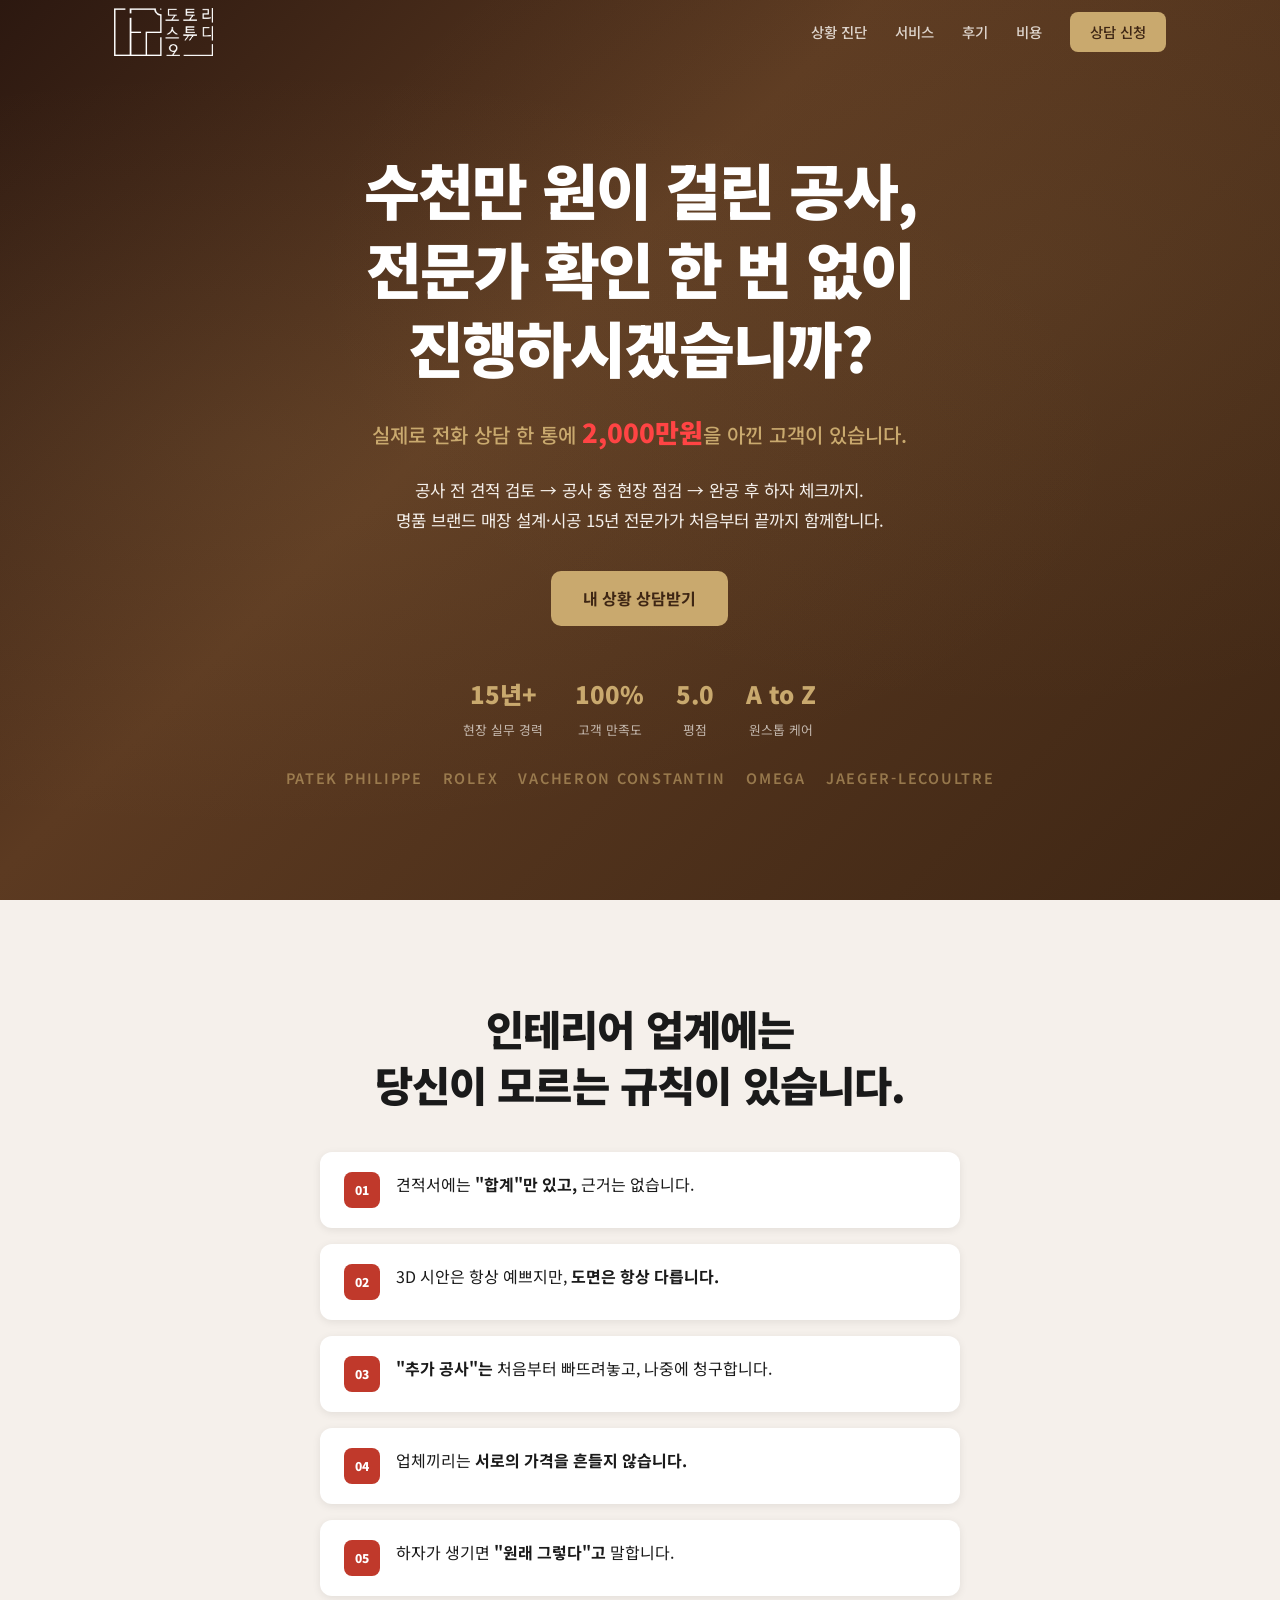
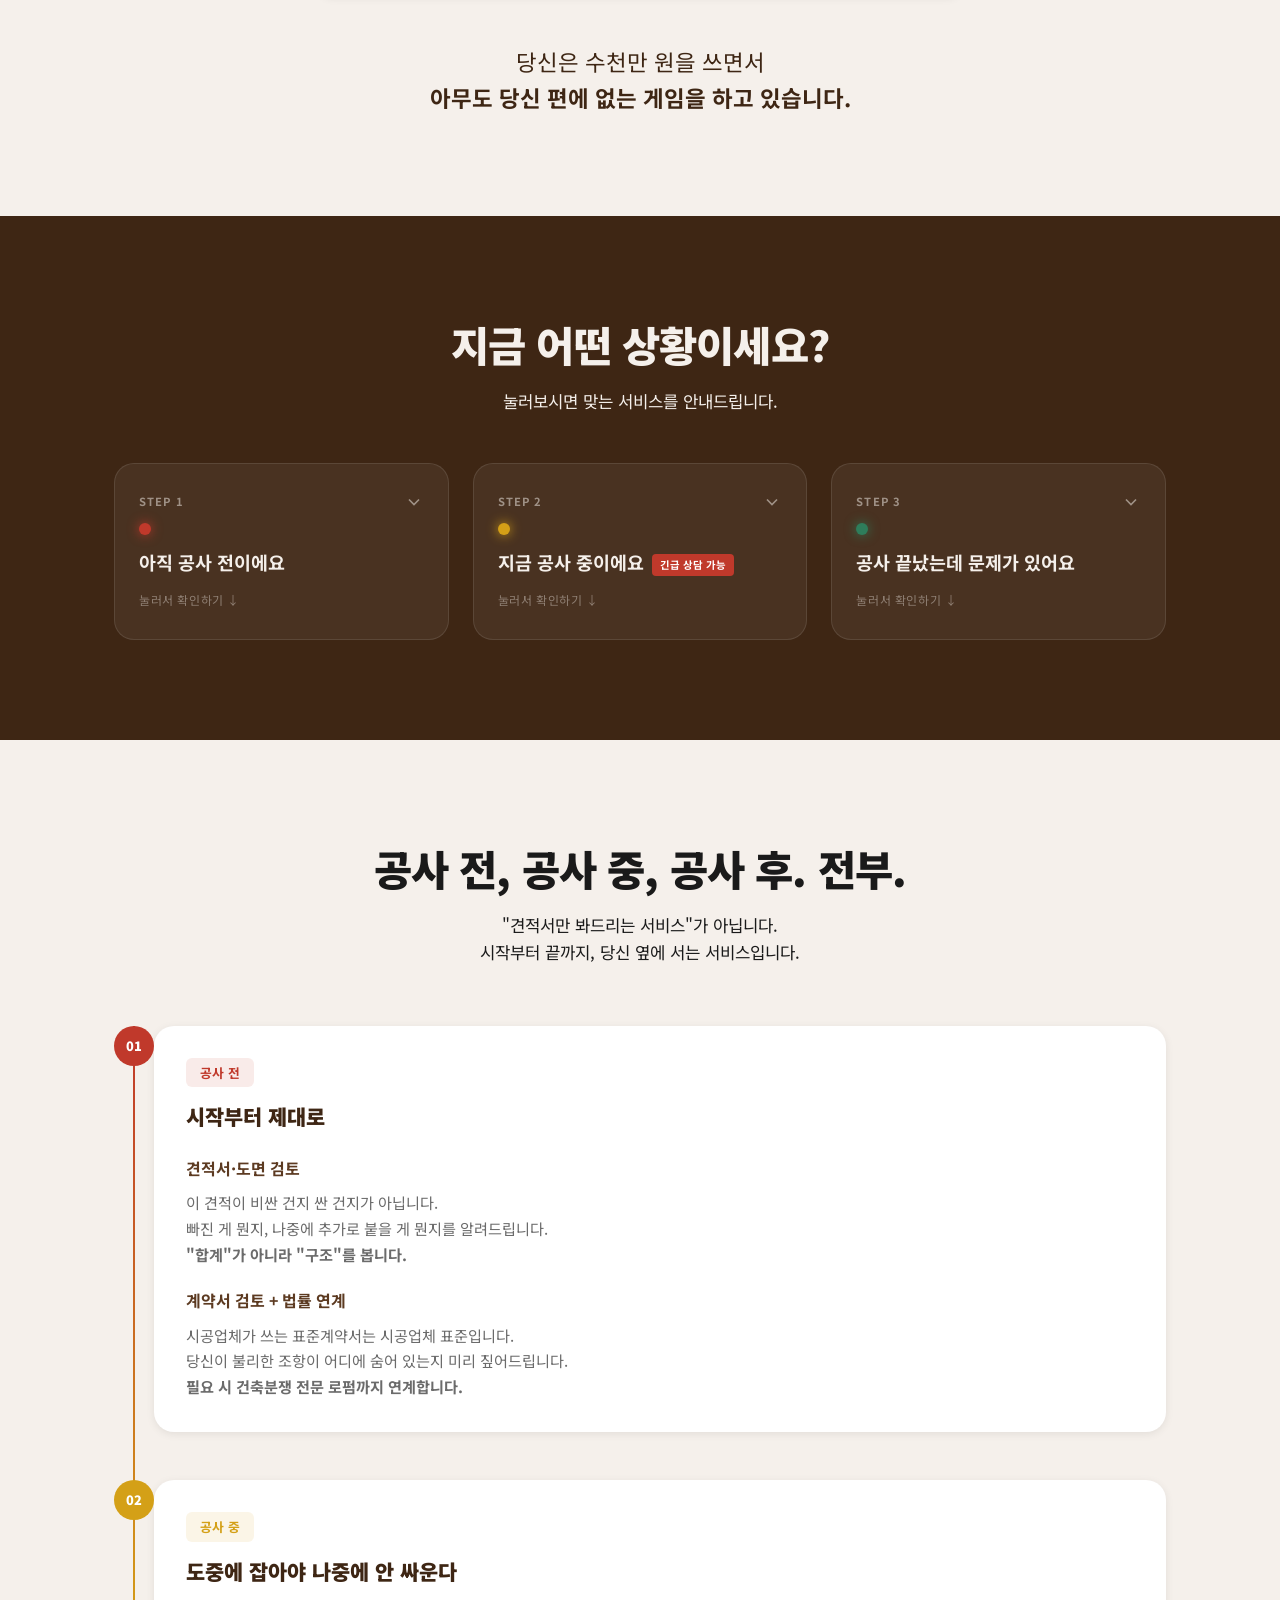
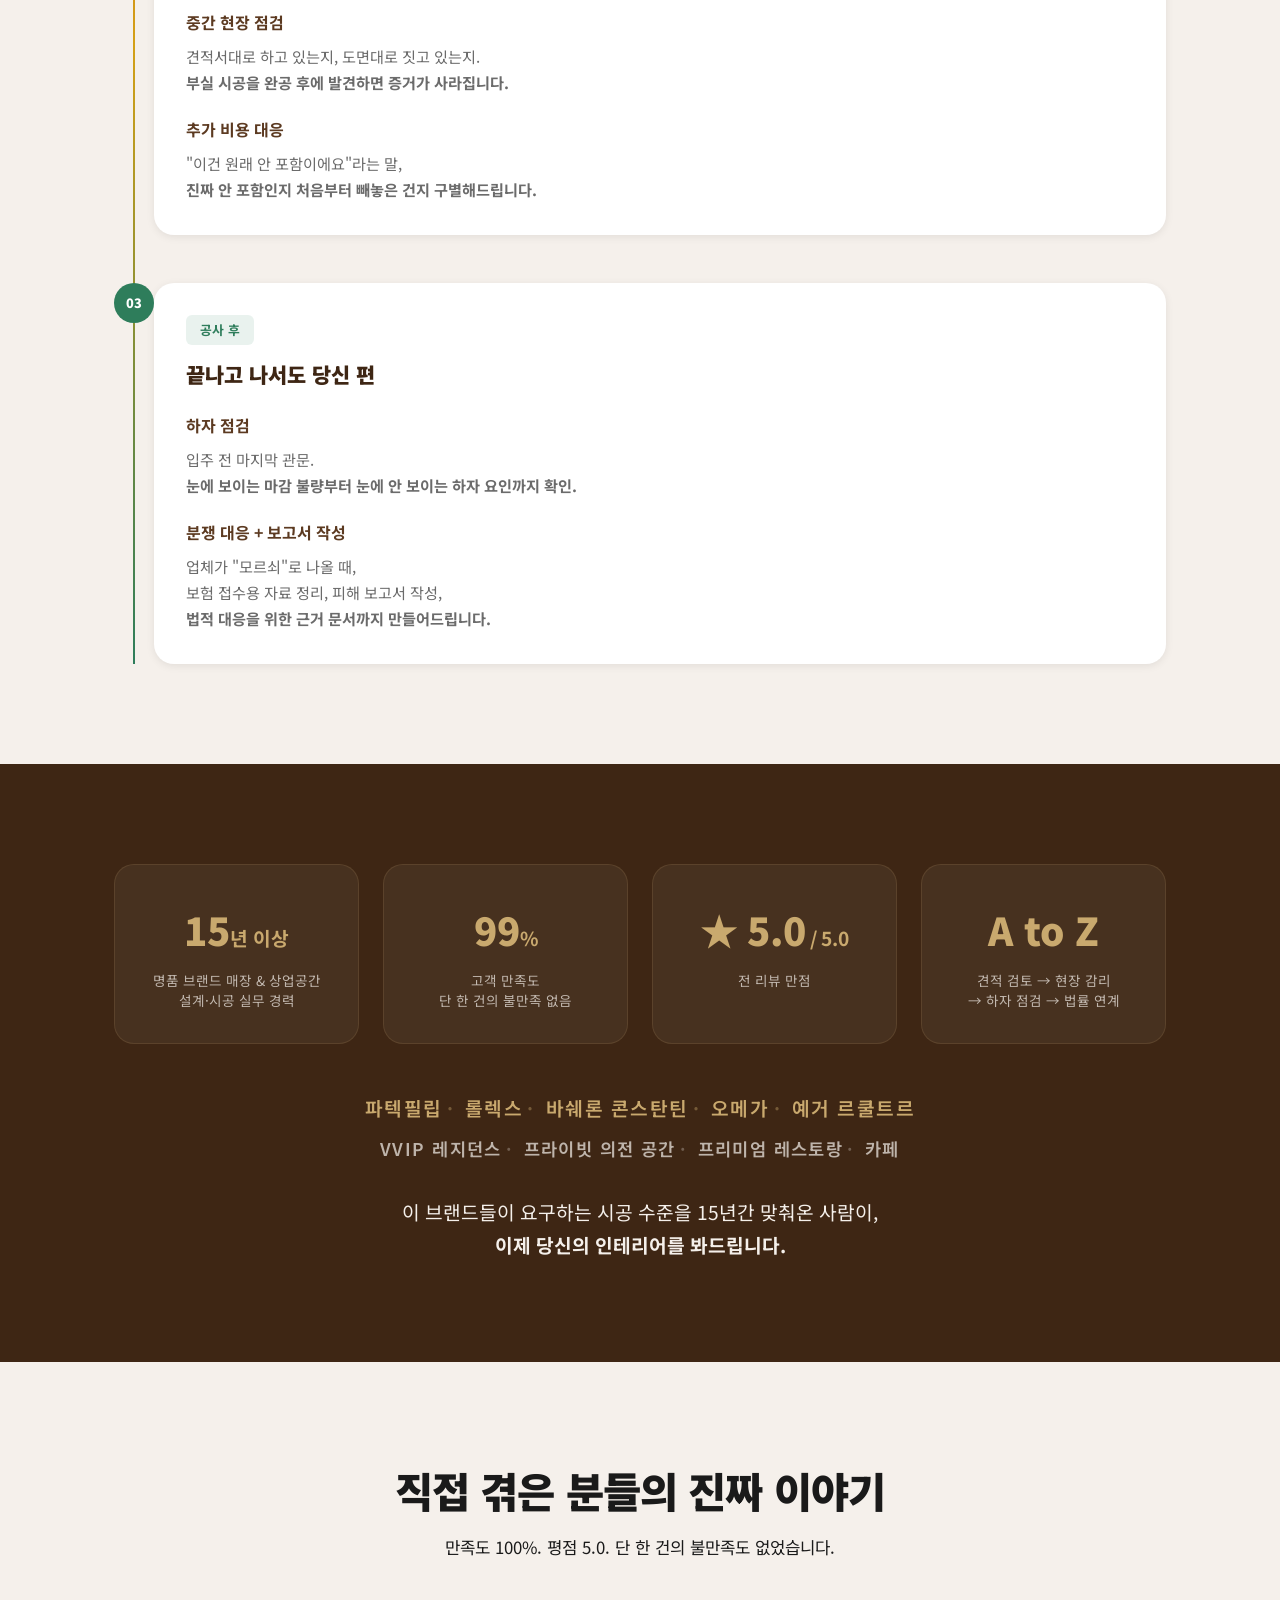
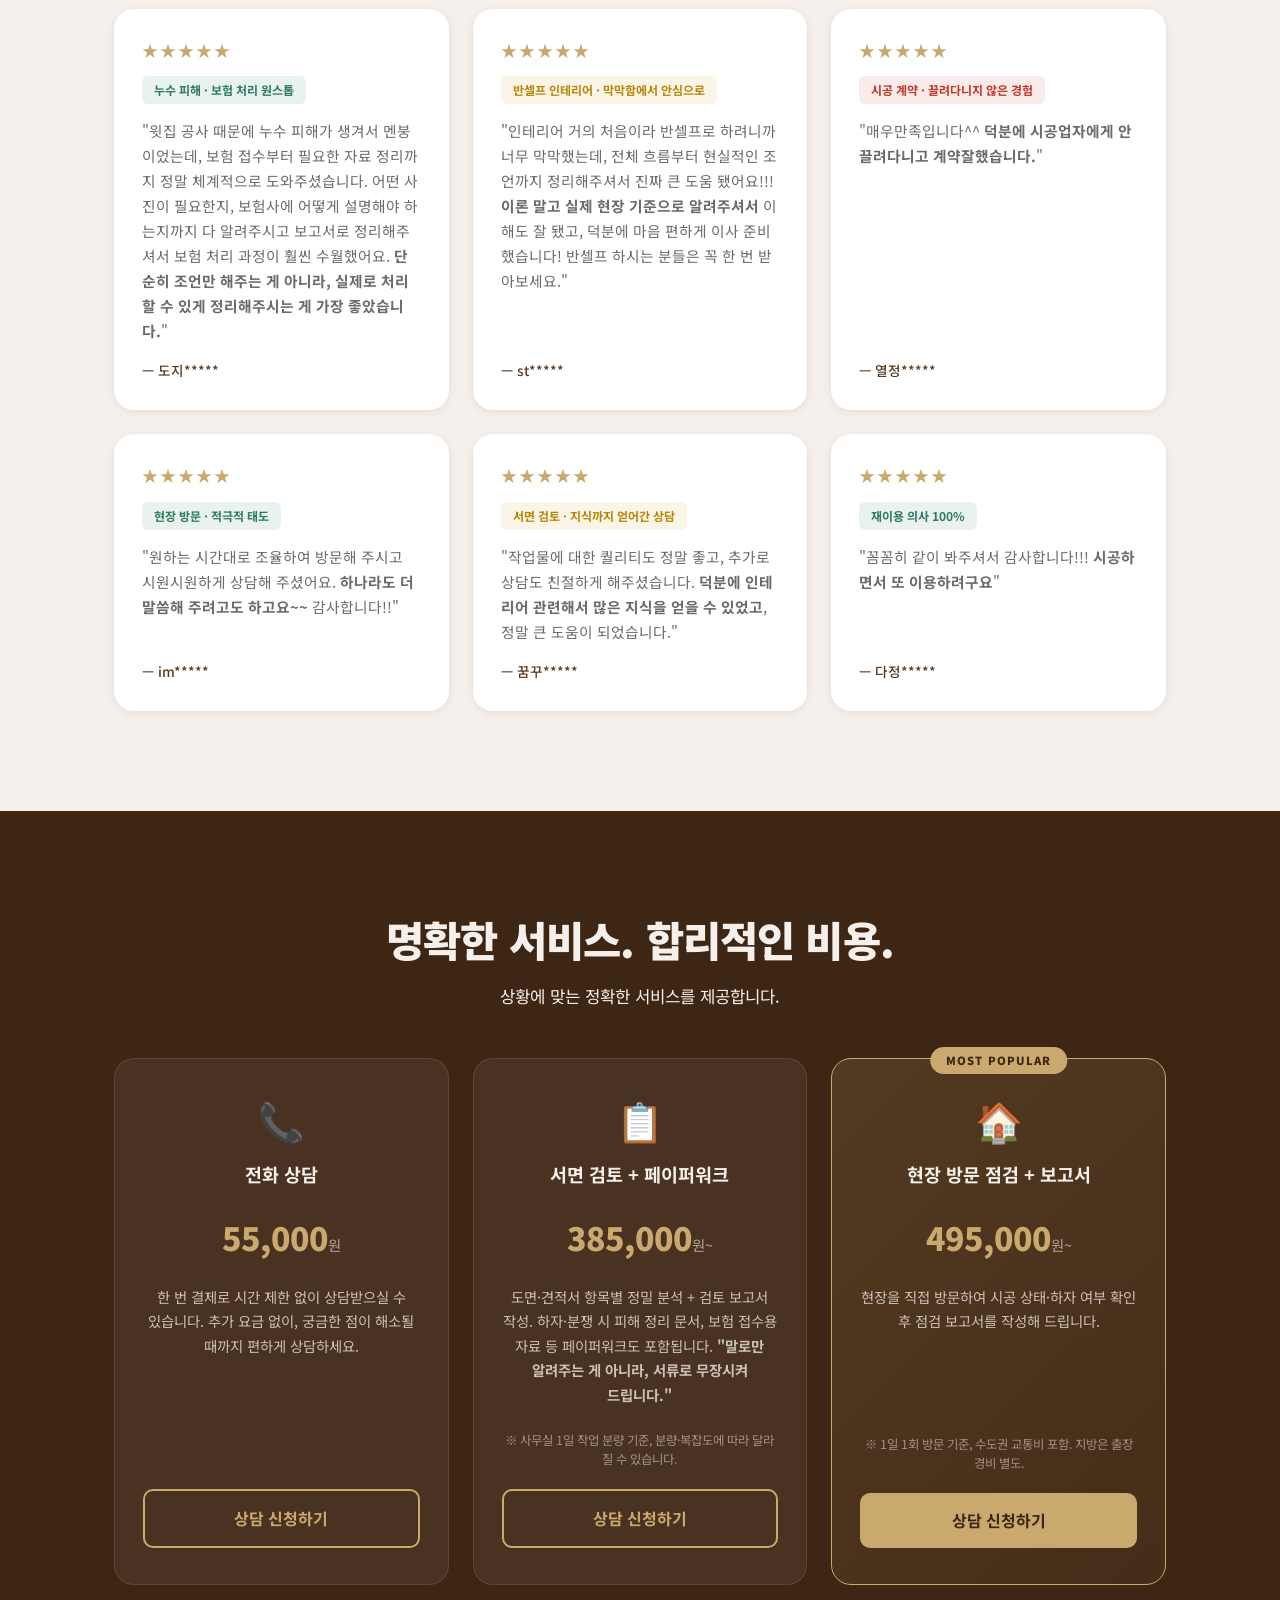
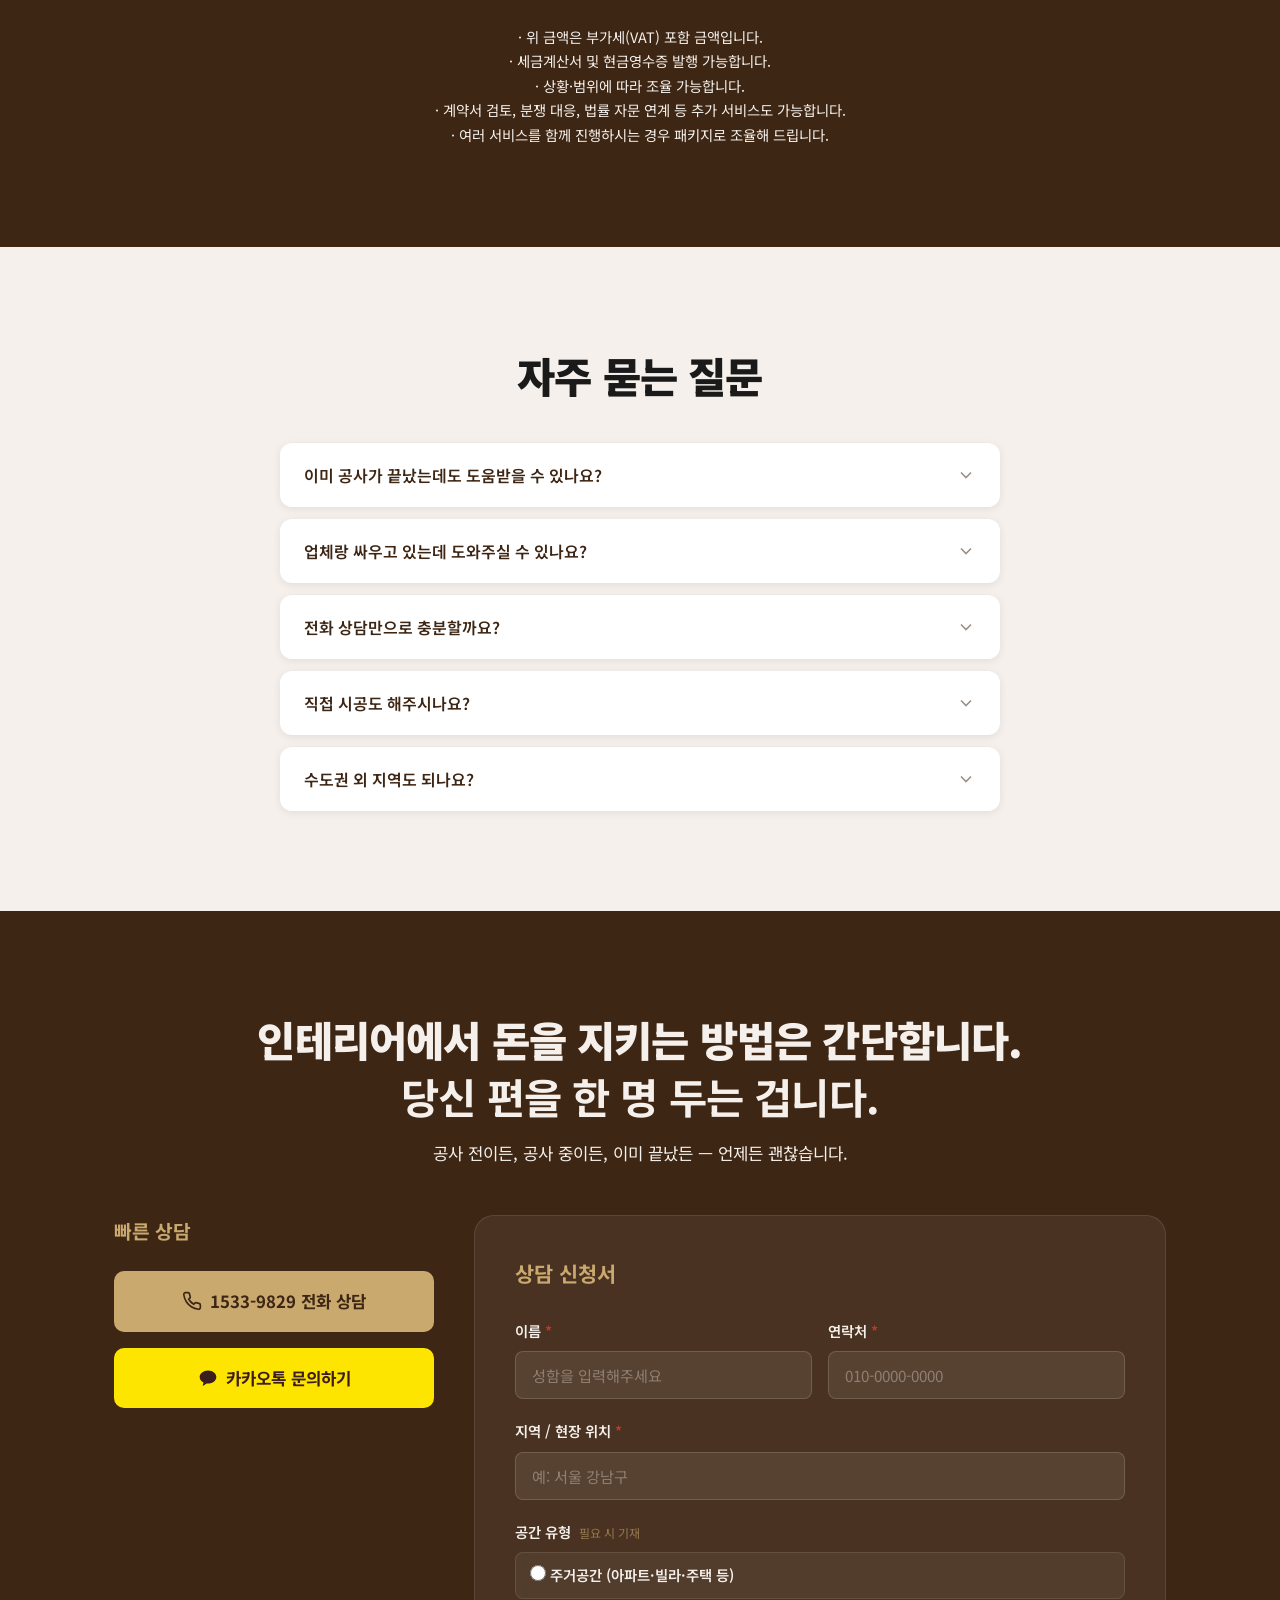
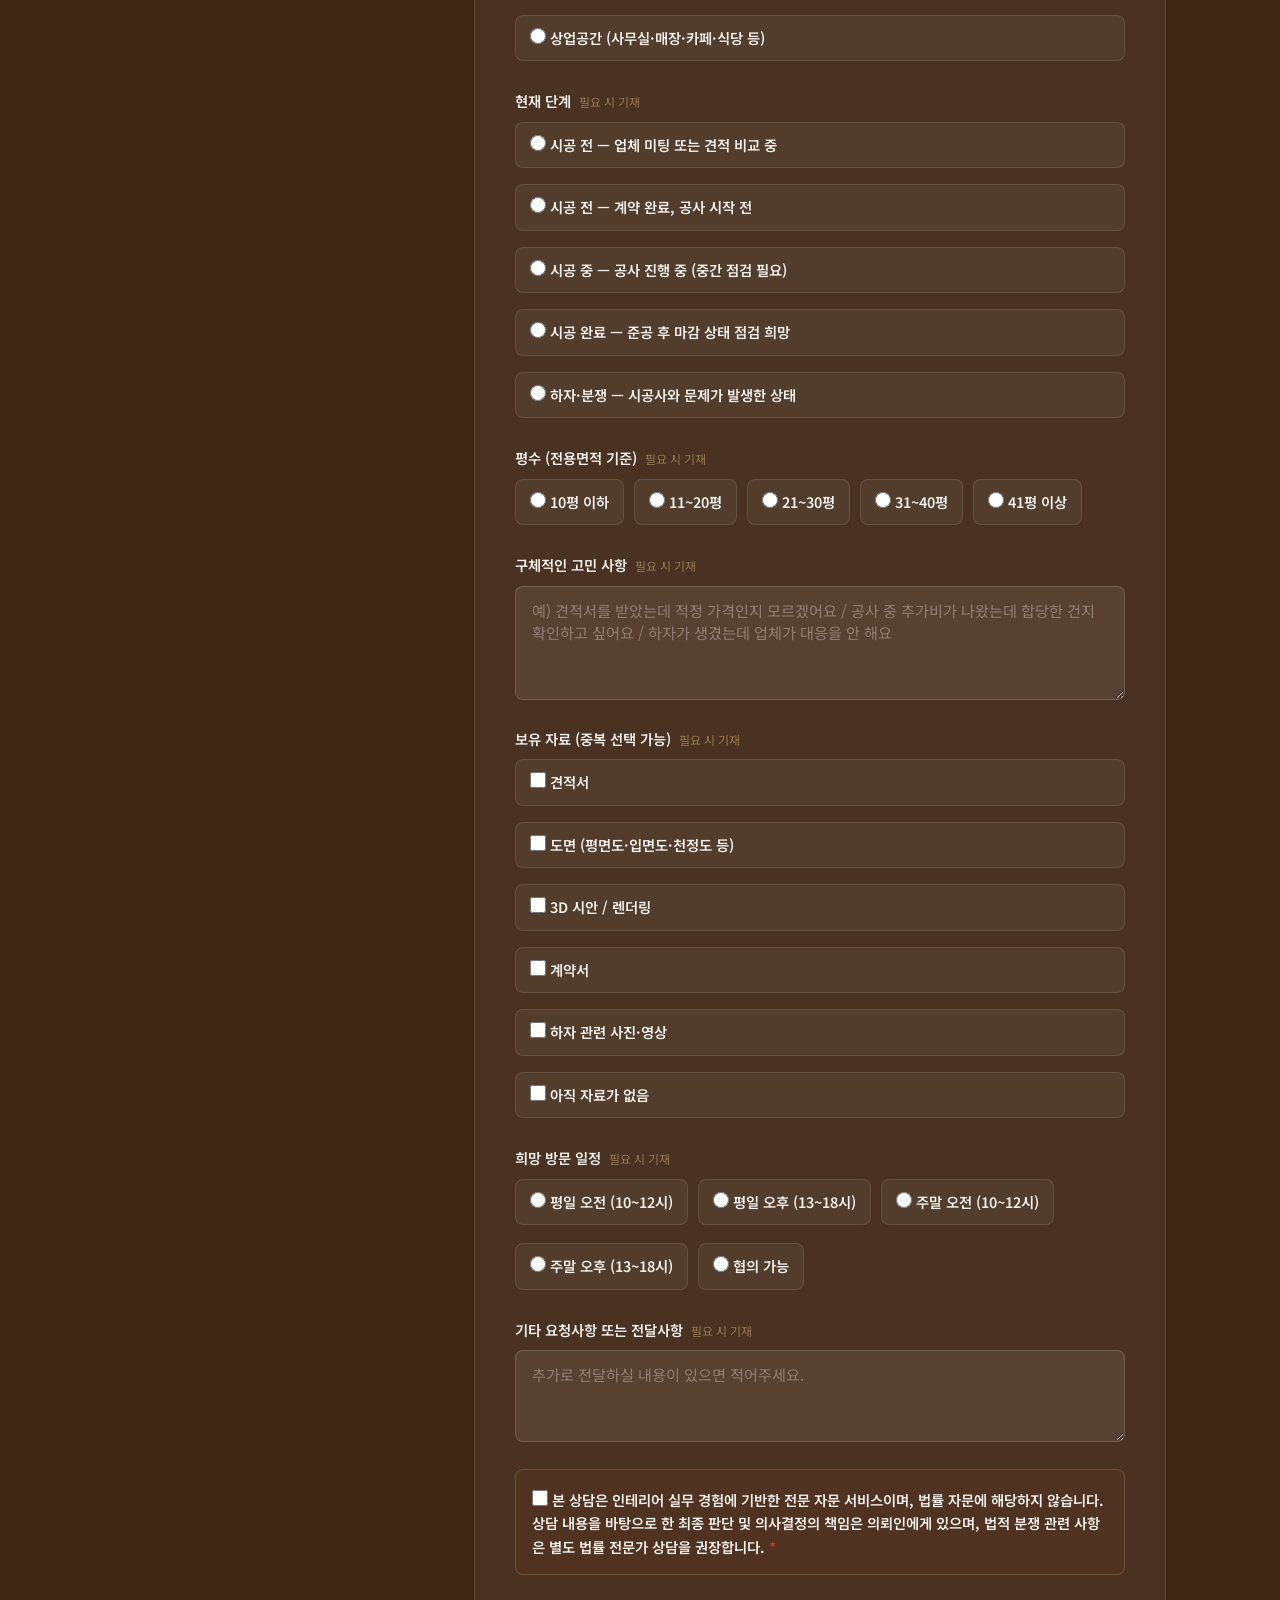
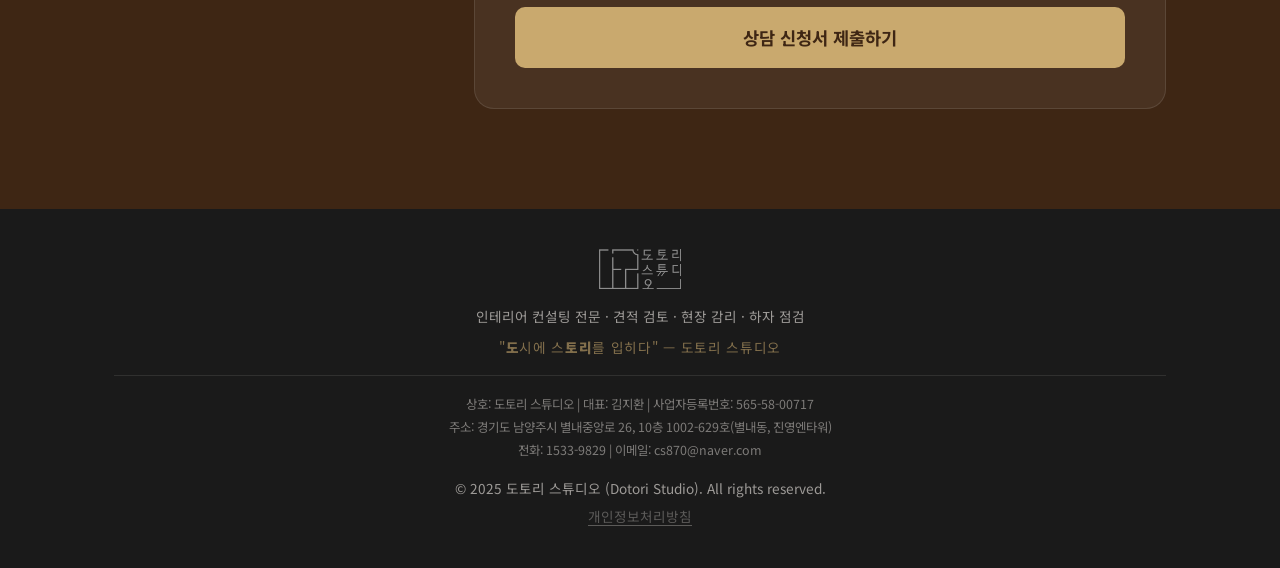
==== index.html @ 028bac24 "도토리 스튜디오 랜딩페이지 초기 커밋 - 9개 섹션 원페이지 랜딩 - 구글 폼 + 슬랙 알림 연동 - GA4, 보안 헤더, 개인정보처리방침 - Vercel 배포 (dtrs-inco" ====
<!DOCTYPE html>
<html lang="ko">
<head>
  <meta charset="UTF-8">
  <meta name="viewport" content="width=device-width, initial-scale=1.0">
  <title>도토리 스튜디오 | 인테리어 컨설팅 - 견적 검토, 현장 감리, 하자 점검</title>
  <meta name="description" content="명품 브랜드 매장 설계·시공 15년 전문가의 인테리어 컨설팅. 견적 검토, 현장 감리, 하자 점검, 법률 연계까지.">
  <meta property="og:title" content="도토리 스튜디오 | 인테리어 컨설팅">
  <meta property="og:description" content="수천만 원이 걸린 공사, 전문가 확인 한 번 없이 진행하시겠습니까?">
  <meta property="og:type" content="website">
  <meta property="og:url" content="https://dtrs-incon.com">
  <meta property="og:image" content="https://dtrs-incon.com/OG_IMG_dotori_studio.png">
  <meta property="og:image:width" content="1200">
  <meta property="og:image:height" content="630">
  <meta name="twitter:card" content="summary_large_image">
  <meta name="twitter:title" content="도토리 스튜디오 | 인테리어 컨설팅">
  <meta name="twitter:description" content="수천만 원이 걸린 공사, 전문가 확인 한 번 없이 진행하시겠습니까?">
  <meta name="twitter:image" content="https://dtrs-incon.com/OG_IMG_dotori_studio.png">

  <!-- Google Analytics (GA4) - G-RWXLVH0QX6를 실제 측정 ID로 교체하세요 -->
  <script async src="https://www.googletagmanager.com/gtag/js?id=G-RWXLVH0QX6"></script>
  <script>
    window.dataLayer = window.dataLayer || [];
    function gtag(){dataLayer.push(arguments);}
    gtag('js', new Date());
    gtag('config', 'G-RWXLVH0QX6');
  </script>

  <!-- JSON-LD 구조화 데이터 -->
  <script type="application/ld+json">
  {
    "@context": "https://schema.org",
    "@type": "ProfessionalService",
    "name": "도토리 스튜디오",
    "description": "명품 브랜드 매장 설계·시공 15년 전문가의 인테리어 컨설팅. 견적 검토, 현장 감리, 하자 점검, 법률 연계.",
    "url": "https://dtrs-incon.com",
    "logo": "https://dtrs-incon.com/logo.png",
    "telephone": "1533-9829",
    "email": "cs870@naver.com",
    "address": {
      "@type": "PostalAddress",
      "streetAddress": "별내중앙로 26, 10층 1002-629호(별내동, 진영엔타워)",
      "addressLocality": "남양주시",
      "addressRegion": "경기도",
      "addressCountry": "KR"
    },
    "aggregateRating": {
      "@type": "AggregateRating",
      "ratingValue": "5.0",
      "reviewCount": "12",
      "bestRating": "5"
    },
    "priceRange": "₩50,000~",
    "openingHours": "Mo-Fr 09:00-18:00",
    "areaServed": {
      "@type": "GeoCircle",
      "geoMidpoint": { "@type": "GeoCoordinates", "latitude": 37.5665, "longitude": 127.0780 },
      "geoRadius": "50000"
    }
  }
  </script>

  <link rel="preconnect" href="https://fonts.googleapis.com">
  <link rel="preconnect" href="https://fonts.gstatic.com" crossorigin>
  <link href="https://fonts.googleapis.com/css2?family=Noto+Sans+KR:wght@300;400;500;700;900&display=swap" rel="stylesheet">
  <link rel="icon" type="image/png" href="logofabi.png">
  <link rel="apple-touch-icon" href="logofabi.png">
  <link rel="stylesheet" href="css/style.css">
</head>
<body>

  <!-- ========== LOADING SCREEN ========== -->
  <div class="loading-screen" id="loadingScreen">
    <img src="logo.png" alt="도토리 스튜디오" class="loading-logo">
    <div class="loading-bar"><div class="loading-bar-inner"></div></div>
  </div>

  <!-- ========== HEADER (NAV) ========== -->
  <header class="header" id="header">
    <div class="header-inner">
      <a href="#" class="logo"><img src="logo.png" alt="도토리 스튜디오" class="logo-img"></a>
      <nav class="nav">
        <a href="#situation">상황 진단</a>
        <a href="#services">서비스</a>
        <a href="#reviews">후기</a>
        <a href="#pricing">비용</a>
        <a href="#contact" class="nav-cta btn-ripple">상담 신청</a>
      </nav>
      <button class="mobile-menu-btn" id="mobileMenuBtn" aria-label="메뉴 열기">
        <span></span>
        <span></span>
        <span></span>
      </button>
    </div>
  </header>

  <!-- Mobile Nav Overlay -->
  <div class="mobile-nav-overlay" id="mobileNavOverlay">
    <nav class="mobile-nav">
      <img src="logo.png" alt="도토리 스튜디오" class="mobile-nav-logo">
      <a href="#situation">상황 진단</a>
      <a href="#services">서비스</a>
      <a href="#reviews">후기</a>
      <a href="#pricing">비용</a>
      <a href="#contact" class="nav-cta btn-ripple">상담 신청</a>
    </nav>
  </div>

  <!-- ========== SECTION 1: HERO ========== -->
  <section class="hero section-dark" id="hero">
    <div class="hero-overlay"></div>
    <div class="container hero-content">
      <h1 class="hero-title fade-up">
        수천만 원이 걸린 공사,<br>
        전문가 확인 한 번 없이<br>
        진행하시겠습니까?
      </h1>
      <p class="hero-sub fade-up delay-1">
        실제로 전화 상담 한 통에 <strong class="highlight-amount">2,000만원</strong>을 아낀 고객이 있습니다.
      </p>
      <p class="hero-desc fade-up delay-2">
        공사 전 견적 검토 → 공사 중 현장 점검 → 완공 후 하자 체크까지.<br>
        명품 브랜드 매장 설계·시공 15년 전문가가 처음부터 끝까지 함께합니다.
      </p>
      <a href="#contact" class="btn btn-primary btn-ripple fade-up delay-3">내 상황 상담받기</a>

      <!-- Trust bar -->
      <div class="hero-trust fade-up delay-4">
        <div class="trust-item"><span class="trust-num">15년+</span><span class="trust-label">현장 실무 경력</span></div>
        <div class="trust-item"><span class="trust-num">100%</span><span class="trust-label">고객 만족도</span></div>
        <div class="trust-item"><span class="trust-num">5.0</span><span class="trust-label">평점</span></div>
        <div class="trust-item"><span class="trust-num">A to Z</span><span class="trust-label">원스톱 케어</span></div>
      </div>
      <div class="hero-brands fade-up delay-4">
        <span>PATEK PHILIPPE</span>
        <span>ROLEX</span>
        <span>VACHERON CONSTANTIN</span>
        <span>OMEGA</span>
        <span>JAEGER-LECOULTRE</span>
      </div>
    </div>
  </section>

  <!-- ========== SECTION 2: PROBLEM ========== -->
  <section class="section section-light" id="problem">
    <div class="container">
      <h2 class="section-title fade-up">인테리어 업계에는<br>당신이 모르는 규칙이 있습니다.</h2>
      <div class="problem-list fade-up delay-1">
        <div class="problem-item">
          <span class="problem-icon">01</span>
          <p>견적서에는 <strong>"합계"만 있고,</strong> 근거는 없습니다.</p>
        </div>
        <div class="problem-item">
          <span class="problem-icon">02</span>
          <p>3D 시안은 항상 예쁘지만, <strong>도면은 항상 다릅니다.</strong></p>
        </div>
        <div class="problem-item">
          <span class="problem-icon">03</span>
          <p><strong>"추가 공사"는</strong> 처음부터 빠뜨려놓고, 나중에 청구합니다.</p>
        </div>
        <div class="problem-item">
          <span class="problem-icon">04</span>
          <p>업체끼리는 <strong>서로의 가격을 흔들지 않습니다.</strong></p>
        </div>
        <div class="problem-item">
          <span class="problem-icon">05</span>
          <p>하자가 생기면 <strong>"원래 그렇다"고</strong> 말합니다.</p>
        </div>
      </div>
      <p class="problem-conclusion fade-up delay-2">
        당신은 수천만 원을 쓰면서<br>
        <strong>아무도 당신 편에 없는 게임을 하고 있습니다.</strong>
      </p>
    </div>
  </section>

  <!-- ========== SECTION 3: SITUATION DIAGNOSIS ========== -->
  <section class="section section-dark" id="situation">
    <div class="container">
      <h2 class="section-title fade-up">지금 어떤 상황이세요?</h2>
      <p class="section-subtitle fade-up delay-1">눌러보시면 맞는 서비스를 안내드립니다.</p>
      <div class="situation-cards">
        <!-- Card 1 -->
        <div class="situation-card card-red fade-up delay-1" data-card="before">
          <div class="situation-card-header">
            <span class="situation-step">STEP 1</span>
            <div class="situation-dot dot-red"></div>
            <h3>아직 공사 전이에요</h3>
            <svg class="situation-arrow" viewBox="0 0 24 24" fill="none" stroke="currentColor" stroke-width="2"><polyline points="6 9 12 15 18 9"></polyline></svg>
          </div>
          <div class="situation-card-body">
            <p>견적서를 받았거나, 업체를 정하기 전이라면.<br><strong>시작 전에 한 번만 확인하면 수백만 원이 달라집니다.</strong></p>
            <div class="situation-recommend">
              <span class="recommend-tag">추천</span> 전화 상담 또는 서면 검토
            </div>
            <a href="#contact" class="btn btn-sm btn-outline btn-ripple">상담 신청하기</a>
          </div>
        </div>
        <!-- Card 2 -->
        <div class="situation-card card-yellow fade-up delay-2" data-card="during">
          <div class="situation-card-header">
            <span class="situation-step">STEP 2</span>
            <div class="situation-dot dot-yellow"></div>
            <h3>지금 공사 중이에요<span class="urgent-badge">긴급 상담 가능</span></h3>
            <svg class="situation-arrow" viewBox="0 0 24 24" fill="none" stroke="currentColor" stroke-width="2"><polyline points="6 9 12 15 18 9"></polyline></svg>
          </div>
          <div class="situation-card-body">
            <p>추가비가 나왔거나, 뭔가 이상한데 확인이 어렵다면.<br><strong>완공 후에 발견하면 늦습니다. 지금 잡아야 합니다.</strong></p>
            <div class="situation-recommend">
              <span class="recommend-tag">추천</span> 전화 상담 또는 현장 방문
            </div>
            <a href="#contact" class="btn btn-sm btn-outline btn-ripple">상담 신청하기</a>
          </div>
        </div>
        <!-- Card 3 -->
        <div class="situation-card card-green fade-up delay-3" data-card="after">
          <div class="situation-card-header">
            <span class="situation-step">STEP 3</span>
            <div class="situation-dot dot-green"></div>
            <h3>공사 끝났는데 문제가 있어요</h3>
            <svg class="situation-arrow" viewBox="0 0 24 24" fill="none" stroke="currentColor" stroke-width="2"><polyline points="6 9 12 15 18 9"></polyline></svg>
          </div>
          <div class="situation-card-body">
            <p>하자가 생겼거나, 업체가 대응을 안 하거나.<br><strong>보고서 정리부터 법적 대응 준비까지 함께합니다.</strong></p>
            <div class="situation-recommend">
              <span class="recommend-tag">추천</span> 서면 검토 + 페이퍼워크 또는 현장 방문
            </div>
            <a href="#contact" class="btn btn-sm btn-outline btn-ripple">상담 신청하기</a>
          </div>
        </div>
      </div>
    </div>
  </section>

  <!-- ========== SECTION 4: SERVICE TIMELINE ========== -->
  <section class="section section-light" id="services">
    <div class="container">
      <h2 class="section-title fade-up">공사 전, 공사 중, 공사 후. 전부.</h2>
      <p class="section-subtitle fade-up delay-1">"견적서만 봐드리는 서비스"가 아닙니다.<br>시작부터 끝까지, 당신 옆에 서는 서비스입니다.</p>

      <div class="timeline">
        <!-- STEP 1 -->
        <div class="timeline-item fade-up" data-phase="before">
          <div class="timeline-marker marker-red">
            <span class="timeline-icon">01</span>
          </div>
          <div class="timeline-content">
            <div class="timeline-phase phase-red">공사 전</div>
            <h3>시작부터 제대로</h3>
            <div class="timeline-detail">
              <h4>견적서·도면 검토</h4>
              <p>이 견적이 비싼 건지 싼 건지가 아닙니다.<br>빠진 게 뭔지, 나중에 추가로 붙을 게 뭔지를 알려드립니다.<br><strong>"합계"가 아니라 "구조"를 봅니다.</strong></p>
            </div>
            <div class="timeline-detail">
              <h4>계약서 검토 + 법률 연계</h4>
              <p>시공업체가 쓰는 표준계약서는 시공업체 표준입니다.<br>당신이 불리한 조항이 어디에 숨어 있는지 미리 짚어드립니다.<br><strong>필요 시 건축분쟁 전문 로펌까지 연계합니다.</strong></p>
            </div>
          </div>
        </div>

        <!-- STEP 2 -->
        <div class="timeline-item fade-up" data-phase="during">
          <div class="timeline-marker marker-yellow">
            <span class="timeline-icon">02</span>
          </div>
          <div class="timeline-content">
            <div class="timeline-phase phase-yellow">공사 중</div>
            <h3>도중에 잡아야 나중에 안 싸운다</h3>
            <div class="timeline-detail">
              <h4>중간 현장 점검</h4>
              <p>견적서대로 하고 있는지, 도면대로 짓고 있는지.<br><strong>부실 시공을 완공 후에 발견하면 증거가 사라집니다.</strong></p>
            </div>
            <div class="timeline-detail">
              <h4>추가 비용 대응</h4>
              <p>"이건 원래 안 포함이에요"라는 말,<br><strong>진짜 안 포함인지 처음부터 빼놓은 건지 구별해드립니다.</strong></p>
            </div>
          </div>
        </div>

        <!-- STEP 3 -->
        <div class="timeline-item fade-up" data-phase="after">
          <div class="timeline-marker marker-green">
            <span class="timeline-icon">03</span>
          </div>
          <div class="timeline-content">
            <div class="timeline-phase phase-green">공사 후</div>
            <h3>끝나고 나서도 당신 편</h3>
            <div class="timeline-detail">
              <h4>하자 점검</h4>
              <p>입주 전 마지막 관문.<br><strong>눈에 보이는 마감 불량부터 눈에 안 보이는 하자 요인까지 확인.</strong></p>
            </div>
            <div class="timeline-detail">
              <h4>분쟁 대응 + 보고서 작성</h4>
              <p>업체가 "모르쇠"로 나올 때,<br>보험 접수용 자료 정리, 피해 보고서 작성,<br><strong>법적 대응을 위한 근거 문서까지 만들어드립니다.</strong></p>
            </div>
          </div>
        </div>
      </div>
    </div>
  </section>

  <!-- ========== SECTION 5: TRUST ========== -->
  <section class="section section-dark" id="trust">
    <div class="container">
      <div class="trust-stats fade-up">
        <div class="stat-card">
          <span class="stat-number counter" data-target="15">0</span><span class="stat-suffix">년 이상</span>
          <p class="stat-desc">명품 브랜드 매장 &amp; 상업공간<br>설계·시공 실무 경력</p>
        </div>
        <div class="stat-card">
          <span class="stat-number counter" data-target="100">0</span><span class="stat-suffix">%</span>
          <p class="stat-desc">고객 만족도<br>단 한 건의 불만족 없음</p>
        </div>
        <div class="stat-card">
          <span class="stat-number">&#9733; 5.0</span><span class="stat-suffix"> / 5.0</span>
          <p class="stat-desc">전 리뷰 만점</p>
        </div>
        <div class="stat-card">
          <span class="stat-number">A to Z</span>
          <p class="stat-desc">견적 검토 → 현장 감리<br>→ 하자 점검 → 법률 연계</p>
        </div>
      </div>

      <div class="brand-showcase fade-up delay-1">
        <div class="brand-line">
          <span>파텍필립</span><span class="brand-dot">·</span>
          <span>롤렉스</span><span class="brand-dot">·</span>
          <span>바쉐론 콘스탄틴</span><span class="brand-dot">·</span>
          <span>오메가</span><span class="brand-dot">·</span>
          <span>예거 르쿨트르</span>
        </div>
        <div class="brand-line brand-line-sub">
          <span>VVIP 레지던스</span><span class="brand-dot">·</span>
          <span>프라이빗 의전 공간</span><span class="brand-dot">·</span>
          <span>프리미엄 레스토랑</span><span class="brand-dot">·</span>
          <span>카페</span>
        </div>
      </div>

      <p class="trust-tagline fade-up delay-2">
        이 브랜드들이 요구하는 시공 수준을 15년간 맞춰온 사람이,<br>
        <strong>이제 당신의 인테리어를 봐드립니다.</strong>
      </p>
    </div>
  </section>

  <!-- ========== SECTION 6: REVIEWS ========== -->
  <section class="section section-light" id="reviews">
    <div class="container">
      <h2 class="section-title fade-up">직접 겪은 분들의 진짜 이야기</h2>
      <p class="section-subtitle fade-up delay-1">만족도 100%. 평점 5.0. 단 한 건의 불만족도 없었습니다.</p>

      <div class="review-grid">
        <!-- Review 1 -->
        <div class="review-card fade-up">
          <div class="review-stars">&#9733;&#9733;&#9733;&#9733;&#9733;</div>
          <span class="review-tag tag-green">누수 피해 · 보험 처리 원스톱</span>
          <p class="review-text">"윗집 공사 때문에 누수 피해가 생겨서 멘붕이었는데, 보험 접수부터 필요한 자료 정리까지 정말 체계적으로 도와주셨습니다. 어떤 사진이 필요한지, 보험사에 어떻게 설명해야 하는지까지 다 알려주시고 보고서로 정리해주셔서 보험 처리 과정이 훨씬 수월했어요. <strong>단순히 조언만 해주는 게 아니라, 실제로 처리할 수 있게 정리해주시는 게 가장 좋았습니다.</strong>"</p>
          <span class="review-author">— 도지*****</span>
        </div>
        <!-- Review 2 -->
        <div class="review-card fade-up">
          <div class="review-stars">&#9733;&#9733;&#9733;&#9733;&#9733;</div>
          <span class="review-tag tag-yellow">반셀프 인테리어 · 막막함에서 안심으로</span>
          <p class="review-text">"인테리어 거의 처음이라 반셀프로 하려니까 너무 막막했는데, 전체 흐름부터 현실적인 조언까지 정리해주셔서 진짜 큰 도움 됐어요!!! <strong>이론 말고 실제 현장 기준으로 알려주셔서</strong> 이해도 잘 됐고, 덕분에 마음 편하게 이사 준비했습니다! 반셀프 하시는 분들은 꼭 한 번 받아보세요."</p>
          <span class="review-author">— st*****</span>
        </div>
        <!-- Review 3 -->
        <div class="review-card fade-up">
          <div class="review-stars">&#9733;&#9733;&#9733;&#9733;&#9733;</div>
          <span class="review-tag tag-red">시공 계약 · 끌려다니지 않은 경험</span>
          <p class="review-text">"매우만족입니다^^ <strong>덕분에 시공업자에게 안끌려다니고 계약잘했습니다.</strong>"</p>
          <span class="review-author">— 열정*****</span>
        </div>
        <!-- Review 4 -->
        <div class="review-card fade-up">
          <div class="review-stars">&#9733;&#9733;&#9733;&#9733;&#9733;</div>
          <span class="review-tag tag-green">현장 방문 · 적극적 태도</span>
          <p class="review-text">"원하는 시간대로 조율하여 방문해 주시고 시원시원하게 상담해 주셨어요. <strong>하나라도 더 말씀해 주려고도 하고요~~</strong> 감사합니다!!"</p>
          <span class="review-author">— im*****</span>
        </div>
        <!-- Review 5 -->
        <div class="review-card fade-up">
          <div class="review-stars">&#9733;&#9733;&#9733;&#9733;&#9733;</div>
          <span class="review-tag tag-yellow">서면 검토 · 지식까지 얻어간 상담</span>
          <p class="review-text">"작업물에 대한 퀄리티도 정말 좋고, 추가로 상담도 친절하게 해주셨습니다. <strong>덕분에 인테리어 관련해서 많은 지식을 얻을 수 있었고</strong>, 정말 큰 도움이 되었습니다."</p>
          <span class="review-author">— 꿈꾸*****</span>
        </div>
        <!-- Review 6 -->
        <div class="review-card fade-up">
          <div class="review-stars">&#9733;&#9733;&#9733;&#9733;&#9733;</div>
          <span class="review-tag tag-green">재이용 의사 100%</span>
          <p class="review-text">"꼼꼼히 같이 봐주셔서 감사합니다!!! <strong>시공하면서 또 이용하려구요</strong>"</p>
          <span class="review-author">— 다정*****</span>
        </div>
      </div>

      <!-- Mobile slider (hidden on desktop) -->
      <div class="review-slider-wrapper">
        <div class="review-slider" id="reviewSlider">
          <div class="review-card">
            <div class="review-stars">&#9733;&#9733;&#9733;&#9733;&#9733;</div>
            <span class="review-tag tag-green">누수 피해 · 보험 처리 원스톱</span>
            <p class="review-text">"보험 접수부터 필요한 자료 정리까지 정말 체계적으로 도와주셨습니다. <strong>실제로 처리할 수 있게 정리해주시는 게 가장 좋았습니다.</strong>"</p>
            <span class="review-author">— 도지*****</span>
          </div>
          <div class="review-card">
            <div class="review-stars">&#9733;&#9733;&#9733;&#9733;&#9733;</div>
            <span class="review-tag tag-yellow">반셀프 인테리어 · 막막함에서 안심으로</span>
            <p class="review-text">"전체 흐름부터 현실적인 조언까지 정리해주셔서 진짜 큰 도움 됐어요!!! <strong>이론 말고 실제 현장 기준으로 알려주셔서</strong> 이해도 잘 됐고, 덕분에 마음 편하게 이사 준비했습니다!"</p>
            <span class="review-author">— st*****</span>
          </div>
          <div class="review-card">
            <div class="review-stars">&#9733;&#9733;&#9733;&#9733;&#9733;</div>
            <span class="review-tag tag-red">시공 계약 · 끌려다니지 않은 경험</span>
            <p class="review-text">"매우만족입니다^^ <strong>덕분에 시공업자에게 안끌려다니고 계약잘했습니다.</strong>"</p>
            <span class="review-author">— 열정*****</span>
          </div>
          <div class="review-card">
            <div class="review-stars">&#9733;&#9733;&#9733;&#9733;&#9733;</div>
            <span class="review-tag tag-green">현장 방문 · 적극적 태도</span>
            <p class="review-text">"시원시원하게 상담해 주셨어요. <strong>하나라도 더 말씀해 주려고도 하고요~~</strong> 감사합니다!!"</p>
            <span class="review-author">— im*****</span>
          </div>
          <div class="review-card">
            <div class="review-stars">&#9733;&#9733;&#9733;&#9733;&#9733;</div>
            <span class="review-tag tag-yellow">서면 검토 · 지식까지 얻어간 상담</span>
            <p class="review-text">"<strong>덕분에 인테리어 관련해서 많은 지식을 얻을 수 있었고</strong>, 정말 큰 도움이 되었습니다."</p>
            <span class="review-author">— 꿈꾸*****</span>
          </div>
          <div class="review-card">
            <div class="review-stars">&#9733;&#9733;&#9733;&#9733;&#9733;</div>
            <span class="review-tag tag-green">재이용 의사 100%</span>
            <p class="review-text">"꼼꼼히 같이 봐주셔서 감사합니다!!! <strong>시공하면서 또 이용하려구요</strong>"</p>
            <span class="review-author">— 다정*****</span>
          </div>
        </div>
        <div class="review-dots" id="reviewDots"></div>
      </div>
    </div>
  </section>

  <!-- ========== SECTION 7: PRICING ========== -->
  <section class="section section-dark" id="pricing">
    <div class="container">
      <h2 class="section-title fade-up">명확한 서비스. 합리적인 비용.</h2>
      <p class="section-subtitle fade-up delay-1">상황에 맞는 정확한 서비스를 제공합니다.</p>

      <div class="pricing-cards">
        <div class="pricing-card fade-up delay-1">
          <div class="pricing-icon">&#128222;</div>
          <h3>전화 상담</h3>
          <div class="pricing-price"><span class="price-amount">55,000</span><span class="price-from">원</span></div>
          <p class="pricing-desc">한 번 결제로 시간 제한 없이 상담받으실 수 있습니다. 추가 요금 없이, 궁금한 점이 해소될 때까지 편하게 상담하세요.</p>
          <a href="#contact" class="btn btn-outline btn-ripple">상담 신청하기</a>
        </div>
        <div class="pricing-card fade-up delay-2">
          <div class="pricing-icon">&#128203;</div>
          <h3>서면 검토 + 페이퍼워크</h3>
          <div class="pricing-price"><span class="price-amount">385,000</span><span class="price-from">원~</span></div>
          <p class="pricing-desc">도면·견적서 항목별 정밀 분석 + 검토 보고서 작성. 하자·분쟁 시 피해 정리 문서, 보험 접수용 자료 등 페이퍼워크도 포함됩니다. <strong>"말로만 알려주는 게 아니라, 서류로 무장시켜 드립니다."</strong></p>
          <p class="pricing-sub">※ 사무실 1일 작업 분량 기준, 분량·복잡도에 따라 달라질 수 있습니다.</p>
          <a href="#contact" class="btn btn-outline btn-ripple">상담 신청하기</a>
        </div>
        <div class="pricing-card pricing-card-featured fade-up delay-3">
          <span class="pricing-badge">MOST POPULAR</span>
          <div class="pricing-icon">&#127968;</div>
          <h3>현장 방문 점검 + 보고서</h3>
          <div class="pricing-price"><span class="price-amount">495,000</span><span class="price-from">원~</span></div>
          <p class="pricing-desc">현장을 직접 방문하여 시공 상태·하자 여부 확인 후 점검 보고서를 작성해 드립니다.</p>
          <p class="pricing-sub">※ 1일 1회 방문 기준, 수도권 교통비 포함. 지방은 출장 경비 별도.</p>
          <a href="#contact" class="btn btn-primary btn-ripple">상담 신청하기</a>
        </div>
      </div>

      <div class="pricing-note fade-up">
        <p>
          · 위 금액은 부가세(VAT) 포함 금액입니다.<br>
          · 세금계산서 및 현금영수증 발행 가능합니다.<br>
          · 상황·범위에 따라 조율 가능합니다.<br>
          · 계약서 검토, 분쟁 대응, 법률 자문 연계 등 추가 서비스도 가능합니다.<br>
          · 여러 서비스를 함께 진행하시는 경우 패키지로 조율해 드립니다.
        </p>
      </div>
    </div>
  </section>

  <!-- ========== SECTION 8: FAQ ========== -->
  <section class="section section-light" id="faq">
    <div class="container">
      <h2 class="section-title fade-up">자주 묻는 질문</h2>

      <div class="faq-list fade-up delay-1">
        <div class="faq-item">
          <button class="faq-question btn-ripple">
            <span>이미 공사가 끝났는데도 도움받을 수 있나요?</span>
            <svg class="faq-arrow" viewBox="0 0 24 24" fill="none" stroke="currentColor" stroke-width="2"><polyline points="6 9 12 15 18 9"></polyline></svg>
          </button>
          <div class="faq-answer">
            <p>네. 오히려 공사 끝나고 문제가 터져서 오시는 분이 절반입니다. 하자 점검, 피해 보고서 작성, 법률 자문 연계까지 가능합니다.</p>
          </div>
        </div>
        <div class="faq-item">
          <button class="faq-question btn-ripple">
            <span>업체랑 싸우고 있는데 도와주실 수 있나요?</span>
            <svg class="faq-arrow" viewBox="0 0 24 24" fill="none" stroke="currentColor" stroke-width="2"><polyline points="6 9 12 15 18 9"></polyline></svg>
          </button>
          <div class="faq-answer">
            <p>현재 상황 정리 → 대응 전략 수립 → 근거 문서 작성 → 필요 시 법적 조치 연계. 혼자 싸우지 마세요.</p>
          </div>
        </div>
        <div class="faq-item">
          <button class="faq-question btn-ripple">
            <span>전화 상담만으로 충분할까요?</span>
            <svg class="faq-arrow" viewBox="0 0 24 24" fill="none" stroke="currentColor" stroke-width="2"><polyline points="6 9 12 15 18 9"></polyline></svg>
          </button>
          <div class="faq-answer">
            <p>급한 대응 방향이나 견적 감 잡기에는 전화로 충분합니다. 복잡한 케이스는 상담 후 적합한 서비스를 안내드립니다.</p>
          </div>
        </div>
        <div class="faq-item">
          <button class="faq-question btn-ripple">
            <span>직접 시공도 해주시나요?</span>
            <svg class="faq-arrow" viewBox="0 0 24 24" fill="none" stroke="currentColor" stroke-width="2"><polyline points="6 9 12 15 18 9"></polyline></svg>
          </button>
          <div class="faq-answer">
            <p>아닙니다. 저는 오직 고객 편에서 검토·점검·자문만 합니다. 시공까지 하면 "같은 편"이 될 수 없습니다.</p>
          </div>
        </div>
        <div class="faq-item">
          <button class="faq-question btn-ripple">
            <span>수도권 외 지역도 되나요?</span>
            <svg class="faq-arrow" viewBox="0 0 24 24" fill="none" stroke="currentColor" stroke-width="2"><polyline points="6 9 12 15 18 9"></polyline></svg>
          </button>
          <div class="faq-answer">
            <p>전화·서면 검토는 전국 가능합니다. 현장 방문은 수도권 기준, 그 외 지역은 별도 협의합니다.</p>
          </div>
        </div>
      </div>
    </div>
  </section>

  <!-- ========== SECTION 9: FINAL CTA + FORM ========== -->
  <section class="section section-dark" id="contact">
    <div class="container">
      <h2 class="section-title fade-up">
        인테리어에서 돈을 지키는 방법은 간단합니다.<br>
        <strong>당신 편을 한 명 두는 겁니다.</strong>
      </h2>
      <p class="section-subtitle fade-up delay-1">공사 전이든, 공사 중이든, 이미 끝났든 — 언제든 괜찮습니다.</p>

      <div class="contact-wrapper fade-up delay-2">
        <!-- Quick CTA -->
        <div class="contact-quick">
          <h3>빠른 상담</h3>
          <a href="tel:1533-9829" class="btn btn-cta-phone btn-ripple">
            <svg viewBox="0 0 24 24" fill="none" stroke="currentColor" stroke-width="2" width="20" height="20"><path d="M22 16.92v3a2 2 0 0 1-2.18 2 19.79 19.79 0 0 1-8.63-3.07 19.5 19.5 0 0 1-6-6 19.79 19.79 0 0 1-3.07-8.67A2 2 0 0 1 4.11 2h3a2 2 0 0 1 2 1.72c.127.96.361 1.903.7 2.81a2 2 0 0 1-.45 2.11L8.09 9.91a16 16 0 0 0 6 6l1.27-1.27a2 2 0 0 1 2.11-.45c.907.339 1.85.573 2.81.7A2 2 0 0 1 22 16.92z"></path></svg>
            1533-9829 전화 상담
          </a>
          <a href="https://open.kakao.com/o/saXRBS3g" target="_blank" rel="noopener" class="btn btn-cta-kakao btn-ripple">
            <svg viewBox="0 0 24 24" width="20" height="20" fill="currentColor"><path d="M12 3C6.48 3 2 6.58 2 10.9c0 2.78 1.86 5.22 4.65 6.6l-.96 3.56c-.08.3.26.54.52.37l4.23-2.82c.5.06 1.02.09 1.56.09 5.52 0 10-3.58 10-7.9S17.52 3 12 3z"/></svg>
            카카오톡 문의하기
          </a>
        </div>

        <!-- Form -->
        <div class="contact-form-wrapper">
          <h3>상담 신청서</h3>
          <form id="consultForm" class="contact-form" novalidate>
            <div class="form-row">
              <div class="form-group">
                <label for="f-name">이름 <span class="required">*</span></label>
                <input type="text" id="f-name" name="name" required placeholder="성함을 입력해주세요" lang="ko" inputmode="text" autocomplete="name">
              </div>
              <div class="form-group">
                <label for="f-phone">연락처 <span class="required">*</span></label>
                <input type="tel" id="f-phone" name="phone" required placeholder="010-0000-0000" inputmode="tel" autocomplete="tel">
              </div>
            </div>

            <div class="form-group">
              <label for="f-location">지역 / 현장 위치 <span class="required">*</span></label>
              <input type="text" id="f-location" name="location" required placeholder="예: 서울 강남구" lang="ko" inputmode="text">
            </div>

            <div class="form-group">
              <label>공간 유형 <span class="optional">필요 시 기재</span></label>
              <div class="radio-group">
                <label class="radio-label"><input type="radio" name="space_type" value="주거공간 (아파트·빌라·주택 등)"> 주거공간 (아파트·빌라·주택 등)</label>
                <label class="radio-label"><input type="radio" name="space_type" value="상업공간 (사무실·매장·카페·식당 등)"> 상업공간 (사무실·매장·카페·식당 등)</label>
              </div>
            </div>

            <div class="form-group">
              <label>현재 단계 <span class="optional">필요 시 기재</span></label>
              <div class="radio-group">
                <label class="radio-label"><input type="radio" name="stage" value="시공 전 — 업체 미팅 또는 견적 비교 중"> 시공 전 — 업체 미팅 또는 견적 비교 중</label>
                <label class="radio-label"><input type="radio" name="stage" value="시공 전 — 계약 완료, 공사 시작 전"> 시공 전 — 계약 완료, 공사 시작 전</label>
                <label class="radio-label"><input type="radio" name="stage" value="시공 중 — 공사 진행 중 (중간 점검 필요)"> 시공 중 — 공사 진행 중 (중간 점검 필요)</label>
                <label class="radio-label"><input type="radio" name="stage" value="시공 완료 — 준공 후 마감 상태 점검 희망"> 시공 완료 — 준공 후 마감 상태 점검 희망</label>
                <label class="radio-label"><input type="radio" name="stage" value="하자·분쟁 — 시공사와 문제가 발생한 상태"> 하자·분쟁 — 시공사와 문제가 발생한 상태</label>
              </div>
            </div>

            <div class="form-group">
              <label>평수 (전용면적 기준) <span class="optional">필요 시 기재</span></label>
              <div class="radio-group radio-group-inline">
                <label class="radio-label"><input type="radio" name="area" value="10평 이하"> 10평 이하</label>
                <label class="radio-label"><input type="radio" name="area" value="11~20평"> 11~20평</label>
                <label class="radio-label"><input type="radio" name="area" value="21~30평"> 21~30평</label>
                <label class="radio-label"><input type="radio" name="area" value="31~40평"> 31~40평</label>
                <label class="radio-label"><input type="radio" name="area" value="41평 이상"> 41평 이상</label>
              </div>
            </div>

            <div class="form-group">
              <label for="f-concern">구체적인 고민 사항 <span class="optional">필요 시 기재</span></label>
              <textarea id="f-concern" name="concern" rows="4" placeholder="예) 견적서를 받았는데 적정 가격인지 모르겠어요 / 공사 중 추가비가 나왔는데 합당한 건지 확인하고 싶어요 / 하자가 생겼는데 업체가 대응을 안 해요" lang="ko"></textarea>
            </div>

            <div class="form-group">
              <label>보유 자료 (중복 선택 가능) <span class="optional">필요 시 기재</span></label>
              <div class="checkbox-group">
                <label class="checkbox-label"><input type="checkbox" name="docs" value="견적서"> 견적서</label>
                <label class="checkbox-label"><input type="checkbox" name="docs" value="도면 (평면도·입면도·천정도 등)"> 도면 (평면도·입면도·천정도 등)</label>
                <label class="checkbox-label"><input type="checkbox" name="docs" value="3D 시안 / 렌더링"> 3D 시안 / 렌더링</label>
                <label class="checkbox-label"><input type="checkbox" name="docs" value="계약서"> 계약서</label>
                <label class="checkbox-label"><input type="checkbox" name="docs" value="하자 관련 사진·영상"> 하자 관련 사진·영상</label>
                <label class="checkbox-label"><input type="checkbox" name="docs" value="아직 자료가 없음"> 아직 자료가 없음</label>
              </div>
            </div>

            <div class="form-group">
              <label>희망 방문 일정 <span class="optional">필요 시 기재</span></label>
              <div class="radio-group radio-group-inline">
                <label class="radio-label"><input type="radio" name="schedule" value="평일 오전 (10~12시)"> 평일 오전 (10~12시)</label>
                <label class="radio-label"><input type="radio" name="schedule" value="평일 오후 (13~18시)"> 평일 오후 (13~18시)</label>
                <label class="radio-label"><input type="radio" name="schedule" value="주말 오전 (10~12시)"> 주말 오전 (10~12시)</label>
                <label class="radio-label"><input type="radio" name="schedule" value="주말 오후 (13~18시)"> 주말 오후 (13~18시)</label>
                <label class="radio-label"><input type="radio" name="schedule" value="협의 가능 (편한 시간대를 Q10에 적어주세요)"> 협의 가능</label>
              </div>
            </div>

            <div class="form-group">
              <label for="f-extra">기타 요청사항 또는 전달사항 <span class="optional">필요 시 기재</span></label>
              <textarea id="f-extra" name="extra" rows="3" placeholder="추가로 전달하실 내용이 있으면 적어주세요." lang="ko"></textarea>
            </div>

            <div class="form-group form-agreement">
              <label class="checkbox-label checkbox-agreement">
                <input type="checkbox" id="f-agree" name="agree" required>
                <span>본 상담은 인테리어 실무 경험에 기반한 전문 자문 서비스이며, 법률 자문에 해당하지 않습니다. 상담 내용을 바탕으로 한 최종 판단 및 의사결정의 책임은 의뢰인에게 있으며, 법적 분쟁 관련 사항은 별도 법률 전문가 상담을 권장합니다. <strong class="required">*</strong></span>
              </label>
            </div>

            <button type="submit" class="btn btn-primary btn-submit btn-ripple">
              <span class="btn-text">상담 신청서 제출하기</span>
              <span class="btn-loading" style="display:none;">
                <svg class="spinner" viewBox="0 0 24 24" width="20" height="20"><circle cx="12" cy="12" r="10" stroke="currentColor" stroke-width="3" fill="none" stroke-dasharray="31.4 31.4" stroke-linecap="round"/></svg>
                제출 중...
              </span>
              <span class="btn-success" style="display:none;">
                <svg viewBox="0 0 24 24" width="20" height="20" fill="none" stroke="currentColor" stroke-width="3"><polyline points="20 6 9 17 4 12"></polyline></svg>
                제출 완료!
              </span>
            </button>
          </form>
        </div>
      </div>
    </div>
  </section>

  <!-- ========== FOOTER ========== -->
  <footer class="footer">
    <div class="container">
      <img src="logo.png" alt="도토리 스튜디오" class="footer-logo">
      <p class="footer-sub">인테리어 컨설팅 전문 · 견적 검토 · 현장 감리 · 하자 점검</p>
      <p class="footer-slogan">"<strong>도</strong>시에 스<strong>토리</strong>를 입히다" — 도토리 스튜디오</p>
      <div class="footer-info">
        <p>상호: 도토리 스튜디오 | 대표: 김지환 | 사업자등록번호: 565-58-00717</p>
        <p>주소: 경기도 남양주시 별내중앙로 26, 10층 1002-629호(별내동, 진영엔타워)</p>
        <p>전화: 1533-9829 | 이메일: cs870@naver.com</p>
      </div>
      <p>&copy; 2025 도토리 스튜디오 (Dotori Studio). All rights reserved.</p>
      <p class="footer-sub"><a href="privacy.html" class="footer-link">개인정보처리방침</a></p>
    </div>
  </footer>

  <!-- ========== FLOATING CTA ========== -->
  <div class="floating-cta" id="floatingCta">
    <a href="https://open.kakao.com/o/saXRBS3g" target="_blank" rel="noopener" class="float-btn float-kakao btn-ripple" aria-label="카카오톡 문의">
      <svg viewBox="0 0 24 24" width="24" height="24" fill="currentColor"><path d="M12 3C6.48 3 2 6.58 2 10.9c0 2.78 1.86 5.22 4.65 6.6l-.96 3.56c-.08.3.26.54.52.37l4.23-2.82c.5.06 1.02.09 1.56.09 5.52 0 10-3.58 10-7.9S17.52 3 12 3z"/></svg>
      <span class="float-tooltip">카톡 문의</span>
    </a>
    <a href="tel:1533-9829" class="float-btn float-phone btn-ripple" aria-label="전화 상담">
      <svg viewBox="0 0 24 24" fill="none" stroke="currentColor" stroke-width="2" width="24" height="24"><path d="M22 16.92v3a2 2 0 0 1-2.18 2 19.79 19.79 0 0 1-8.63-3.07 19.5 19.5 0 0 1-6-6 19.79 19.79 0 0 1-3.07-8.67A2 2 0 0 1 4.11 2h3a2 2 0 0 1 2 1.72c.127.96.361 1.903.7 2.81a2 2 0 0 1-.45 2.11L8.09 9.91a16 16 0 0 0 6 6l1.27-1.27a2 2 0 0 1 2.11-.45c.907.339 1.85.573 2.81.7A2 2 0 0 1 22 16.92z"></path></svg>
      <span class="float-tooltip">전화 상담</span>
    </a>
  </div>

  <!-- ========== MOBILE BOTTOM CTA BAR ========== -->
  <div class="mobile-cta-bar" id="mobileCTABar">
    <a href="tel:1533-9829" class="mobile-cta-btn mobile-cta-phone">
      <svg viewBox="0 0 24 24" fill="none" stroke="currentColor" stroke-width="2" width="18" height="18"><path d="M22 16.92v3a2 2 0 0 1-2.18 2 19.79 19.79 0 0 1-8.63-3.07 19.5 19.5 0 0 1-6-6 19.79 19.79 0 0 1-3.07-8.67A2 2 0 0 1 4.11 2h3a2 2 0 0 1 2 1.72c.127.96.361 1.903.7 2.81a2 2 0 0 1-.45 2.11L8.09 9.91a16 16 0 0 0 6 6l1.27-1.27a2 2 0 0 1 2.11-.45c.907.339 1.85.573 2.81.7A2 2 0 0 1 22 16.92z"></path></svg>
      전화 상담
    </a>
    <a href="https://open.kakao.com/o/saXRBS3g" target="_blank" rel="noopener" class="mobile-cta-btn mobile-cta-kakao">
      <svg viewBox="0 0 24 24" width="18" height="18" fill="currentColor"><path d="M12 3C6.48 3 2 6.58 2 10.9c0 2.78 1.86 5.22 4.65 6.6l-.96 3.56c-.08.3.26.54.52.37l4.23-2.82c.5.06 1.02.09 1.56.09 5.52 0 10-3.58 10-7.9S17.52 3 12 3z"/></svg>
      카톡 문의
    </a>
    <a href="#contact" class="mobile-cta-btn mobile-cta-form">
      <svg viewBox="0 0 24 24" fill="none" stroke="currentColor" stroke-width="2" width="18" height="18"><path d="M14 2H6a2 2 0 0 0-2 2v16a2 2 0 0 0 2 2h12a2 2 0 0 0 2-2V8z"></path><polyline points="14 2 14 8 20 8"></polyline><line x1="16" y1="13" x2="8" y2="13"></line><line x1="16" y1="17" x2="8" y2="17"></line></svg>
      상담 신청
    </a>
  </div>

  <!-- ========== SHARE BUTTON ========== -->
  <button class="share-btn" id="shareBtn" aria-label="공유하기">
    <svg viewBox="0 0 24 24" fill="none" stroke="currentColor" stroke-width="2" width="18" height="18"><circle cx="18" cy="5" r="3"></circle><circle cx="6" cy="12" r="3"></circle><circle cx="18" cy="19" r="3"></circle><line x1="8.59" y1="13.51" x2="15.42" y2="17.49"></line><line x1="15.41" y1="6.51" x2="8.59" y2="10.49"></line></svg>
  </button>
  <div class="share-menu" id="shareMenu">
    <button class="share-item" id="shareKakao">카카오톡 공유</button>
    <button class="share-item" id="shareCopy">링크 복사</button>
  </div>

  <!-- ========== SUCCESS MODAL ========== -->
  <div class="success-modal" id="successModal">
    <div class="success-modal-backdrop"></div>
    <div class="success-modal-content">
      <div class="success-checkmark">
        <svg viewBox="0 0 52 52" width="64" height="64">
          <circle class="success-circle" cx="26" cy="26" r="25" fill="none" stroke="#2E7D5B" stroke-width="2"/>
          <path class="success-check" fill="none" stroke="#2E7D5B" stroke-width="3" stroke-linecap="round" stroke-linejoin="round" d="M14.1 27.2l7.1 7.2 16.7-16.8"/>
        </svg>
      </div>
      <h3>상담 신청이 완료되었습니다!</h3>
      <p>빠른 시일 내에 연락드리겠습니다.<br>감사합니다.</p>
      <div class="success-modal-btns">
        <a href="tel:1533-9829" class="btn btn-primary btn-ripple">바로 전화하기</a>
        <button class="btn btn-outline btn-ripple" id="successModalClose">확인</button>
      </div>
    </div>
  </div>

  <!-- ========== BACK TO TOP ========== -->
  <button class="back-to-top" id="backToTop" aria-label="맨 위로">
    <svg viewBox="0 0 24 24" fill="none" stroke="currentColor" stroke-width="2.5" width="20" height="20"><polyline points="18 15 12 9 6 15"></polyline></svg>
  </button>

  <script src="js/main.js"></script>
</body>
</html>
---- css/style.css ----
/* ===========================
   DOTORI STUDIO - Landing Page
   =========================== */

/* ---------- VARIABLES ---------- */
:root {
  --brown: #5C3A21;
  --brown-dark: #3E2614;
  --brown-light: #7A5234;
  --cream: #F5F0EB;
  --cream-dark: #E8E0D8;
  --gold: #C9A96E;
  --gold-light: #D4BA88;
  --red: #C0392B;
  --yellow: #D4A017;
  --green: #2E7D5B;
  --white: #FFFFFF;
  --black: #1A1A1A;
  --gray: #6B6B6B;
  --gray-light: #A0A0A0;

  --font: 'Noto Sans KR', -apple-system, BlinkMacSystemFont, sans-serif;
  --transition: 0.3s cubic-bezier(0.4, 0, 0.2, 1);
  --shadow-sm: 0 2px 8px rgba(0,0,0,0.08);
  --shadow-md: 0 4px 20px rgba(0,0,0,0.12);
  --shadow-lg: 0 8px 40px rgba(0,0,0,0.16);
  --shadow-xl: 0 16px 60px rgba(0,0,0,0.2);
  --radius: 12px;
  --radius-lg: 20px;
}

/* ---------- RESET ---------- */
*, *::before, *::after {
  margin: 0;
  padding: 0;
  box-sizing: border-box;
}

html {
  scroll-behavior: smooth;
  font-size: 16px;
}

body {
  font-family: var(--font);
  color: var(--black);
  line-height: 1.7;
  -webkit-font-smoothing: antialiased;
  overflow-x: hidden;
}

a {
  text-decoration: none;
  color: inherit;
}

img {
  max-width: 100%;
  display: block;
}

button {
  border: none;
  background: none;
  cursor: pointer;
  font-family: var(--font);
}

/* ---------- CONTAINER ---------- */
.container {
  max-width: 1100px;
  margin: 0 auto;
  padding: 0 24px;
}

/* ---------- SECTIONS ---------- */
.section {
  padding: 100px 0;
}

.section-dark {
  background: var(--brown-dark);
  color: var(--cream);
}

.section-light {
  background: var(--cream);
  color: var(--black);
}

.section-title {
  font-size: clamp(1.8rem, 4vw, 2.6rem);
  font-weight: 900;
  text-align: center;
  margin-bottom: 16px;
  line-height: 1.35;
  letter-spacing: -0.02em;
}

.section-subtitle {
  text-align: center;
  font-size: 1.05rem;
  opacity: 0.8;
  margin-bottom: 48px;
  line-height: 1.6;
}

/* ---------- HEADER ---------- */
.header {
  position: fixed;
  top: 0;
  left: 0;
  right: 0;
  z-index: 1000;
  background: transparent;
  transition: background var(--transition), box-shadow var(--transition);
}

.header.scrolled {
  background: rgba(62, 38, 20, 0.95);
  backdrop-filter: blur(12px);
  box-shadow: 0 2px 20px rgba(0,0,0,0.2);
}

.header-inner {
  max-width: 1100px;
  margin: 0 auto;
  padding: 0 24px;
  display: flex;
  align-items: center;
  justify-content: space-between;
  height: 64px;
}

.logo {
  display: flex;
  align-items: center;
}

.logo-img {
  height: 48px;
  width: auto;
  filter: brightness(0) invert(1);
  transition: opacity var(--transition);
}

.logo:hover .logo-img {
  opacity: 0.85;
}

.nav {
  display: flex;
  align-items: center;
  gap: 28px;
}

.nav a {
  color: var(--cream);
  font-size: 0.9rem;
  font-weight: 500;
  opacity: 0.85;
  transition: opacity var(--transition);
  position: relative;
}

.nav a:hover {
  opacity: 1;
}

.nav a:not(.nav-cta)::after {
  content: '';
  position: absolute;
  bottom: -4px;
  left: 0;
  width: 0;
  height: 2px;
  background: var(--gold);
  transition: width var(--transition);
}

.nav a:not(.nav-cta):hover::after {
  width: 100%;
}

.nav-cta {
  background: var(--gold) !important;
  color: var(--brown-dark) !important;
  padding: 8px 20px;
  border-radius: 8px;
  font-weight: 700;
  opacity: 1 !important;
  transition: transform var(--transition), box-shadow var(--transition);
}

.nav-cta:hover {
  transform: translateY(-2px);
  box-shadow: 0 4px 16px rgba(201, 169, 110, 0.4);
}

/* Mobile menu button */
.mobile-menu-btn {
  display: none;
  flex-direction: column;
  gap: 5px;
  padding: 8px;
}

.mobile-menu-btn span {
  display: block;
  width: 22px;
  height: 2px;
  background: var(--cream);
  transition: transform var(--transition), opacity var(--transition);
}

.mobile-menu-btn.active span:nth-child(1) {
  transform: rotate(45deg) translate(5px, 5px);
}

.mobile-menu-btn.active span:nth-child(2) {
  opacity: 0;
}

.mobile-menu-btn.active span:nth-child(3) {
  transform: rotate(-45deg) translate(5px, -5px);
}

/* Mobile nav overlay */
.mobile-nav-overlay {
  position: fixed;
  top: 0;
  left: 0;
  right: 0;
  bottom: 0;
  background: rgba(62, 38, 20, 0.98);
  z-index: 999;
  display: flex;
  align-items: center;
  justify-content: center;
  opacity: 0;
  pointer-events: none;
  transition: opacity var(--transition);
}

.mobile-nav-overlay.active {
  opacity: 1;
  pointer-events: all;
}

.mobile-nav {
  display: flex;
  flex-direction: column;
  align-items: center;
  gap: 32px;
}

.mobile-nav a {
  color: var(--cream);
  font-size: 1.3rem;
  font-weight: 500;
  opacity: 0.9;
  transition: opacity var(--transition), transform var(--transition);
}

.mobile-nav a:hover {
  opacity: 1;
  transform: scale(1.05);
}

.mobile-nav .nav-cta {
  margin-top: 16px;
  font-size: 1.1rem;
  padding: 14px 36px;
}

/* ---------- HERO ---------- */
.hero {
  position: relative;
  min-height: 100vh;
  display: flex;
  align-items: center;
  justify-content: center;
  background: linear-gradient(135deg, #2C1810 0%, #5C3A21 40%, #3E2614 100%);
  overflow: hidden;
}

.hero::before {
  content: '';
  position: absolute;
  top: 0;
  left: 0;
  right: 0;
  bottom: 0;
  background:
    radial-gradient(ellipse at 20% 50%, rgba(201, 169, 110, 0.08) 0%, transparent 60%),
    radial-gradient(ellipse at 80% 30%, rgba(201, 169, 110, 0.06) 0%, transparent 50%);
}

.hero-overlay {
  position: absolute;
  top: 0;
  left: 0;
  right: 0;
  bottom: 0;
  background: url('https://images.unsplash.com/photo-1600210492486-724fe5c67fb0?w=1920&q=80') center/cover no-repeat;
  opacity: 0.12;
}

.hero-content {
  position: relative;
  text-align: center;
  padding: 120px 24px 80px;
}

.hero-title {
  font-size: clamp(2.2rem, 6vw, 3.8rem);
  font-weight: 900;
  color: var(--white);
  line-height: 1.3;
  margin-bottom: 24px;
  letter-spacing: -0.03em;
}

.hero-sub {
  font-size: clamp(1rem, 2.5vw, 1.25rem);
  color: var(--gold);
  margin-bottom: 20px;
  font-weight: 500;
}

.hero-sub strong {
  font-weight: 900;
}

.highlight-amount {
  color: #FF4444;
  font-size: 1.3em;
  text-decoration: none;
  animation: amountPulse 2s ease-in-out infinite;
}

@keyframes amountPulse {
  0%, 100% { color: #FF4444; }
  50% { color: #FF6B6B; text-shadow: 0 0 12px rgba(255, 68, 68, 0.4); }
}

.hero-desc {
  font-size: clamp(0.9rem, 2vw, 1.05rem);
  color: var(--cream);
  opacity: 0.75;
  margin-bottom: 36px;
  line-height: 1.8;
}

/* Trust bar */
.hero-trust {
  display: flex;
  justify-content: center;
  gap: 32px;
  margin-top: 48px;
  flex-wrap: wrap;
}

.trust-item {
  text-align: center;
}

.trust-num {
  display: block;
  font-size: 1.5rem;
  font-weight: 900;
  color: var(--gold);
}

.trust-label {
  font-size: 0.8rem;
  color: var(--cream);
  opacity: 0.7;
}

.hero-brands {
  display: flex;
  justify-content: center;
  gap: 20px;
  margin-top: 24px;
  flex-wrap: wrap;
}

.hero-brands span {
  font-size: 0.9rem;
  color: var(--gold);
  opacity: 0.6;
  letter-spacing: 0.12em;
  font-weight: 600;
}

/* ---------- BUTTONS ---------- */
.btn {
  display: inline-flex;
  align-items: center;
  justify-content: center;
  gap: 8px;
  padding: 14px 32px;
  border-radius: 10px;
  font-size: 1rem;
  font-weight: 700;
  cursor: pointer;
  transition: transform var(--transition), box-shadow var(--transition), background var(--transition), color var(--transition);
  position: relative;
  overflow: hidden;
}

.btn-primary {
  background: var(--gold);
  color: var(--brown-dark);
}

.btn-primary:hover {
  transform: translateY(-3px);
  box-shadow: 0 8px 28px rgba(201, 169, 110, 0.45);
}

.btn-primary:active {
  transform: translateY(-1px) scale(0.98);
}

.btn-outline {
  background: transparent;
  border: 2px solid var(--gold);
  color: var(--gold);
}

.btn-outline:hover {
  background: var(--gold);
  color: var(--brown-dark);
  transform: translateY(-3px);
  box-shadow: 0 8px 28px rgba(201, 169, 110, 0.3);
}

.btn-sm {
  padding: 10px 24px;
  font-size: 0.9rem;
}

/* Ripple effect */
.btn-ripple {
  position: relative;
  overflow: hidden;
}

.btn-ripple .ripple {
  position: absolute;
  border-radius: 50%;
  background: rgba(255, 255, 255, 0.35);
  transform: scale(0);
  animation: ripple-anim 0.6s ease-out;
  pointer-events: none;
}

@keyframes ripple-anim {
  to {
    transform: scale(4);
    opacity: 0;
  }
}

/* CTA buttons */
.btn-cta-phone {
  background: var(--gold);
  color: var(--brown-dark);
  width: 100%;
  padding: 16px;
  font-size: 1.05rem;
}

.btn-cta-phone:hover {
  transform: translateY(-3px);
  box-shadow: 0 8px 28px rgba(201, 169, 110, 0.45);
}

.btn-cta-kakao {
  background: #FEE500;
  color: #3C1E1E;
  width: 100%;
  padding: 16px;
  font-size: 1.05rem;
}

.btn-cta-kakao:hover {
  transform: translateY(-3px);
  box-shadow: 0 8px 28px rgba(254, 229, 0, 0.35);
}

.btn-submit {
  width: 100%;
  padding: 18px;
  font-size: 1.1rem;
  margin-top: 8px;
}

/* ---------- PROBLEM SECTION ---------- */
#problem {
  background: var(--cream);
}

.problem-list {
  max-width: 640px;
  margin: 40px auto;
  display: flex;
  flex-direction: column;
  gap: 16px;
}

.problem-item {
  display: flex;
  align-items: flex-start;
  gap: 16px;
  padding: 20px 24px;
  background: var(--white);
  border-radius: var(--radius);
  box-shadow: var(--shadow-sm);
  transition: transform var(--transition), box-shadow var(--transition);
}

.problem-item:hover {
  transform: translateX(8px);
  box-shadow: var(--shadow-md);
}

.problem-icon {
  flex-shrink: 0;
  width: 36px;
  height: 36px;
  background: var(--red);
  color: var(--white);
  border-radius: 8px;
  display: flex;
  align-items: center;
  justify-content: center;
  font-size: 0.75rem;
  font-weight: 900;
}

.problem-item p {
  font-size: 1rem;
  line-height: 1.6;
}

.problem-conclusion {
  text-align: center;
  font-size: clamp(1.1rem, 3vw, 1.4rem);
  margin-top: 48px;
  line-height: 1.6;
  color: var(--brown-dark);
}

/* ---------- SITUATION CARDS ---------- */
.situation-cards {
  display: grid;
  grid-template-columns: repeat(3, 1fr);
  gap: 24px;
  margin-top: 40px;
}

.situation-card {
  background: rgba(255, 255, 255, 0.06);
  border: 1px solid rgba(255, 255, 255, 0.1);
  border-radius: var(--radius-lg);
  overflow: hidden;
  cursor: pointer;
  transition: transform var(--transition), box-shadow var(--transition), border-color var(--transition);
}

.situation-card:hover {
  transform: translateY(-4px);
  box-shadow: var(--shadow-lg);
}

.situation-card.card-red:hover { border-color: var(--red); }
.situation-card.card-yellow:hover { border-color: var(--yellow); }
.situation-card.card-green:hover { border-color: var(--green); }

.situation-card-header {
  padding: 28px 24px;
  position: relative;
}

.situation-step {
  font-size: 0.7rem;
  font-weight: 700;
  letter-spacing: 0.1em;
  opacity: 0.5;
  display: block;
  margin-bottom: 12px;
}

.situation-dot {
  width: 12px;
  height: 12px;
  border-radius: 50%;
  margin-bottom: 12px;
}

.dot-red { background: var(--red); box-shadow: 0 0 12px var(--red); }
.dot-yellow { background: var(--yellow); box-shadow: 0 0 12px var(--yellow); }
.dot-green { background: var(--green); box-shadow: 0 0 12px var(--green); }

.situation-card-header h3 {
  font-size: 1.15rem;
  font-weight: 700;
}

.situation-card-header::after {
  content: '눌러서 확인하기 ↓';
  display: block;
  margin-top: 12px;
  font-size: 0.75rem;
  opacity: 0.4;
  letter-spacing: 0.05em;
  animation: tapHint 2s ease-in-out infinite;
}

.situation-card.active .situation-card-header::after {
  display: none;
}

@keyframes tapHint {
  0%, 100% { opacity: 0.4; transform: translateY(0); }
  50% { opacity: 0.7; transform: translateY(3px); }
}

.situation-arrow {
  position: absolute;
  top: 28px;
  right: 24px;
  width: 20px;
  height: 20px;
  opacity: 0.5;
  transition: transform var(--transition), opacity var(--transition);
}

.situation-card.active .situation-arrow {
  transform: rotate(180deg);
  opacity: 1;
}

.situation-card-body {
  max-height: 0;
  overflow: hidden;
  transition: max-height 0.5s cubic-bezier(0.4, 0, 0.2, 1), padding 0.5s cubic-bezier(0.4, 0, 0.2, 1);
  padding: 0 24px;
}

.situation-card.active .situation-card-body {
  max-height: 300px;
  padding: 0 24px 28px;
}

.situation-card-body p {
  font-size: 0.95rem;
  opacity: 0.8;
  line-height: 1.7;
  margin-bottom: 16px;
}

.situation-recommend {
  font-size: 0.9rem;
  margin-bottom: 16px;
  display: flex;
  align-items: center;
  gap: 8px;
}

.recommend-tag {
  background: var(--gold);
  color: var(--brown-dark);
  padding: 2px 10px;
  border-radius: 4px;
  font-size: 0.75rem;
  font-weight: 700;
}

/* ---------- TIMELINE ---------- */
.timeline {
  position: relative;
  margin-top: 60px;
  padding-left: 40px;
}

.timeline::before {
  content: '';
  position: absolute;
  left: 19px;
  top: 0;
  bottom: 0;
  width: 2px;
  background: linear-gradient(to bottom, var(--red), var(--yellow), var(--green));
}

.timeline-item {
  position: relative;
  margin-bottom: 48px;
}

.timeline-item:last-child {
  margin-bottom: 0;
}

.timeline-marker {
  position: absolute;
  left: -40px;
  top: 0;
  width: 40px;
  height: 40px;
  border-radius: 50%;
  display: flex;
  align-items: center;
  justify-content: center;
}

.marker-red { background: var(--red); }
.marker-yellow { background: var(--yellow); }
.marker-green { background: var(--green); }

.timeline-icon {
  color: var(--white);
  font-size: 0.8rem;
  font-weight: 900;
}

.timeline-content {
  background: var(--white);
  border-radius: var(--radius-lg);
  padding: 32px;
  box-shadow: var(--shadow-sm);
  transition: transform var(--transition), box-shadow var(--transition);
}

.timeline-content:hover {
  transform: translateY(-4px);
  box-shadow: var(--shadow-md);
}

.timeline-phase {
  display: inline-block;
  padding: 4px 14px;
  border-radius: 6px;
  font-size: 0.8rem;
  font-weight: 700;
  margin-bottom: 12px;
}

.phase-red { background: rgba(192, 57, 43, 0.1); color: var(--red); }
.phase-yellow { background: rgba(212, 160, 23, 0.1); color: var(--yellow); }
.phase-green { background: rgba(46, 125, 91, 0.1); color: var(--green); }

.timeline-content h3 {
  font-size: 1.3rem;
  font-weight: 900;
  margin-bottom: 20px;
  color: var(--brown-dark);
}

.timeline-detail {
  margin-bottom: 20px;
}

.timeline-detail:last-child {
  margin-bottom: 0;
}

.timeline-detail h4 {
  font-size: 1rem;
  font-weight: 700;
  margin-bottom: 8px;
  color: var(--brown);
}

.timeline-detail p {
  font-size: 0.95rem;
  color: var(--gray);
  line-height: 1.7;
}

/* ---------- TRUST STATS ---------- */
.trust-stats {
  display: grid;
  grid-template-columns: repeat(4, 1fr);
  gap: 24px;
  margin-bottom: 48px;
}

.stat-card {
  text-align: center;
  padding: 32px 16px;
  background: rgba(255, 255, 255, 0.05);
  border: 1px solid rgba(201, 169, 110, 0.15);
  border-radius: var(--radius-lg);
  transition: transform var(--transition), border-color var(--transition);
}

.stat-card:hover {
  transform: translateY(-4px);
  border-color: var(--gold);
}

.stat-number {
  font-size: 2.4rem;
  font-weight: 900;
  color: var(--gold);
}

.stat-suffix {
  font-size: 1.2rem;
  font-weight: 700;
  color: var(--gold);
}

.stat-desc {
  font-size: 0.85rem;
  opacity: 0.7;
  margin-top: 8px;
  line-height: 1.5;
}

.brand-showcase {
  text-align: center;
  margin-bottom: 32px;
}

.brand-line {
  font-size: 1.2rem;
  font-weight: 600;
  letter-spacing: 0.08em;
  color: var(--gold);
  margin-bottom: 10px;
}

.brand-line-sub {
  font-size: 1.1rem;
  opacity: 0.7;
  color: var(--cream);
}

.brand-dot {
  margin: 0 4px;
  opacity: 0.4;
}

.trust-tagline {
  text-align: center;
  font-size: clamp(1rem, 2.5vw, 1.2rem);
  line-height: 1.7;
  opacity: 0.9;
}

/* ---------- REVIEWS ---------- */
.review-grid {
  display: grid;
  grid-template-columns: repeat(3, 1fr);
  gap: 24px;
  margin-top: 40px;
}

.review-card {
  background: var(--white);
  border-radius: var(--radius-lg);
  padding: 28px;
  box-shadow: var(--shadow-sm);
  transition: transform var(--transition), box-shadow var(--transition);
  display: flex;
  flex-direction: column;
}

.review-card:hover {
  transform: translateY(-6px);
  box-shadow: var(--shadow-lg);
}

.review-stars {
  color: var(--gold);
  font-size: 1rem;
  margin-bottom: 12px;
  letter-spacing: 2px;
}

.review-tag {
  display: inline-block;
  padding: 4px 12px;
  border-radius: 6px;
  font-size: 0.75rem;
  font-weight: 700;
  margin-bottom: 14px;
  width: fit-content;
}

.tag-red { background: rgba(192, 57, 43, 0.1); color: var(--red); }
.tag-yellow { background: rgba(212, 160, 23, 0.1); color: #B8860B; }
.tag-green { background: rgba(46, 125, 91, 0.1); color: var(--green); }

.review-text {
  font-size: 0.92rem;
  line-height: 1.7;
  color: var(--gray);
  flex: 1;
  margin-bottom: 16px;
}

.review-author {
  font-size: 0.85rem;
  font-weight: 500;
  color: var(--brown);
}

/* ---------- PRICING ---------- */
.pricing-cards {
  display: grid;
  grid-template-columns: repeat(3, 1fr);
  gap: 24px;
  margin-top: 40px;
  align-items: stretch;
}

.pricing-cards > * {
  min-height: 100%;
}

.pricing-card {
  background: rgba(255, 255, 255, 0.06);
  border: 1px solid rgba(255, 255, 255, 0.1);
  border-radius: var(--radius-lg);
  padding: 36px 28px;
  text-align: center;
  position: relative;
  transition: transform var(--transition), border-color var(--transition), box-shadow var(--transition);
  display: flex;
  flex-direction: column;
  align-items: center;
}

.pricing-card:hover {
  transform: translateY(-6px);
  border-color: var(--gold);
  box-shadow: 0 12px 40px rgba(201, 169, 110, 0.2);
}

.pricing-card-featured {
  background: linear-gradient(135deg, rgba(201, 169, 110, 0.15), rgba(201, 169, 110, 0.05));
  border-color: var(--gold);
  transform: scale(1.02);
}

.pricing-card-featured:hover {
  transform: scale(1.02) translateY(-6px);
}

.pricing-badge {
  position: absolute;
  top: -12px;
  left: 50%;
  transform: translateX(-50%);
  background: var(--gold);
  color: var(--brown-dark);
  padding: 4px 16px;
  border-radius: 20px;
  font-size: 0.7rem;
  font-weight: 900;
  letter-spacing: 0.1em;
}

.pricing-icon {
  font-size: 2.4rem;
}

.pricing-card h3 {
  font-size: 1.15rem;
  font-weight: 700;
  margin-bottom: 20px;
  text-align: center;
}

.pricing-card .btn {
  margin-top: auto;
  width: 100%;
}

.pricing-icon {
  margin-bottom: 16px;
  height: 48px;
  display: flex;
  align-items: center;
  justify-content: center;
}

.pricing-price {
  margin-bottom: 20px;
}

.price-amount {
  font-size: 2rem;
  font-weight: 900;
  color: var(--gold);
}

.price-from {
  font-size: 0.9rem;
  opacity: 0.6;
}

.pricing-desc {
  font-size: 0.9rem;
  opacity: 0.75;
  line-height: 1.7;
  margin-bottom: 24px;
  flex: 1;
  text-align: center;
  word-break: keep-all;
}

.pricing-sub {
  font-size: 0.78rem;
  opacity: 0.5;
  margin-bottom: 20px;
  line-height: 1.5;
}

.pricing-note {
  text-align: center;
  margin-top: 40px;
  opacity: 0.6;
  font-size: 0.9rem;
  line-height: 1.7;
}

/* ---------- FAQ ---------- */
.faq-list {
  max-width: 720px;
  margin: 40px auto 0;
  display: flex;
  flex-direction: column;
  gap: 12px;
}

.faq-item {
  background: var(--white);
  border-radius: var(--radius);
  overflow: hidden;
  box-shadow: var(--shadow-sm);
  transition: box-shadow var(--transition);
}

.faq-item:hover {
  box-shadow: var(--shadow-md);
}

.faq-question {
  width: 100%;
  padding: 20px 24px;
  display: flex;
  align-items: center;
  justify-content: space-between;
  font-size: 1rem;
  font-weight: 600;
  color: var(--brown-dark);
  text-align: left;
  cursor: pointer;
  transition: background var(--transition);
}

.faq-question:hover {
  background: rgba(92, 58, 33, 0.04);
}

.faq-arrow {
  width: 20px;
  height: 20px;
  flex-shrink: 0;
  opacity: 0.5;
  transition: transform var(--transition), opacity var(--transition);
}

.faq-item.active .faq-arrow {
  transform: rotate(180deg);
  opacity: 1;
}

.faq-answer {
  max-height: 0;
  overflow: hidden;
  transition: max-height 0.4s cubic-bezier(0.4, 0, 0.2, 1);
}

.faq-item.active .faq-answer {
  max-height: 200px;
}

.faq-answer p {
  padding: 0 24px 20px;
  font-size: 0.95rem;
  color: var(--gray);
  line-height: 1.7;
}

/* ---------- CONTACT / FORM ---------- */
.contact-wrapper {
  display: grid;
  grid-template-columns: 320px 1fr;
  gap: 40px;
  margin-top: 48px;
  align-items: start;
}

.contact-quick {
  display: flex;
  flex-direction: column;
  gap: 16px;
  position: sticky;
  top: 100px;
}

.contact-quick h3 {
  font-size: 1.2rem;
  font-weight: 700;
  margin-bottom: 8px;
  color: var(--gold);
}

.contact-form-wrapper {
  background: rgba(255, 255, 255, 0.06);
  border: 1px solid rgba(255, 255, 255, 0.1);
  border-radius: var(--radius-lg);
  padding: 40px;
}

.contact-form-wrapper h3 {
  font-size: 1.3rem;
  font-weight: 700;
  margin-bottom: 28px;
  color: var(--gold);
}

.form-row {
  display: grid;
  grid-template-columns: 1fr 1fr;
  gap: 16px;
}

.form-group {
  margin-bottom: 20px;
}

.form-group label {
  display: block;
  font-size: 0.9rem;
  font-weight: 600;
  margin-bottom: 8px;
  color: var(--cream);
}

.required {
  color: var(--red);
}

.form-group input[type="text"],
.form-group input[type="tel"],
.form-group textarea {
  width: 100%;
  padding: 12px 16px;
  background: rgba(255, 255, 255, 0.08);
  border: 1px solid rgba(255, 255, 255, 0.15);
  border-radius: 8px;
  color: var(--cream);
  font-family: var(--font);
  font-size: 0.95rem;
  transition: border-color var(--transition), box-shadow var(--transition);
}

.form-group input:focus,
.form-group textarea:focus {
  outline: none;
  border-color: var(--gold);
  box-shadow: 0 0 0 3px rgba(201, 169, 110, 0.15);
}

.form-group input::placeholder,
.form-group textarea::placeholder {
  color: rgba(245, 240, 235, 0.35);
}

.form-group textarea {
  resize: vertical;
  min-height: 80px;
}

/* Radio & Checkbox */
.radio-group,
.checkbox-group {
  display: flex;
  flex-direction: column;
  gap: 8px;
}

.radio-group-inline {
  flex-direction: row;
  flex-wrap: wrap;
  gap: 10px;
}

.radio-label,
.checkbox-label {
  display: flex;
  align-items: center;
  gap: 8px;
  padding: 10px 14px;
  background: rgba(255, 255, 255, 0.05);
  border: 1px solid rgba(255, 255, 255, 0.1);
  border-radius: 8px;
  font-size: 0.9rem;
  cursor: pointer;
  transition: background var(--transition), border-color var(--transition);
}

.radio-label:hover,
.checkbox-label:hover {
  background: rgba(255, 255, 255, 0.1);
  border-color: rgba(201, 169, 110, 0.3);
}

.radio-label input,
.checkbox-label input {
  accent-color: var(--gold);
  width: 16px;
  height: 16px;
}

/* Agreement checkbox */
.form-agreement {
  margin-top: 8px;
  margin-bottom: 24px;
}

.checkbox-agreement {
  background: rgba(192, 57, 43, 0.06);
  border-color: rgba(201, 169, 110, 0.25);
  padding: 16px;
  align-items: flex-start;
  line-height: 1.6;
  font-size: 0.85rem;
}

.checkbox-agreement input {
  margin-top: 4px;
  flex-shrink: 0;
}

.checkbox-agreement.error {
  border-color: var(--red);
  box-shadow: 0 0 0 3px rgba(192, 57, 43, 0.15);
}

/* Form validation */
.form-group input.error,
.form-group textarea.error {
  border-color: var(--red);
  box-shadow: 0 0 0 3px rgba(192, 57, 43, 0.15);
}

.form-error-msg {
  color: var(--red);
  font-size: 0.8rem;
  margin-top: 4px;
}

/* Submit button states */
.spinner {
  animation: spin 1s linear infinite;
}

@keyframes spin {
  to { transform: rotate(360deg); }
}

.btn-submit.loading .btn-text { display: none; }
.btn-submit.loading .btn-loading { display: inline-flex !important; align-items: center; gap: 8px; }
.btn-submit.success { background: var(--green); }
.btn-submit.success .btn-text { display: none; }
.btn-submit.success .btn-loading { display: none !important; }
.btn-submit.success .btn-success { display: inline-flex !important; align-items: center; gap: 8px; }

/* ---------- SUCCESS MODAL ---------- */
.success-modal {
  position: fixed;
  top: 0;
  left: 0;
  right: 0;
  bottom: 0;
  z-index: 10000;
  display: flex;
  align-items: center;
  justify-content: center;
  opacity: 0;
  visibility: hidden;
  transition: opacity 0.4s ease, visibility 0.4s ease;
}

.success-modal.active {
  opacity: 1;
  visibility: visible;
}

.success-modal-backdrop {
  position: absolute;
  top: 0;
  left: 0;
  right: 0;
  bottom: 0;
  background: rgba(0, 0, 0, 0.6);
  backdrop-filter: blur(6px);
}

.success-modal-content {
  position: relative;
  background: var(--white);
  border-radius: var(--radius-lg);
  padding: 48px 40px;
  text-align: center;
  max-width: 420px;
  width: 90%;
  box-shadow: var(--shadow-xl);
  transform: scale(0.9) translateY(20px);
  transition: transform 0.4s cubic-bezier(0.34, 1.56, 0.64, 1);
}

.success-modal.active .success-modal-content {
  transform: scale(1) translateY(0);
}

.success-checkmark {
  margin-bottom: 24px;
}

.success-circle {
  stroke-dasharray: 157;
  stroke-dashoffset: 157;
}

.success-modal.active .success-circle {
  animation: circleDraw 0.6s ease-out 0.2s forwards;
}

@keyframes circleDraw {
  to { stroke-dashoffset: 0; }
}

.success-check {
  stroke-dasharray: 50;
  stroke-dashoffset: 50;
}

.success-modal.active .success-check {
  animation: checkDraw 0.4s ease-out 0.6s forwards;
}

@keyframes checkDraw {
  to { stroke-dashoffset: 0; }
}

.success-modal-content h3 {
  font-size: 1.4rem;
  font-weight: 900;
  color: var(--brown-dark);
  margin-bottom: 12px;
}

.success-modal-content p {
  font-size: 0.95rem;
  color: var(--gray);
  line-height: 1.6;
  margin-bottom: 28px;
}

.success-modal-btns {
  display: flex;
  gap: 12px;
}

.success-modal-btns .btn {
  flex: 1;
  padding: 14px 16px;
  font-size: 0.95rem;
}

.success-modal-btns .btn-outline {
  background: var(--gold);
  border-color: var(--gold);
  color: var(--brown-dark);
}

.success-modal-btns .btn-outline:hover {
  background: var(--gold-light);
  border-color: var(--gold-light);
  color: var(--brown-dark);
  transform: translateY(-3px);
}

/* ---------- FLOATING CTA ---------- */
.floating-cta {
  position: fixed;
  bottom: 24px;
  right: 24px;
  z-index: 998;
  display: flex;
  flex-direction: column;
  gap: 12px;
  opacity: 0;
  transform: translateY(20px);
  transition: opacity 0.5s ease, transform 0.5s ease;
}

.floating-cta.visible {
  opacity: 1;
  transform: translateY(0);
}

.float-btn {
  width: 56px;
  height: 56px;
  border-radius: 50%;
  display: flex;
  align-items: center;
  justify-content: center;
  box-shadow: var(--shadow-lg);
  transition: transform var(--transition), box-shadow var(--transition);
  position: relative;
}

.float-btn:hover {
  transform: scale(1.12);
  box-shadow: var(--shadow-xl);
}

.float-btn:active {
  transform: scale(1.05);
}

.float-phone {
  background: var(--gold);
  color: var(--brown-dark);
}

.float-kakao {
  background: #FEE500;
  color: #3C1E1E;
}

.float-tooltip {
  position: absolute;
  right: 68px;
  white-space: nowrap;
  background: var(--brown-dark);
  color: var(--cream);
  padding: 6px 14px;
  border-radius: 8px;
  font-size: 0.8rem;
  font-weight: 600;
  opacity: 0;
  pointer-events: none;
  transition: opacity var(--transition), transform var(--transition);
  transform: translateX(8px);
}

.float-btn:hover .float-tooltip {
  opacity: 1;
  transform: translateX(0);
}

/* ---------- FOOTER ---------- */
.footer {
  background: var(--black);
  color: var(--cream);
  text-align: center;
  padding: 40px 24px;
}

.footer-logo {
  height: 40px;
  width: auto;
  margin: 0 auto 16px;
  filter: brightness(0) invert(1);
  opacity: 0.5;
}

.footer p {
  font-size: 0.85rem;
  opacity: 0.6;
}

.footer-sub {
  margin-top: 4px;
  font-size: 0.8rem;
}

.footer-slogan {
  margin-top: 8px;
  font-size: 0.85rem;
  color: var(--gold);
  opacity: 0.7;
  letter-spacing: 0.05em;
}

.footer-slogan strong {
  color: var(--gold);
  opacity: 1;
  font-weight: 900;
}

.footer-info {
  margin: 16px 0;
  padding-top: 16px;
  border-top: 1px solid rgba(245, 240, 235, 0.1);
}

.footer-info p {
  font-size: 0.78rem;
  opacity: 0.45;
  margin-top: 2px;
}

/* Mobile nav logo */
.mobile-nav-logo {
  height: 48px;
  width: auto;
  filter: brightness(0) invert(1);
  margin-bottom: 16px;
}

/* ---------- LOADING SCREEN ---------- */
.loading-screen {
  position: fixed;
  top: 0;
  left: 0;
  right: 0;
  bottom: 0;
  background: var(--brown-dark);
  z-index: 9999;
  display: flex;
  flex-direction: column;
  align-items: center;
  justify-content: center;
  gap: 32px;
  transition: opacity 0.6s ease, visibility 0.6s ease;
}

.loading-screen.hidden {
  opacity: 0;
  visibility: hidden;
}

.loading-logo {
  height: 60px;
  width: auto;
  filter: brightness(0) invert(1);
  animation: loadingPulse 1.5s ease-in-out infinite;
}

@keyframes loadingPulse {
  0%, 100% { opacity: 0.5; transform: scale(1); }
  50% { opacity: 1; transform: scale(1.05); }
}

.loading-bar {
  width: 120px;
  height: 3px;
  background: rgba(255, 255, 255, 0.1);
  border-radius: 3px;
  overflow: hidden;
}

.loading-bar-inner {
  width: 0%;
  height: 100%;
  background: var(--gold);
  border-radius: 3px;
  animation: loadingProgress 1.2s ease-out forwards;
}

@keyframes loadingProgress {
  0% { width: 0%; }
  50% { width: 70%; }
  100% { width: 100%; }
}

/* ---------- BACK TO TOP ---------- */
.back-to-top {
  position: fixed;
  bottom: 24px;
  left: 24px;
  z-index: 997;
  width: 44px;
  height: 44px;
  border-radius: 50%;
  background: var(--brown);
  color: var(--cream);
  display: flex;
  align-items: center;
  justify-content: center;
  box-shadow: var(--shadow-md);
  opacity: 0;
  transform: translateY(20px);
  transition: opacity 0.4s ease, transform 0.4s ease, background var(--transition);
  cursor: pointer;
}

.back-to-top.visible {
  opacity: 1;
  transform: translateY(0);
}

.back-to-top:hover {
  background: var(--gold);
  color: var(--brown-dark);
}

/* ---------- FOOTER LINK ---------- */
.footer-link {
  color: var(--cream);
  opacity: 0.5;
  text-decoration: underline;
  text-underline-offset: 3px;
  transition: opacity var(--transition);
}

.footer-link:hover {
  opacity: 0.8;
}

/* ---------- MOBILE CTA BAR ---------- */
.mobile-cta-bar {
  display: none;
  position: fixed;
  bottom: 0;
  left: 0;
  right: 0;
  z-index: 998;
  background: var(--brown-dark);
  border-top: 1px solid rgba(201, 169, 110, 0.2);
  padding: 8px;
  gap: 8px;
  opacity: 0;
  transform: translateY(100%);
  transition: opacity 0.4s ease, transform 0.4s ease;
}

.mobile-cta-bar.visible {
  opacity: 1;
  transform: translateY(0);
}

.mobile-cta-btn {
  flex: 1;
  display: flex;
  align-items: center;
  justify-content: center;
  gap: 6px;
  padding: 12px 8px;
  border-radius: 8px;
  font-size: 0.85rem;
  font-weight: 700;
  text-decoration: none;
  transition: transform var(--transition);
}

.mobile-cta-btn:active {
  transform: scale(0.96);
}

.mobile-cta-phone {
  background: var(--gold);
  color: var(--brown-dark);
}

.mobile-cta-kakao {
  background: #FEE500;
  color: #3C1E1E;
}

.mobile-cta-form {
  background: var(--white);
  color: var(--brown-dark);
}

/* ---------- URGENT BADGE ---------- */
.urgent-badge {
  display: inline-block;
  background: var(--red);
  color: var(--white);
  font-size: 0.65rem;
  font-weight: 700;
  padding: 2px 8px;
  border-radius: 4px;
  margin-left: 8px;
  vertical-align: middle;
  animation: urgentPulse 1.5s ease-in-out infinite;
}

@keyframes urgentPulse {
  0%, 100% { opacity: 1; }
  50% { opacity: 0.6; }
}

/* ---------- OPTIONAL LABEL ---------- */
.optional {
  font-size: 0.75rem;
  font-weight: 400;
  color: var(--gold);
  opacity: 0.6;
  margin-left: 4px;
}

/* ---------- SHARE BUTTON ---------- */
.share-btn {
  position: fixed;
  bottom: 24px;
  left: 76px;
  z-index: 997;
  width: 44px;
  height: 44px;
  border-radius: 50%;
  background: var(--brown);
  color: var(--cream);
  display: flex;
  align-items: center;
  justify-content: center;
  box-shadow: var(--shadow-md);
  opacity: 0;
  transform: translateY(20px);
  transition: opacity 0.4s ease, transform 0.4s ease, background var(--transition);
  cursor: pointer;
}

.share-btn.visible {
  opacity: 1;
  transform: translateY(0);
}

.share-btn:hover {
  background: var(--gold);
  color: var(--brown-dark);
}

.share-menu {
  position: fixed;
  bottom: 76px;
  left: 76px;
  z-index: 997;
  background: var(--white);
  border-radius: 10px;
  box-shadow: var(--shadow-lg);
  overflow: hidden;
  opacity: 0;
  visibility: hidden;
  transform: translateY(8px);
  transition: opacity 0.3s ease, visibility 0.3s ease, transform 0.3s ease;
}

.share-menu.active {
  opacity: 1;
  visibility: visible;
  transform: translateY(0);
}

.share-item {
  display: block;
  width: 100%;
  padding: 12px 20px;
  font-size: 0.9rem;
  font-weight: 500;
  color: var(--brown-dark);
  text-align: left;
  cursor: pointer;
  transition: background var(--transition);
  font-family: var(--font);
  border: none;
  background: none;
}

.share-item:hover {
  background: var(--cream);
}

/* ---------- REVIEW SLIDER ---------- */
.review-slider-wrapper {
  position: relative;
  overflow: hidden;
  display: none;
}

.review-slider {
  display: flex;
  gap: 24px;
  overflow-x: auto;
  scroll-snap-type: x mandatory;
  -webkit-overflow-scrolling: touch;
  scrollbar-width: none;
  padding-bottom: 8px;
}

.review-slider::-webkit-scrollbar {
  display: none;
}

.review-slider .review-card {
  flex: 0 0 320px;
  scroll-snap-align: start;
}

.review-dots {
  display: flex;
  justify-content: center;
  gap: 8px;
  margin-top: 20px;
}

.review-dot {
  width: 8px;
  height: 8px;
  border-radius: 50%;
  background: var(--brown);
  opacity: 0.3;
  cursor: pointer;
  transition: opacity var(--transition), transform var(--transition);
  border: none;
}

.review-dot.active {
  opacity: 1;
  transform: scale(1.3);
}

/* ---------- ANIMATIONS ---------- */
.fade-up {
  opacity: 0;
  transform: translateY(30px);
  transition: opacity 0.7s ease, transform 0.7s ease;
}

.fade-up.visible {
  opacity: 1;
  transform: translateY(0);
}

.delay-1 { transition-delay: 0.15s; }
.delay-2 { transition-delay: 0.3s; }
.delay-3 { transition-delay: 0.45s; }
.delay-4 { transition-delay: 0.6s; }

/* ---------- RESPONSIVE ---------- */
@media (max-width: 1024px) {
  .situation-cards {
    grid-template-columns: 1fr;
    max-width: 500px;
    margin-left: auto;
    margin-right: auto;
  }

  .trust-stats {
    grid-template-columns: repeat(2, 1fr);
  }

  .review-grid {
    grid-template-columns: repeat(2, 1fr);
  }

  .pricing-cards {
    grid-template-columns: 1fr;
    max-width: 420px;
    margin-left: auto;
    margin-right: auto;
  }

  .pricing-card-featured {
    transform: none;
    order: -1;
  }

  .pricing-card-featured:hover {
    transform: translateY(-6px);
  }

  .contact-wrapper {
    grid-template-columns: 1fr;
  }

  .contact-quick {
    position: static;
    flex-direction: row;
    flex-wrap: wrap;
  }

  .contact-quick h3 {
    width: 100%;
  }

  .contact-quick a {
    flex: 1;
    min-width: 200px;
  }
}

@media (max-width: 768px) {
  .nav {
    display: none;
  }

  .mobile-menu-btn {
    display: flex;
  }

  .section {
    padding: 72px 0;
  }

  .hero-content {
    padding: 100px 20px 60px;
  }

  .hero-trust {
    gap: 20px;
  }

  .hero-brands {
    gap: 12px;
  }

  .hero-brands span {
    font-size: 0.6rem;
  }

  .trust-stats {
    grid-template-columns: repeat(2, 1fr);
    gap: 16px;
  }

  .stat-number {
    font-size: 1.8rem;
  }

  .review-grid {
    grid-template-columns: 1fr;
  }

  .timeline {
    padding-left: 32px;
  }

  .timeline::before {
    left: 15px;
  }

  .timeline-marker {
    left: -32px;
    width: 32px;
    height: 32px;
  }

  .timeline-content {
    padding: 24px;
  }

  .contact-form-wrapper {
    padding: 28px 20px;
  }

  .form-row {
    grid-template-columns: 1fr;
  }

  .brand-line {
    font-size: 0.85rem;
  }

  .brand-line-sub {
    font-size: 0.8rem;
  }

  .floating-cta {
    bottom: 16px;
    right: 16px;
  }

  .float-btn {
    width: 48px;
    height: 48px;
  }

  .float-tooltip {
    display: none;
  }

  .mobile-cta-bar {
    display: flex;
  }

  .floating-cta {
    bottom: 80px;
  }

  .back-to-top {
    bottom: 80px;
  }

  .share-btn {
    bottom: 80px;
  }

  .share-menu {
    bottom: 132px;
  }

  .footer {
    padding-bottom: 80px;
  }

  .review-grid {
    display: none;
  }

  .review-slider-wrapper {
    display: block;
  }
}

@media (max-width: 480px) {
  html {
    font-size: 15px;
  }

  .container {
    padding: 0 16px;
  }

  .section {
    padding: 56px 0;
  }

  .hero-title {
    font-size: 1.6rem;
  }

  .radio-group-inline {
    flex-direction: column;
  }

  .contact-quick {
    flex-direction: column;
  }

  .contact-quick a {
    min-width: auto;
  }
}
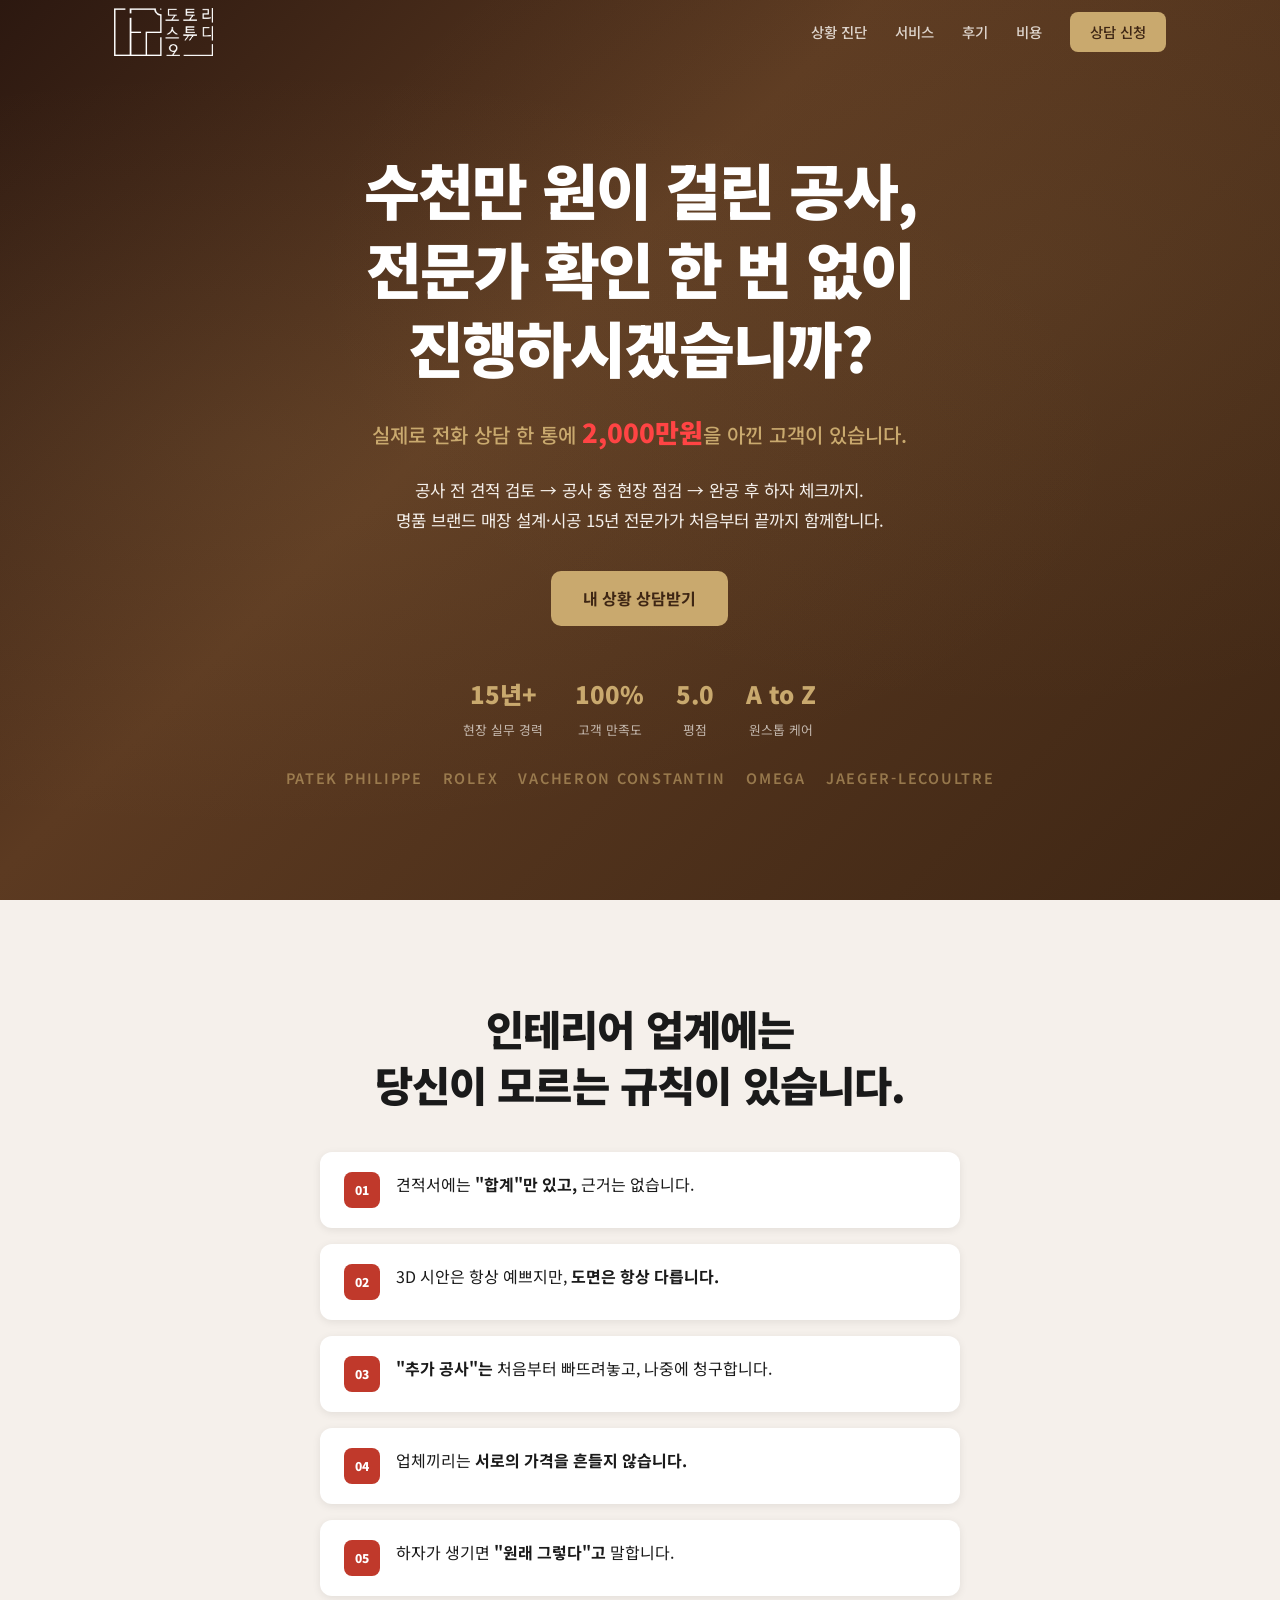
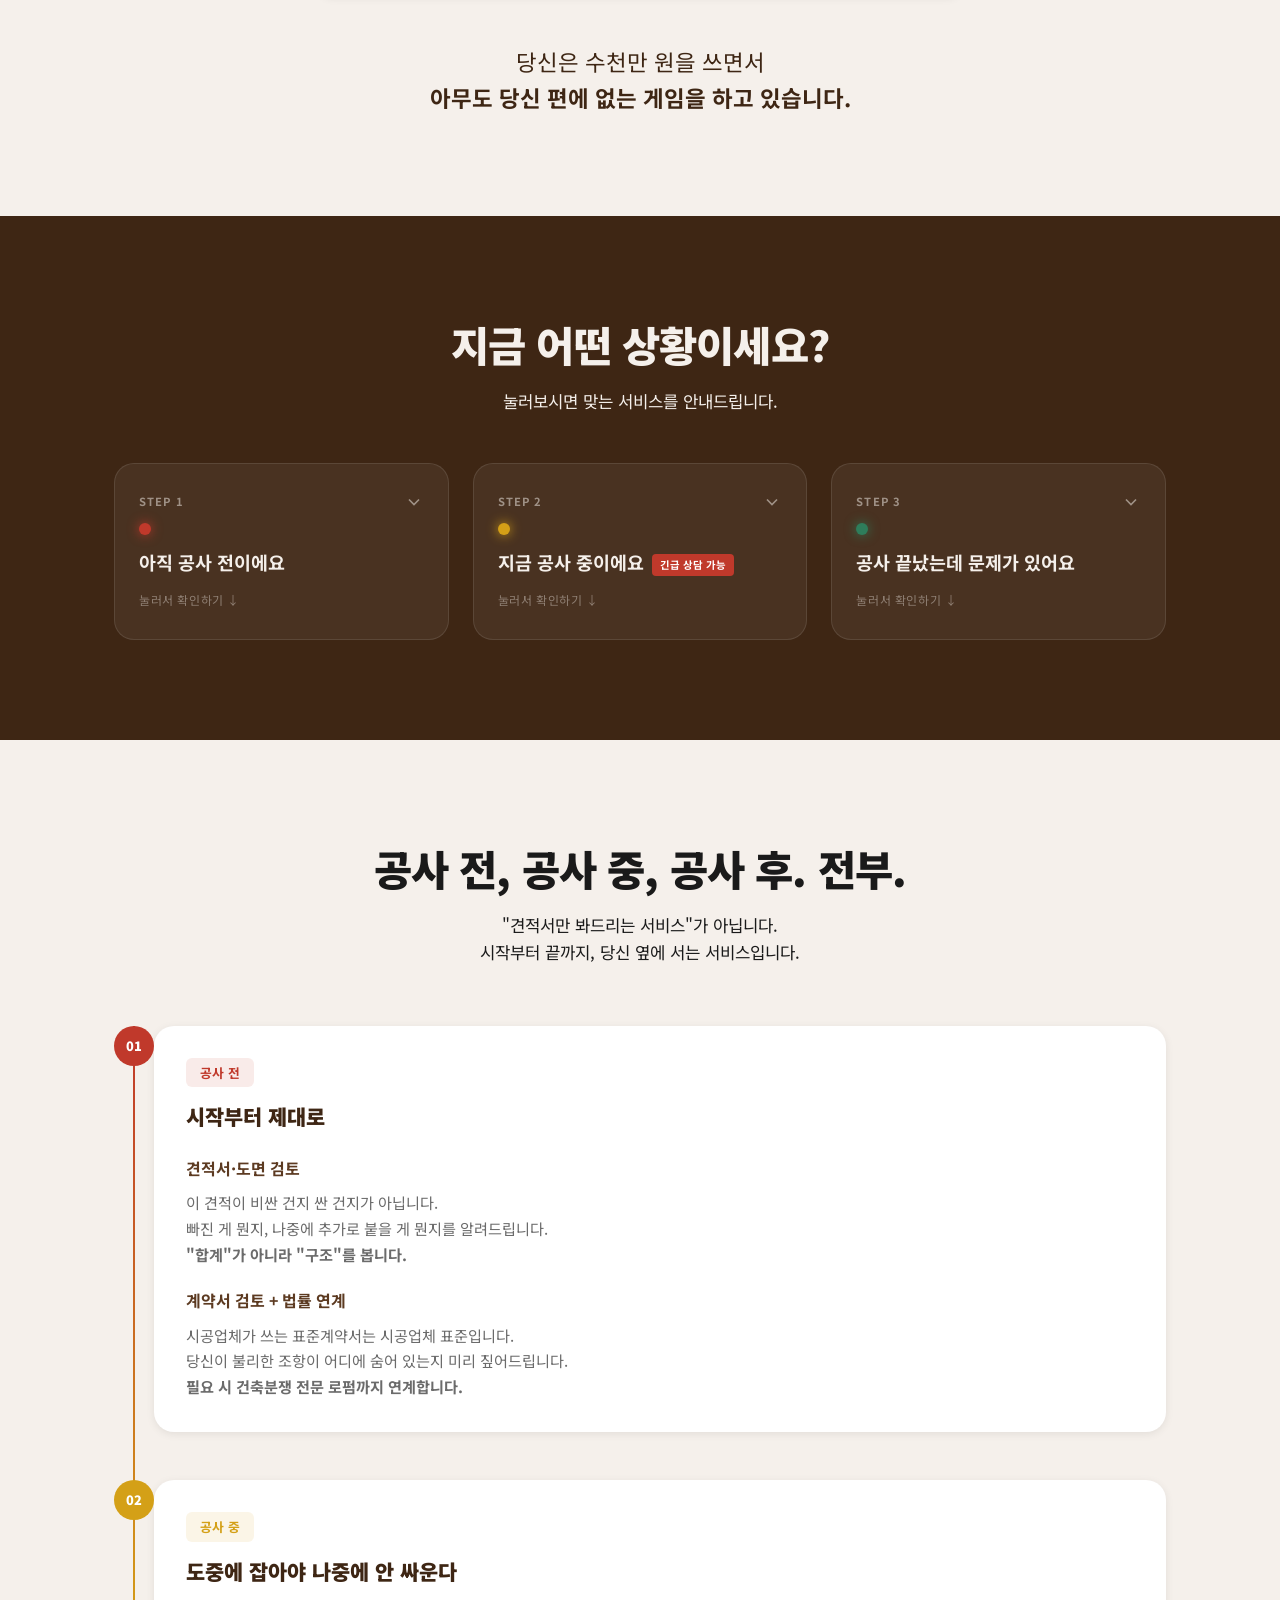
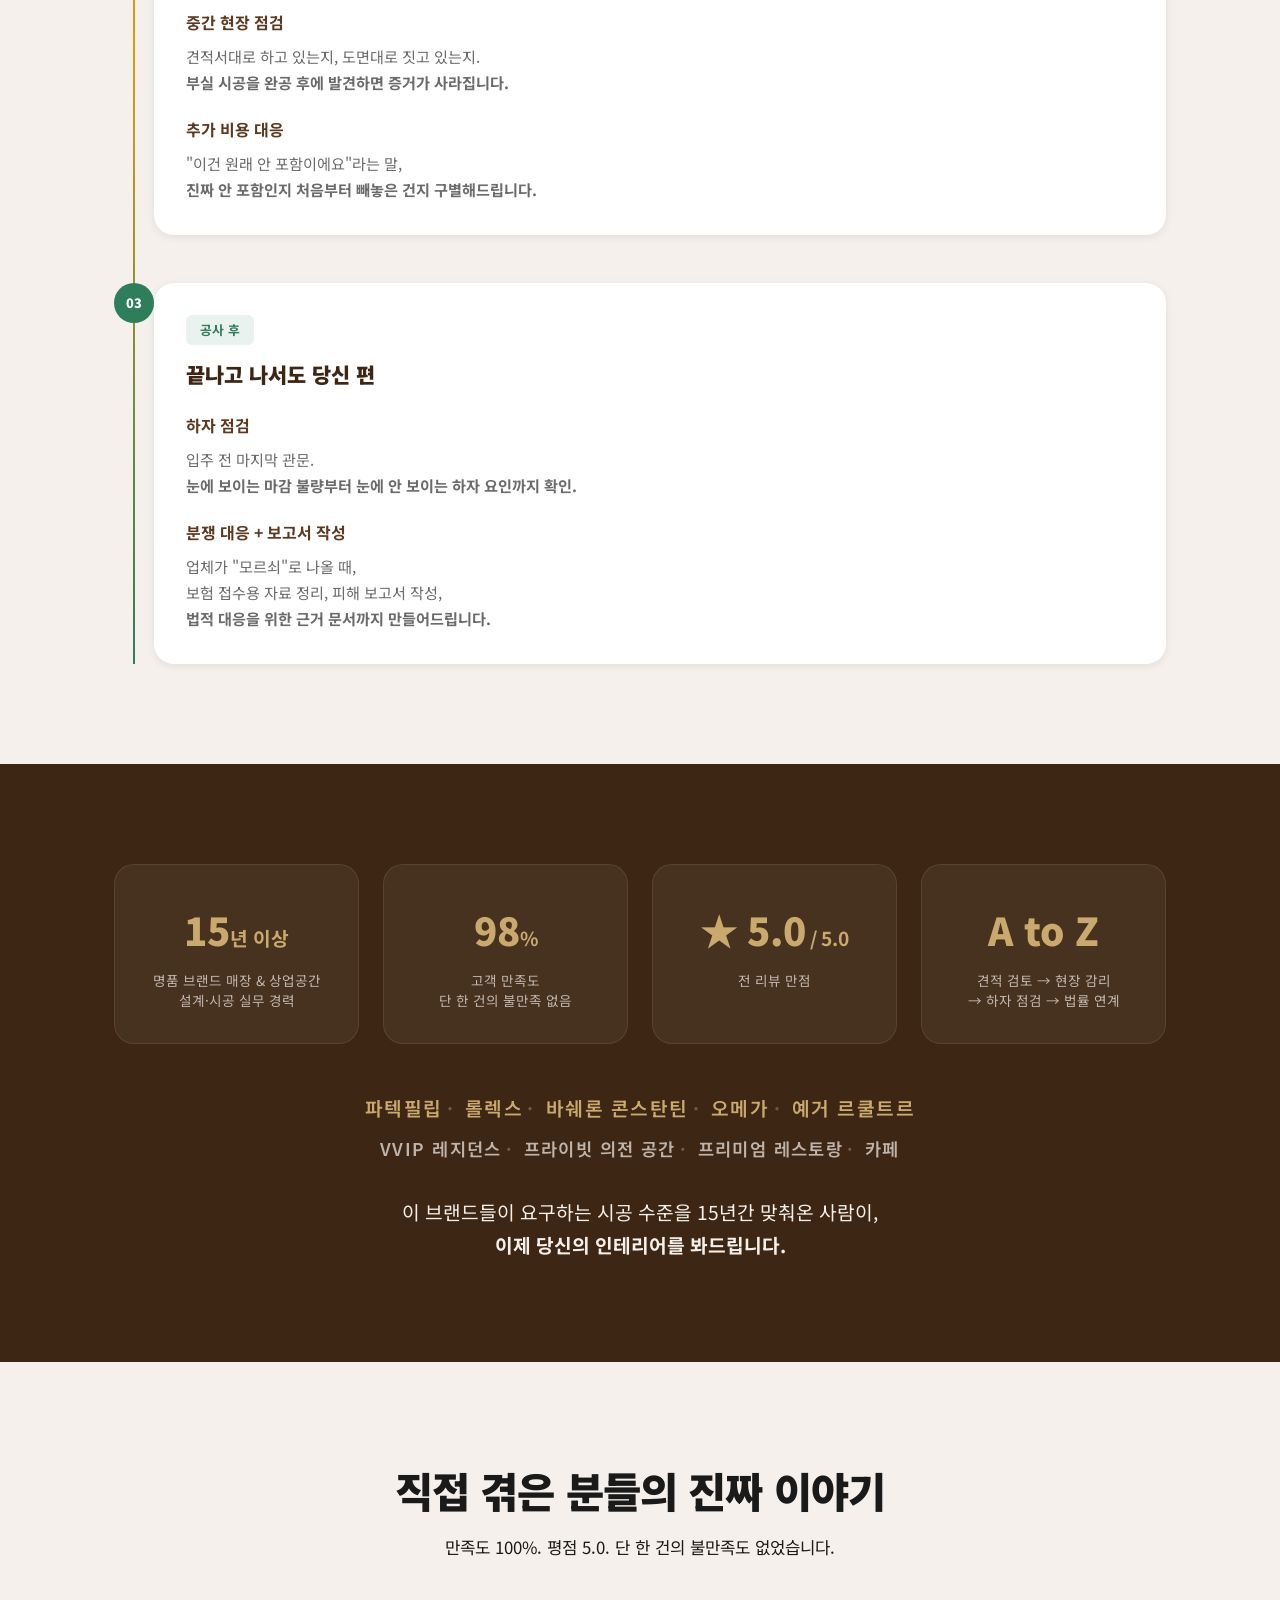
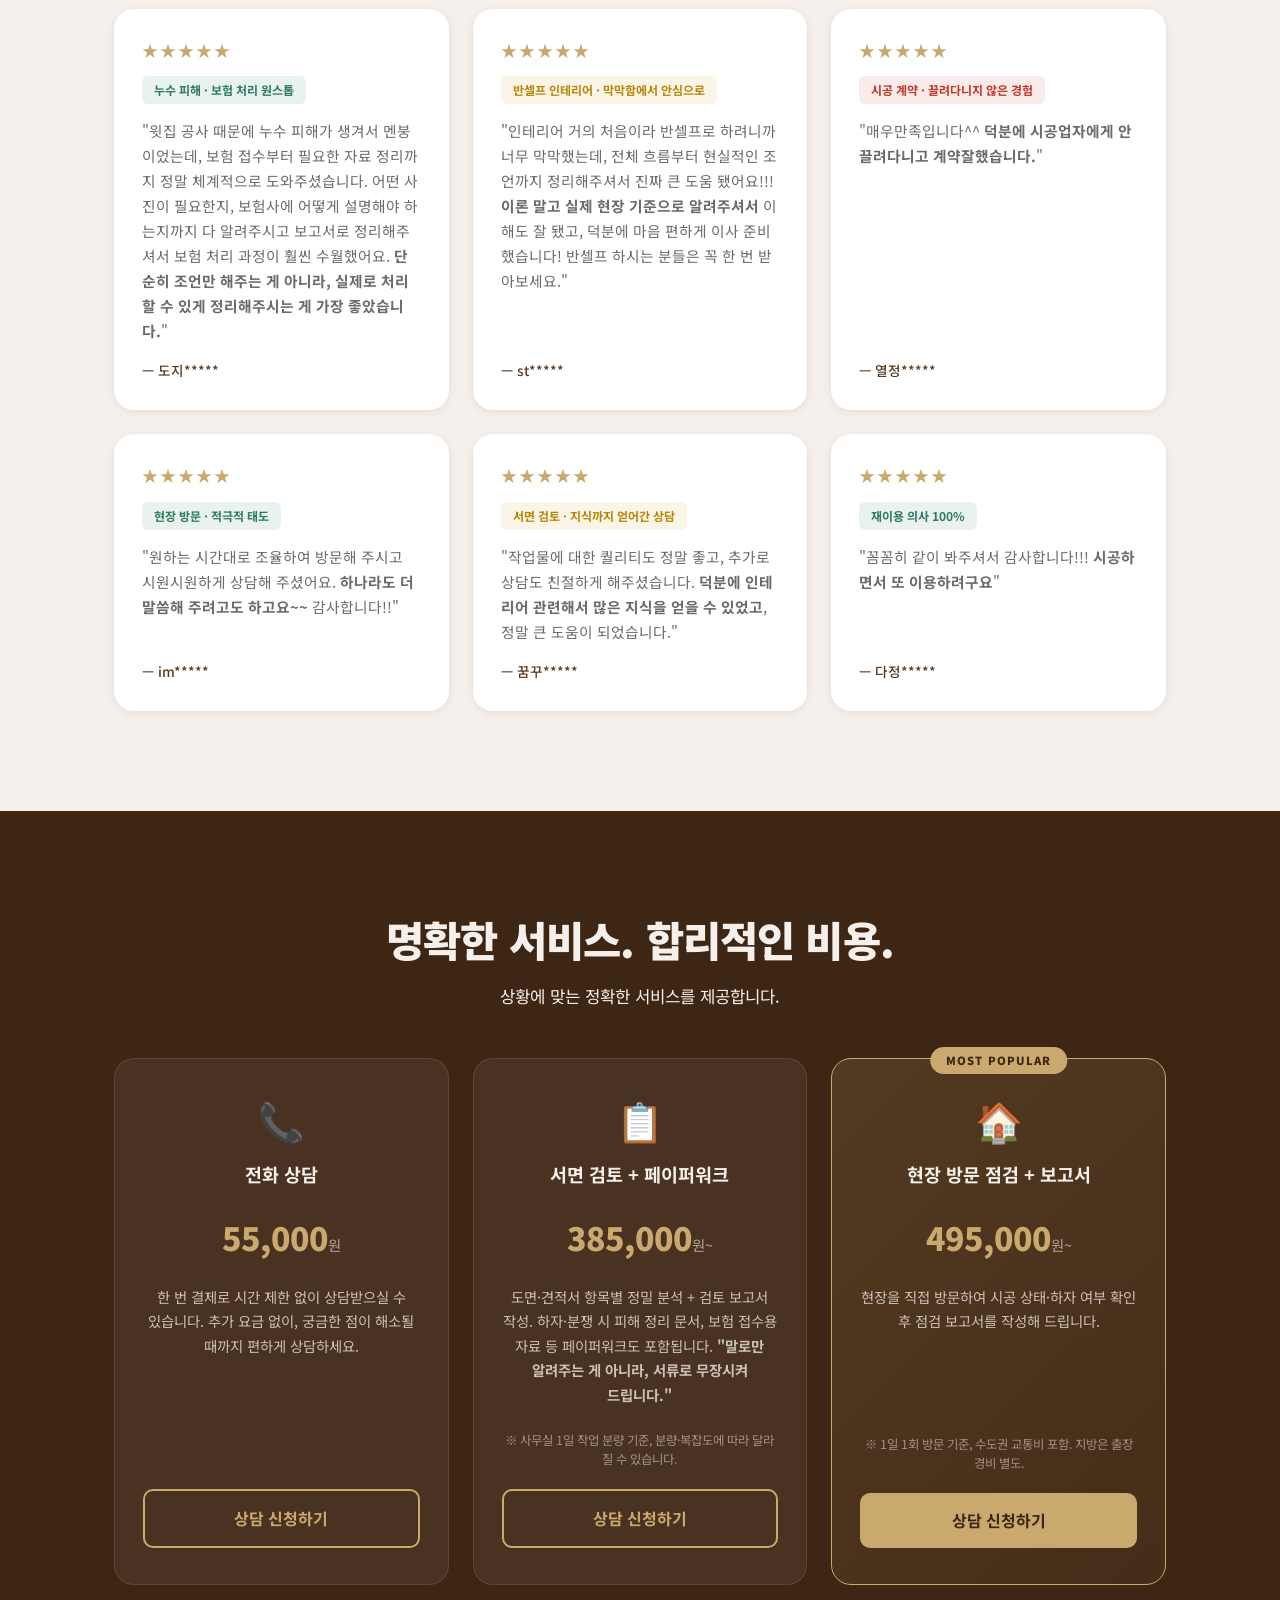
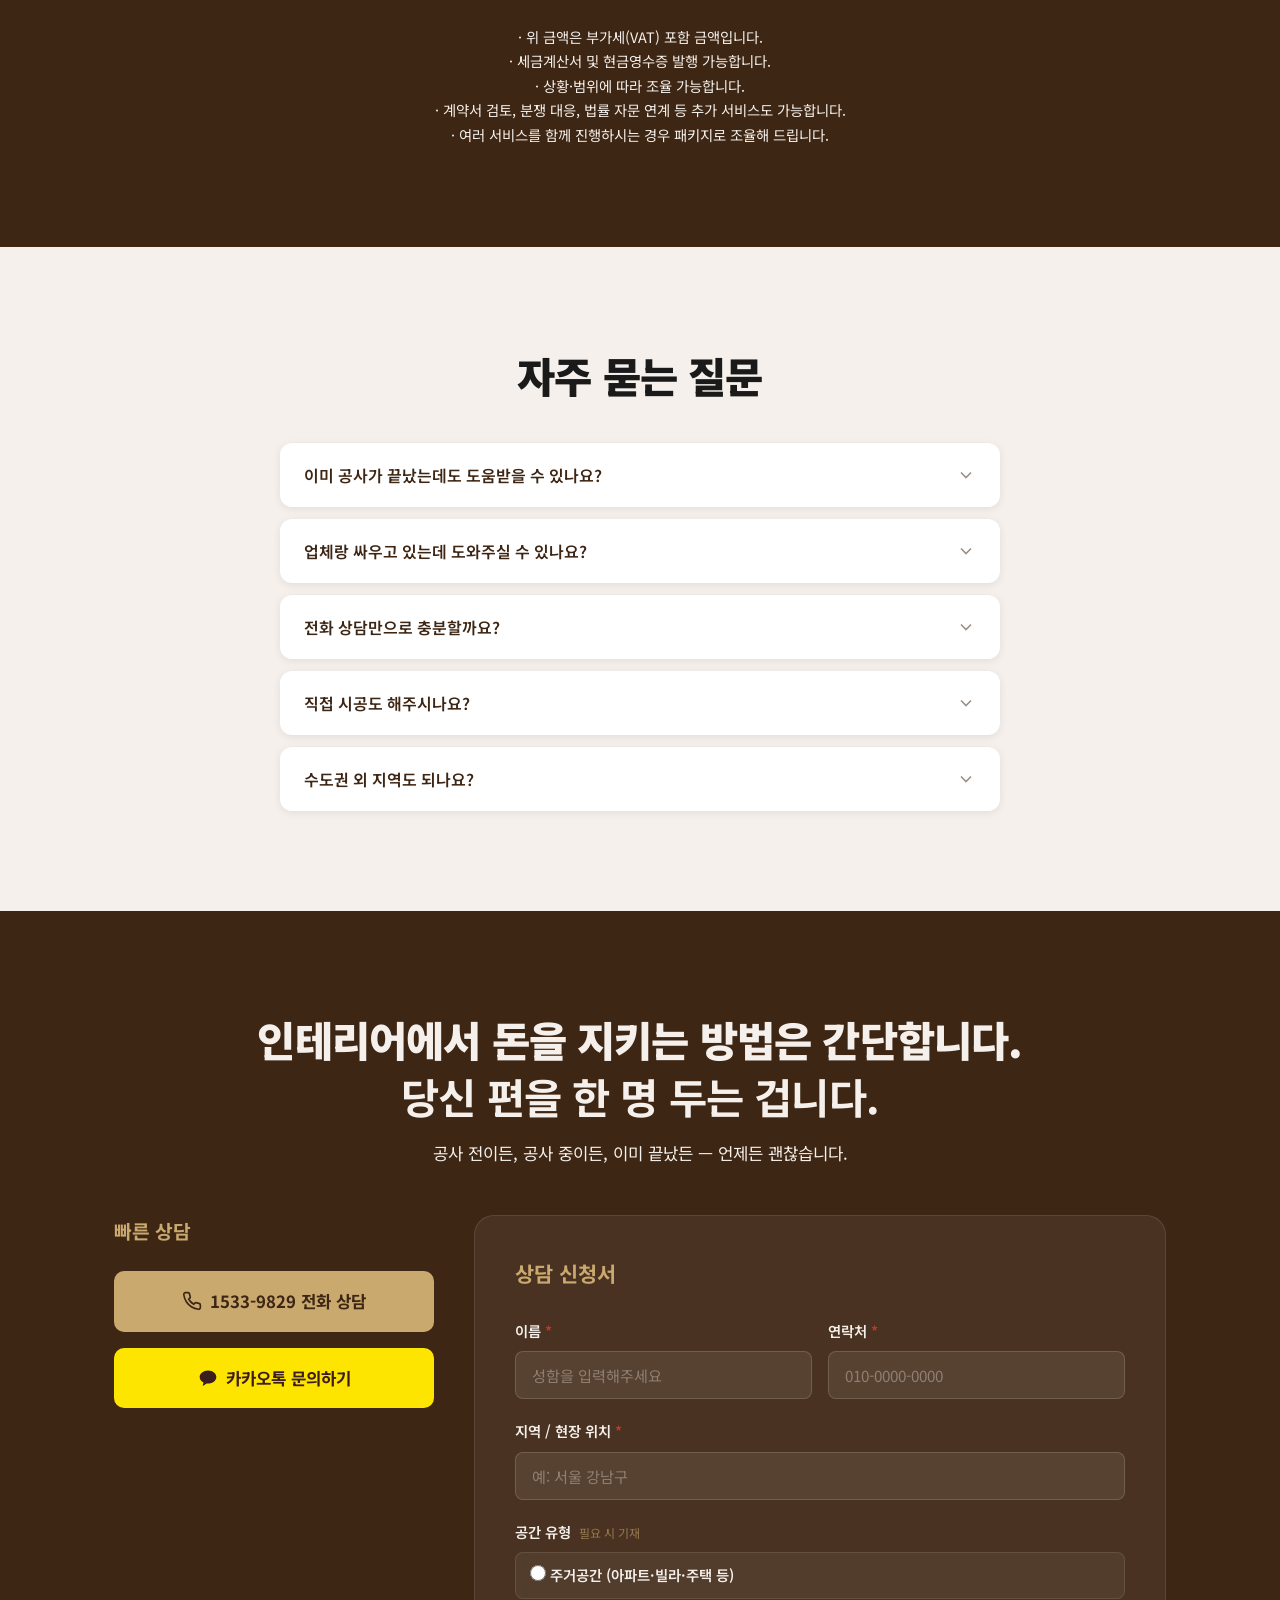
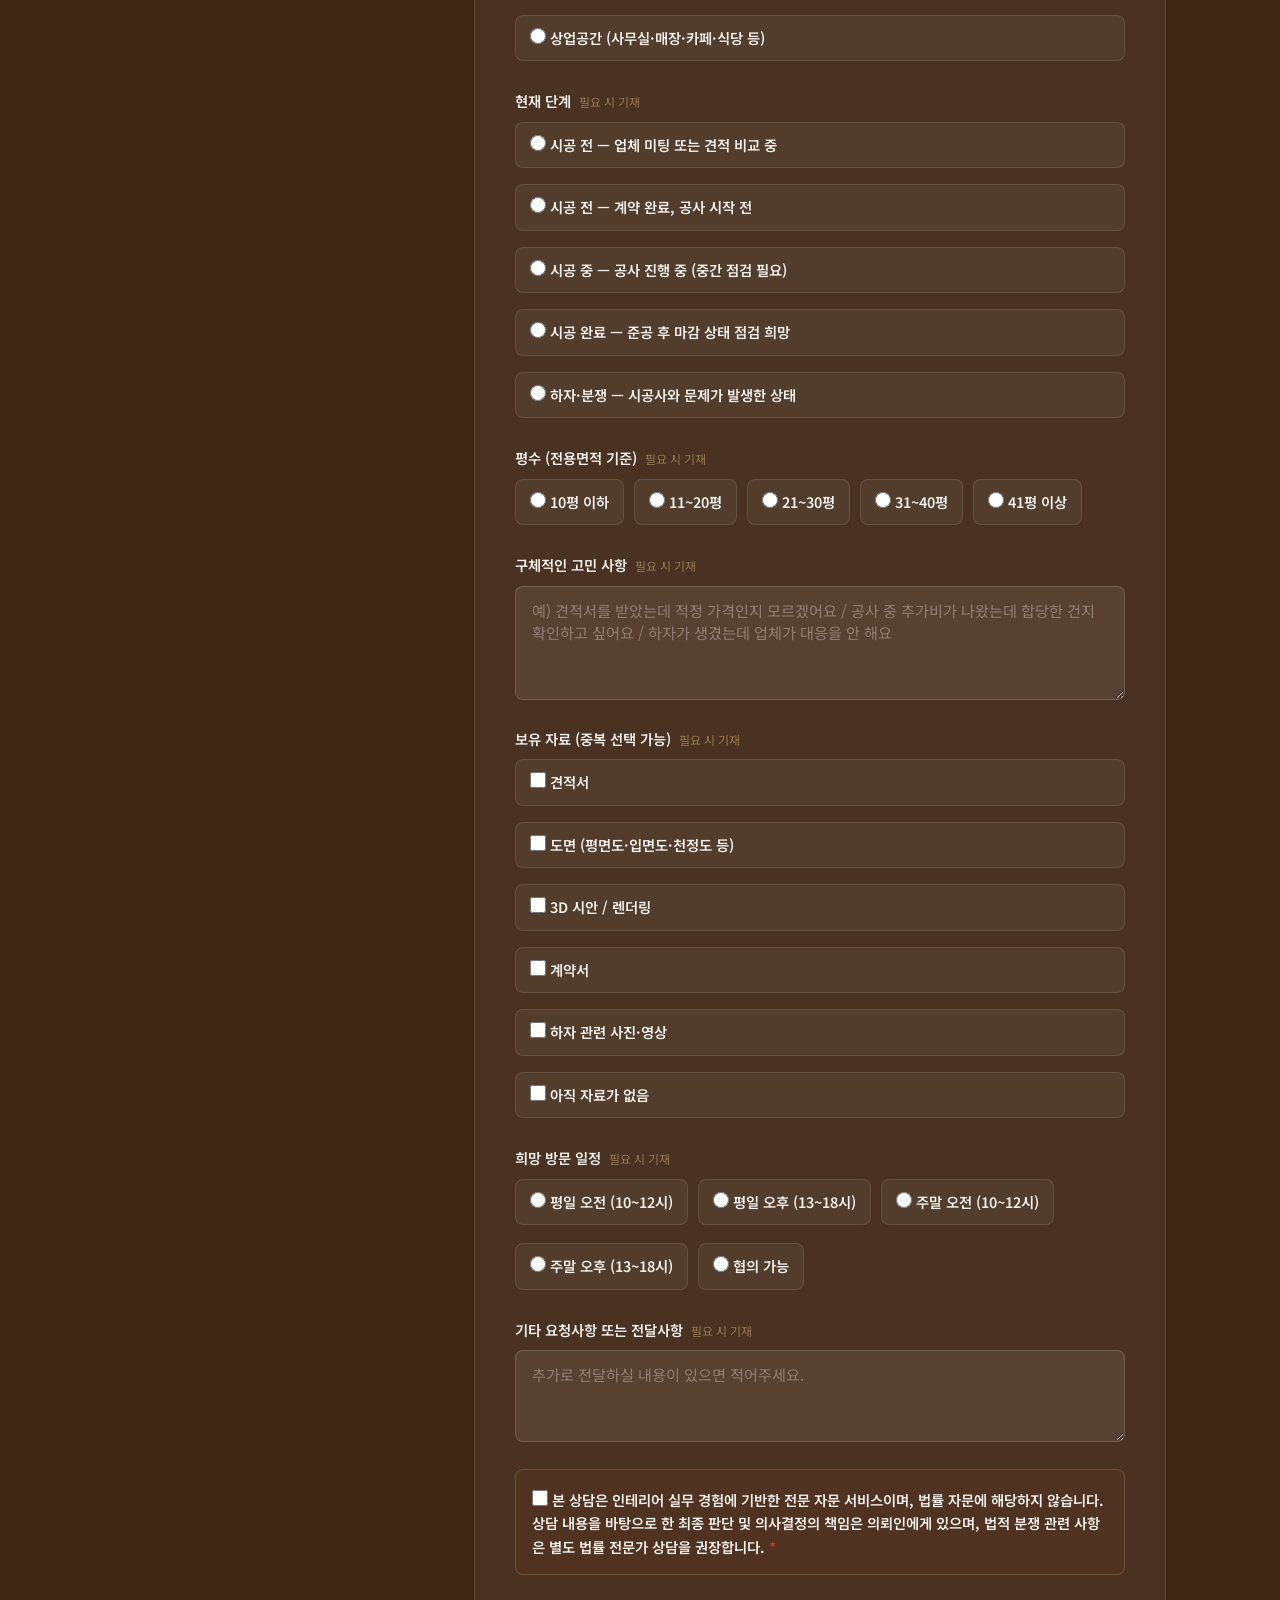
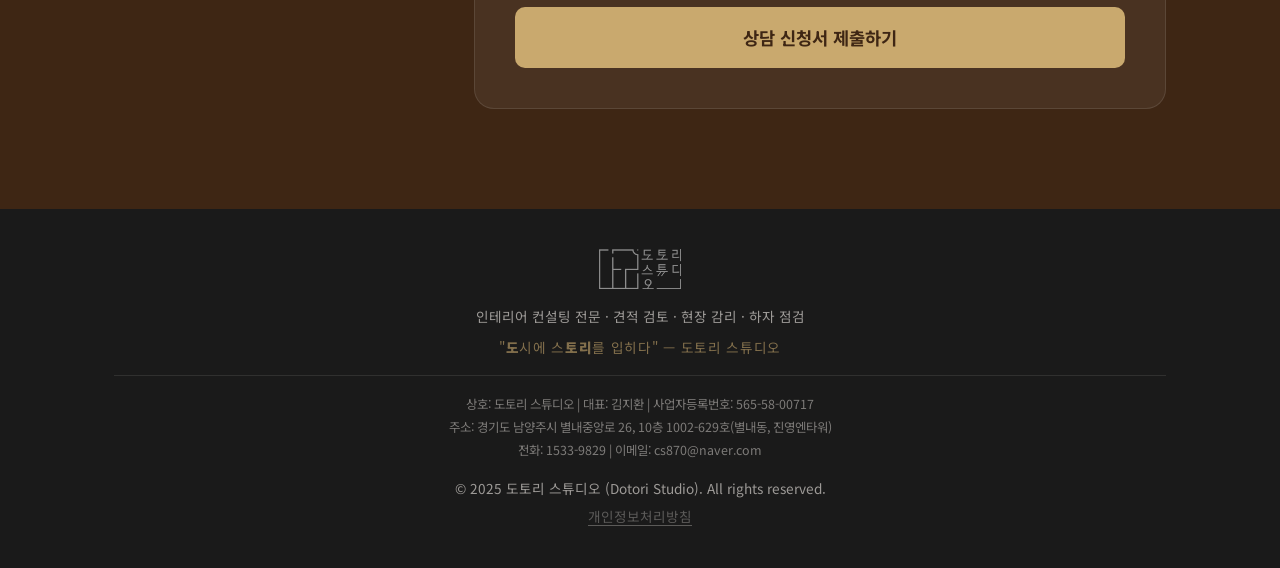
==== commit 3ef2c50e: "파일 정리 및 assets 폴더 구조화 - 스크린샷/불필요 파일 삭제 - 이미지 파일 assets/images/ 폴더로 이동 - 가격 정보 추가, 전화상담 정액제 반영 - 모바일 " ====
--- a/index.html
+++ b/index.html
@@ -9,13 +9,13 @@
   <meta property="og:description" content="수천만 원이 걸린 공사, 전문가 확인 한 번 없이 진행하시겠습니까?">
   <meta property="og:type" content="website">
   <meta property="og:url" content="https://dtrs-incon.com">
-  <meta property="og:image" content="https://dtrs-incon.com/OG_IMG_dotori_studio.png">
+  <meta property="og:image" content="https://dtrs-incon.com/assets/images/OG_IMG_dotori_studio.png">
   <meta property="og:image:width" content="1200">
   <meta property="og:image:height" content="630">
   <meta name="twitter:card" content="summary_large_image">
   <meta name="twitter:title" content="도토리 스튜디오 | 인테리어 컨설팅">
   <meta name="twitter:description" content="수천만 원이 걸린 공사, 전문가 확인 한 번 없이 진행하시겠습니까?">
-  <meta name="twitter:image" content="https://dtrs-incon.com/OG_IMG_dotori_studio.png">
+  <meta name="twitter:image" content="https://dtrs-incon.com/assets/images/OG_IMG_dotori_studio.png">
 
   <!-- Google Analytics (GA4) - G-RWXLVH0QX6를 실제 측정 ID로 교체하세요 -->
   <script async src="https://www.googletagmanager.com/gtag/js?id=G-RWXLVH0QX6"></script>
@@ -63,22 +63,22 @@
   <link rel="preconnect" href="https://fonts.googleapis.com">
   <link rel="preconnect" href="https://fonts.gstatic.com" crossorigin>
   <link href="https://fonts.googleapis.com/css2?family=Noto+Sans+KR:wght@300;400;500;700;900&display=swap" rel="stylesheet">
-  <link rel="icon" type="image/png" href="logofabi.png">
-  <link rel="apple-touch-icon" href="logofabi.png">
+  <link rel="icon" type="image/png" href="assets/images/logofabi.png">
+  <link rel="apple-touch-icon" href="assets/images/logofabi.png">
   <link rel="stylesheet" href="css/style.css">
 </head>
 <body>
 
   <!-- ========== LOADING SCREEN ========== -->
   <div class="loading-screen" id="loadingScreen">
-    <img src="logo.png" alt="도토리 스튜디오" class="loading-logo">
+    <img src="assets/images/logo.png" alt="도토리 스튜디오" class="loading-logo">
     <div class="loading-bar"><div class="loading-bar-inner"></div></div>
   </div>
 
   <!-- ========== HEADER (NAV) ========== -->
   <header class="header" id="header">
     <div class="header-inner">
-      <a href="#" class="logo"><img src="logo.png" alt="도토리 스튜디오" class="logo-img"></a>
+      <a href="#" class="logo"><img src="assets/images/logo.png" alt="도토리 스튜디오" class="logo-img"></a>
       <nav class="nav">
         <a href="#situation">상황 진단</a>
         <a href="#services">서비스</a>
@@ -97,7 +97,7 @@
   <!-- Mobile Nav Overlay -->
   <div class="mobile-nav-overlay" id="mobileNavOverlay">
     <nav class="mobile-nav">
-      <img src="logo.png" alt="도토리 스튜디오" class="mobile-nav-logo">
+      <img src="assets/images/logo.png" alt="도토리 스튜디오" class="mobile-nav-logo">
       <a href="#situation">상황 진단</a>
       <a href="#services">서비스</a>
       <a href="#reviews">후기</a>
@@ -673,7 +673,7 @@
   <!-- ========== FOOTER ========== -->
   <footer class="footer">
     <div class="container">
-      <img src="logo.png" alt="도토리 스튜디오" class="footer-logo">
+      <img src="assets/images/logo.png" alt="도토리 스튜디오" class="footer-logo">
       <p class="footer-sub">인테리어 컨설팅 전문 · 견적 검토 · 현장 감리 · 하자 점검</p>
       <p class="footer-slogan">"<strong>도</strong>시에 스<strong>토리</strong>를 입히다" — 도토리 스튜디오</p>
       <div class="footer-info">
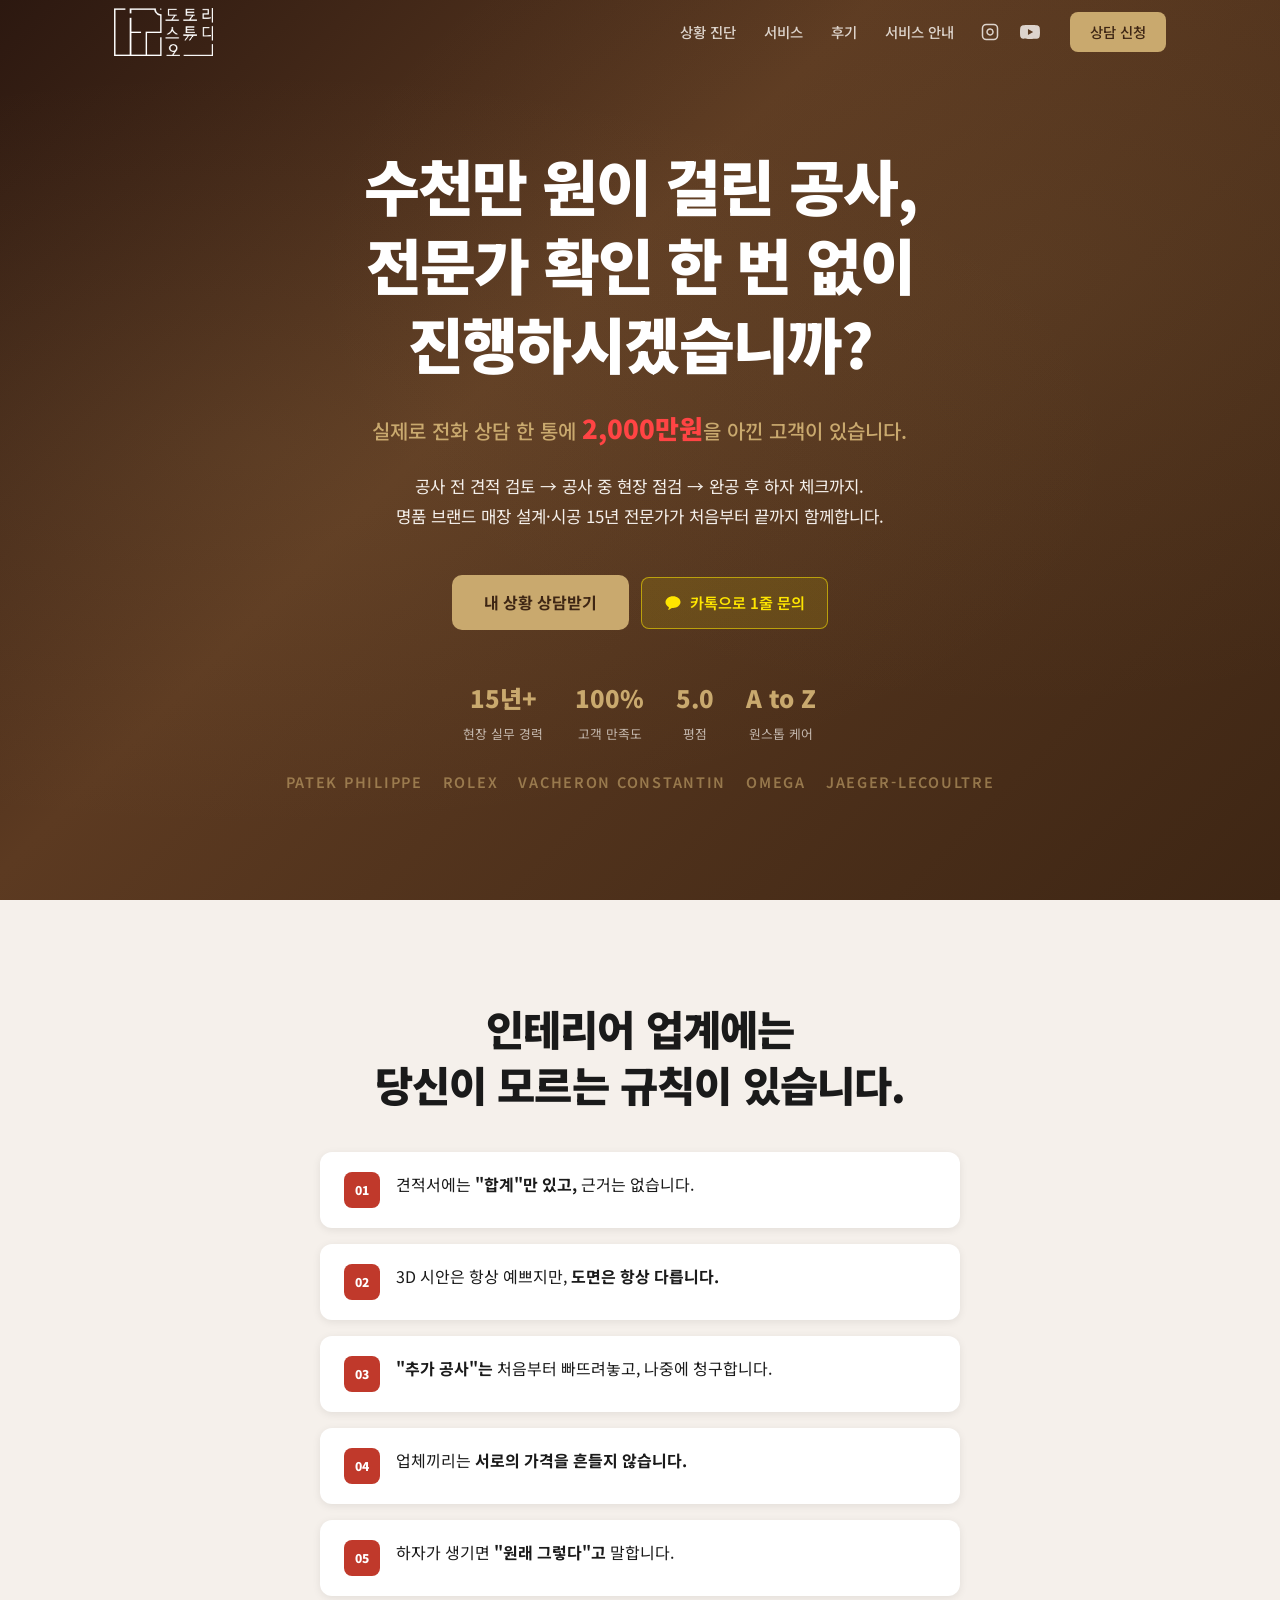
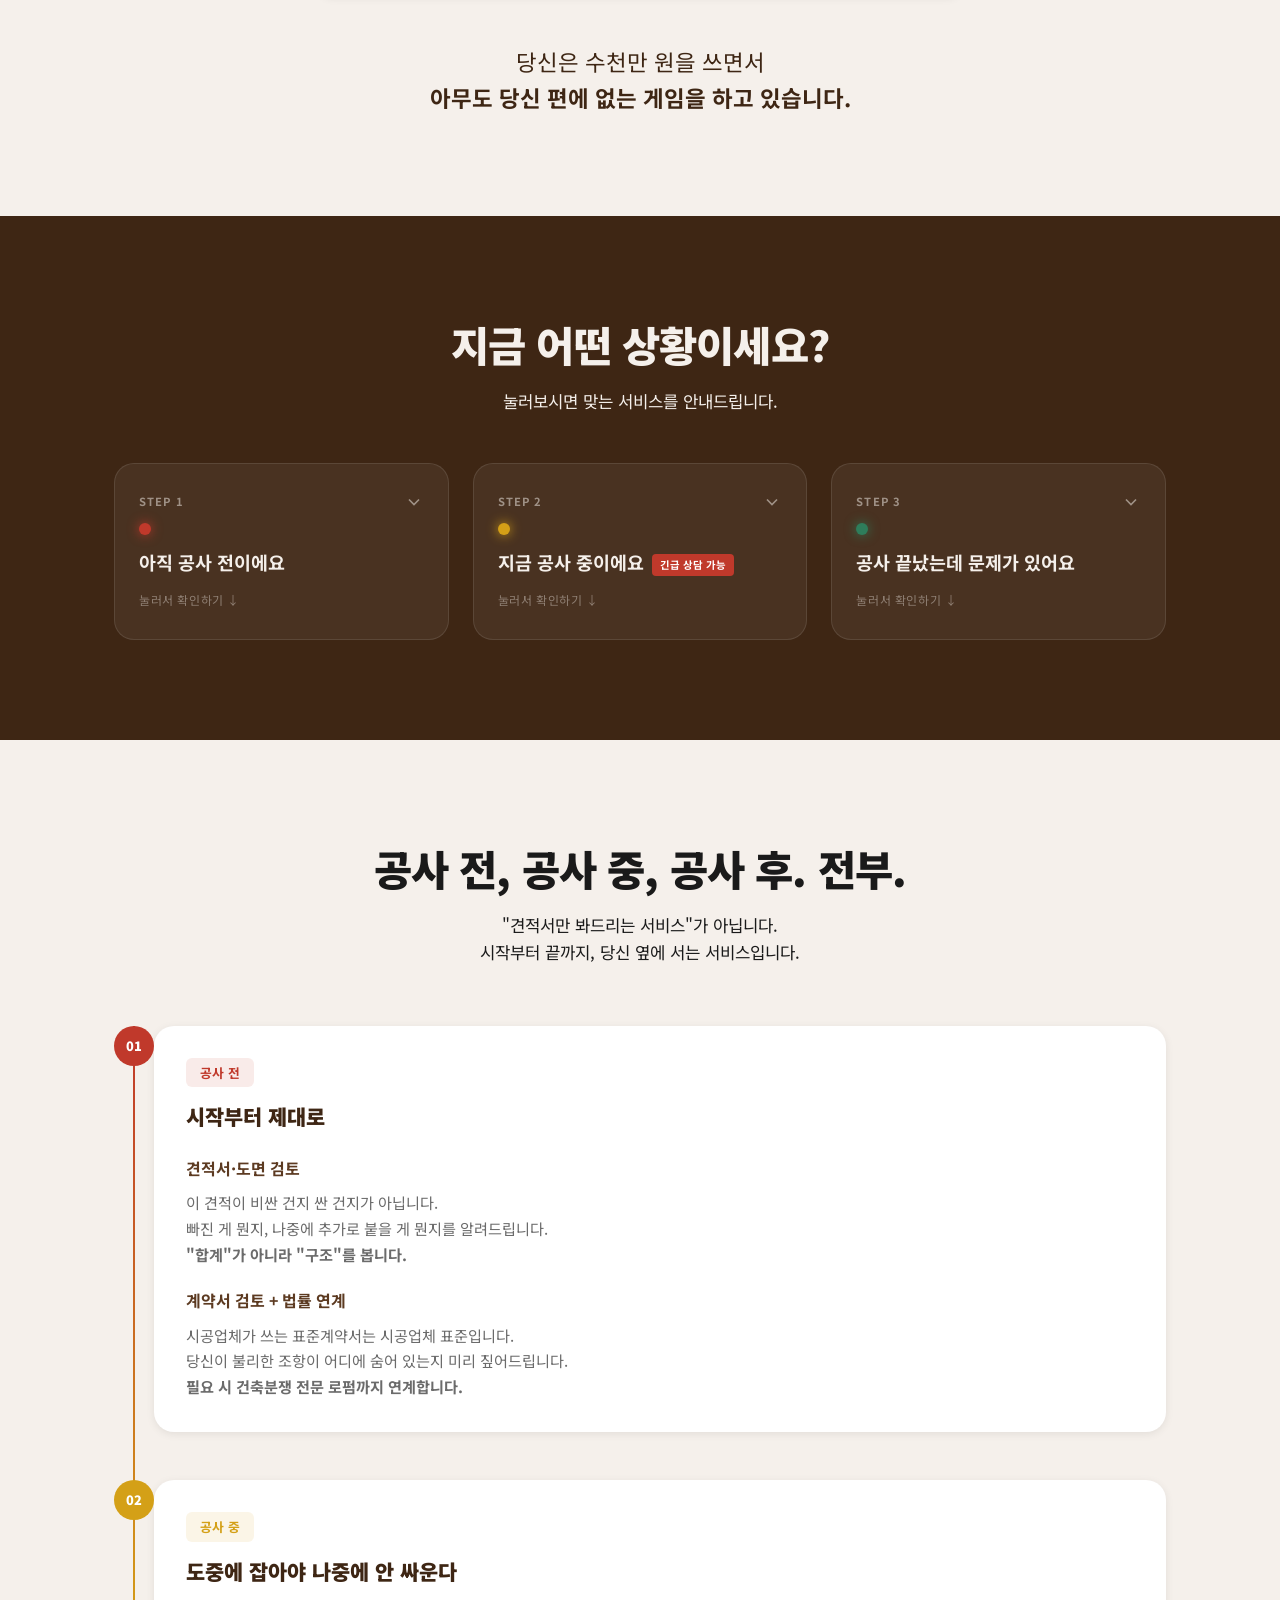
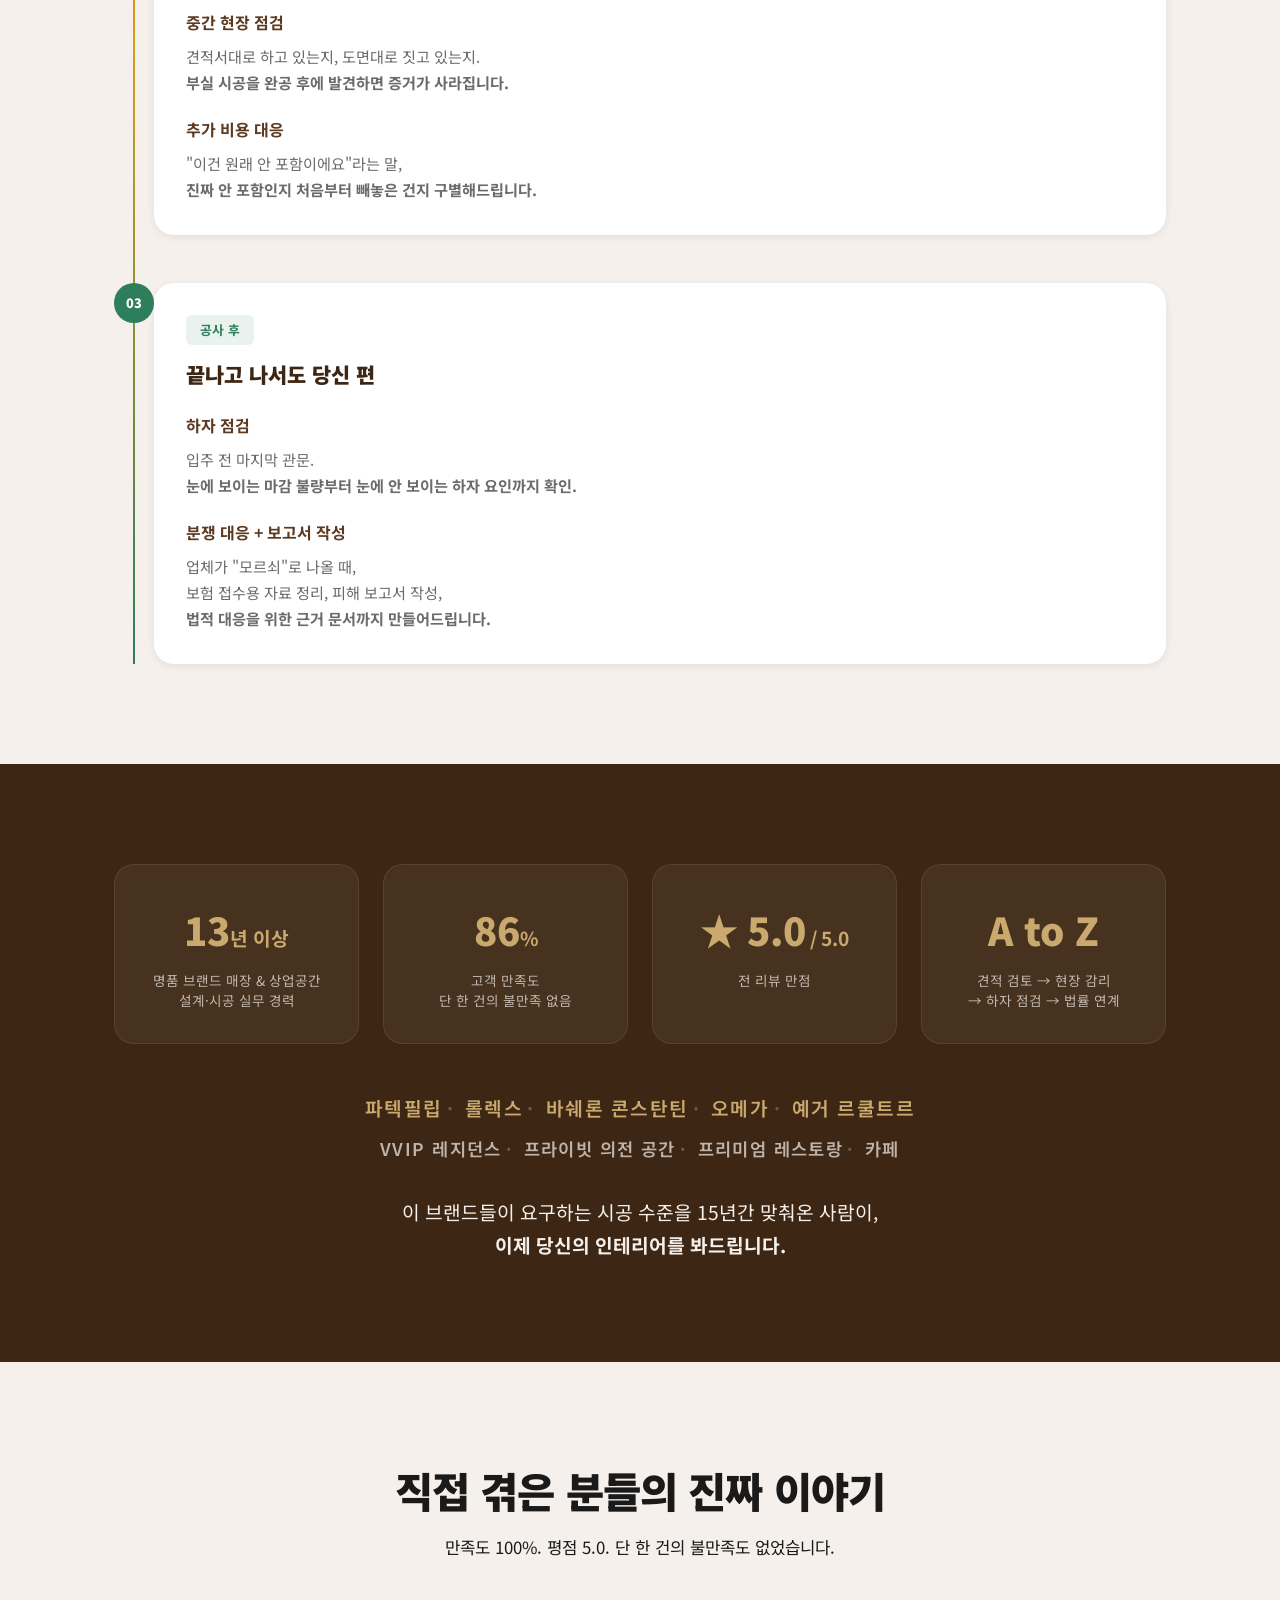
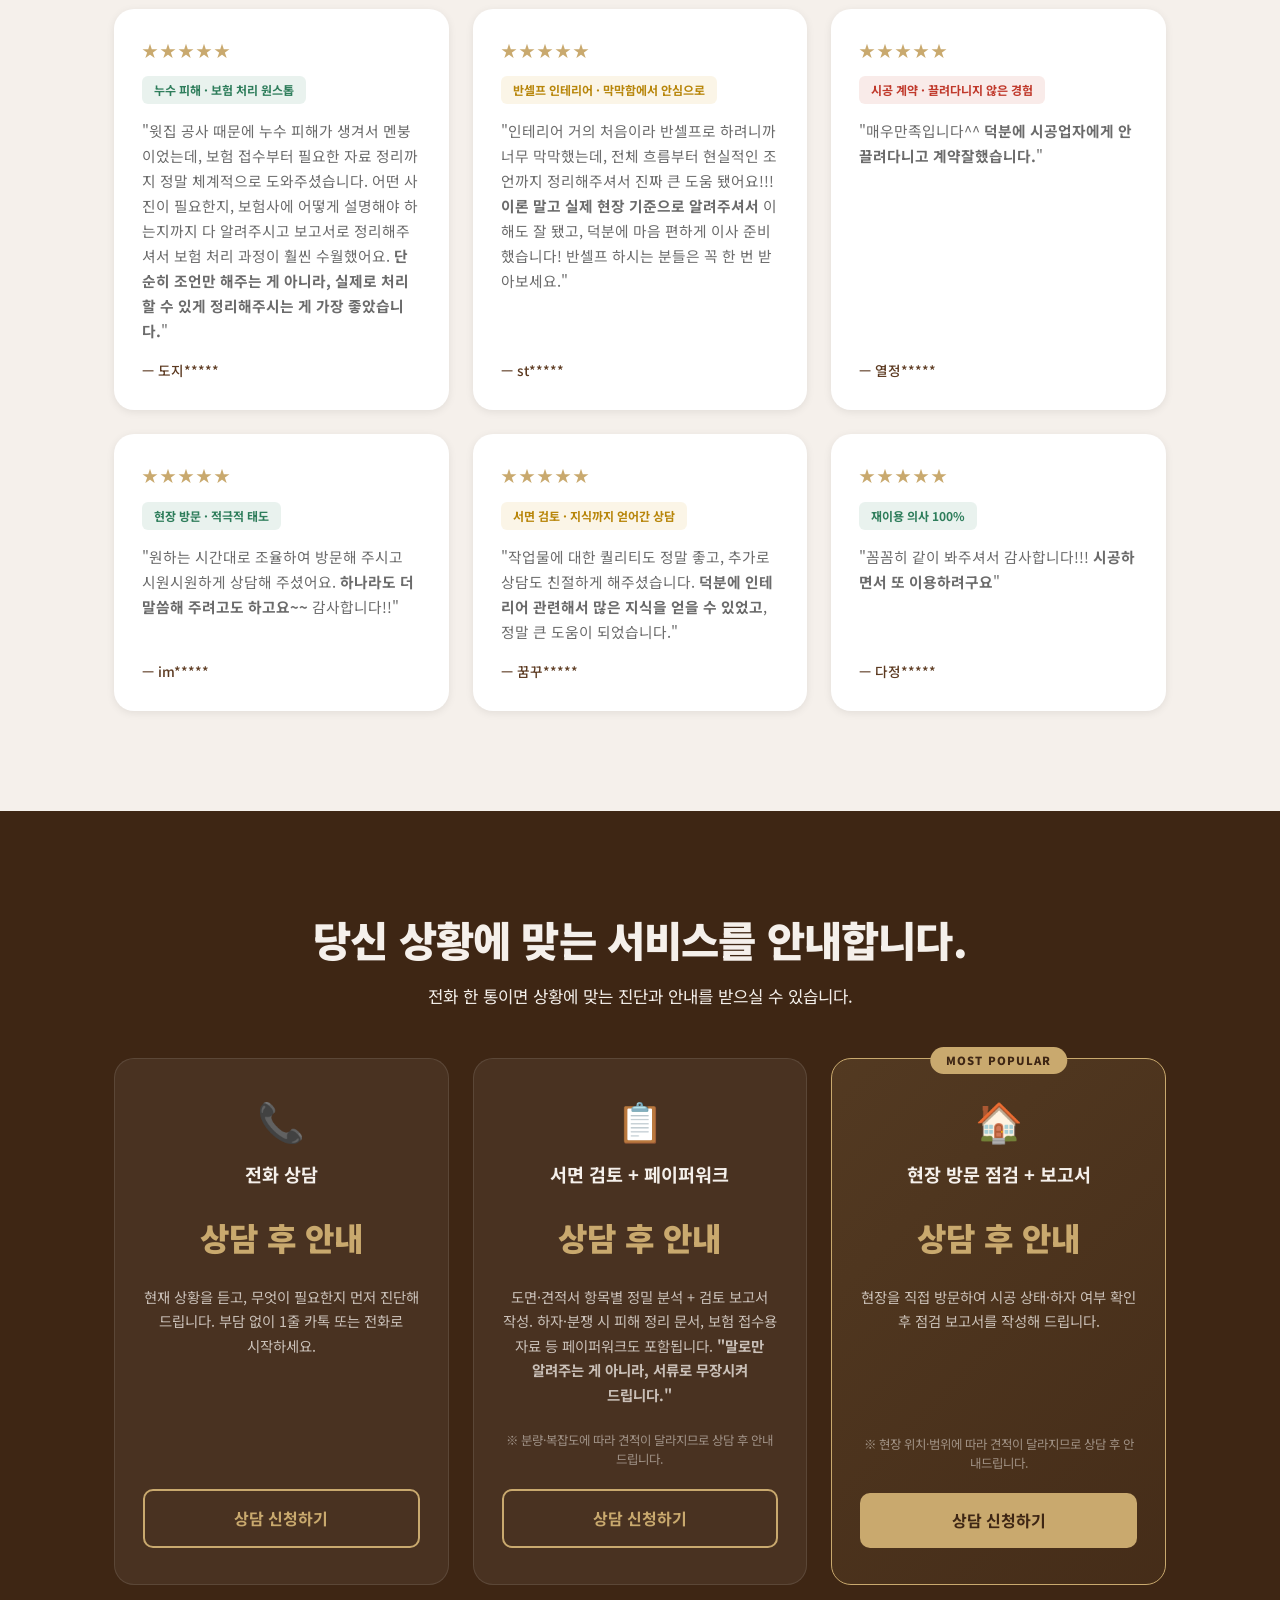
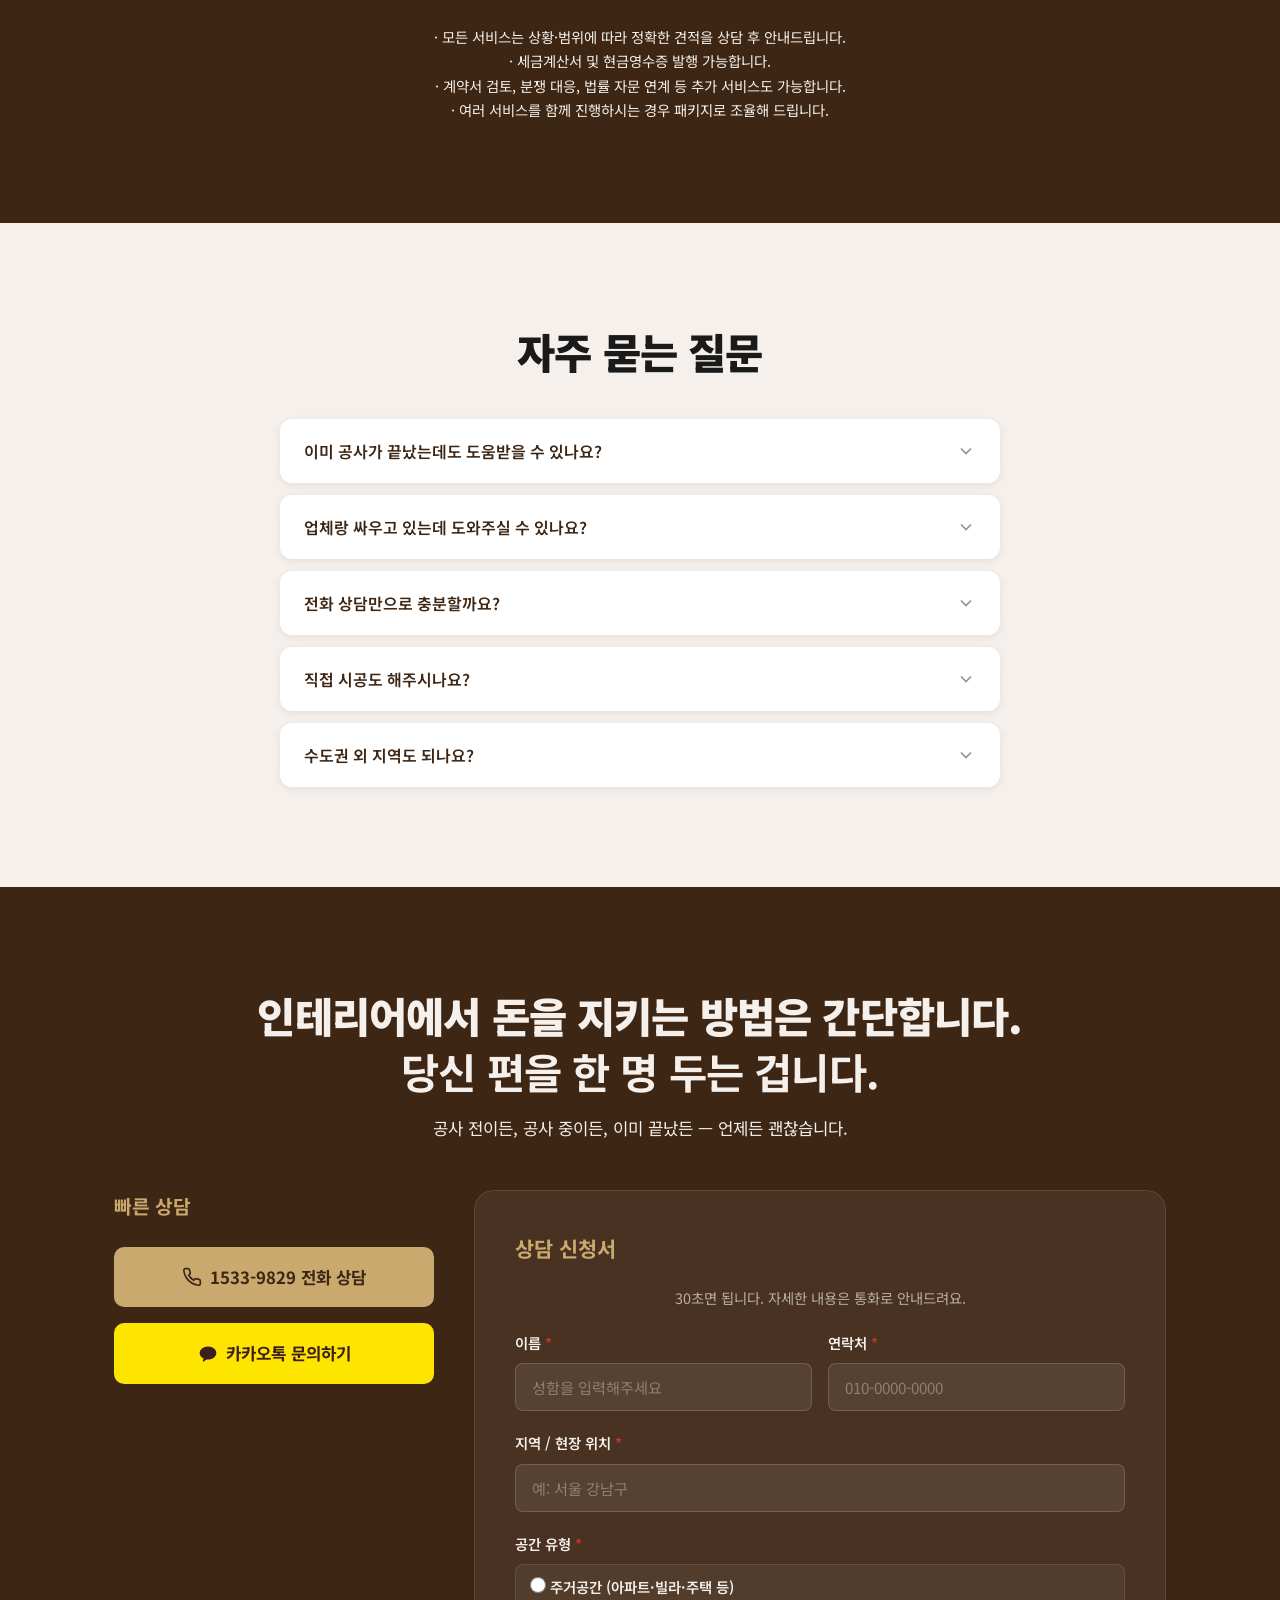
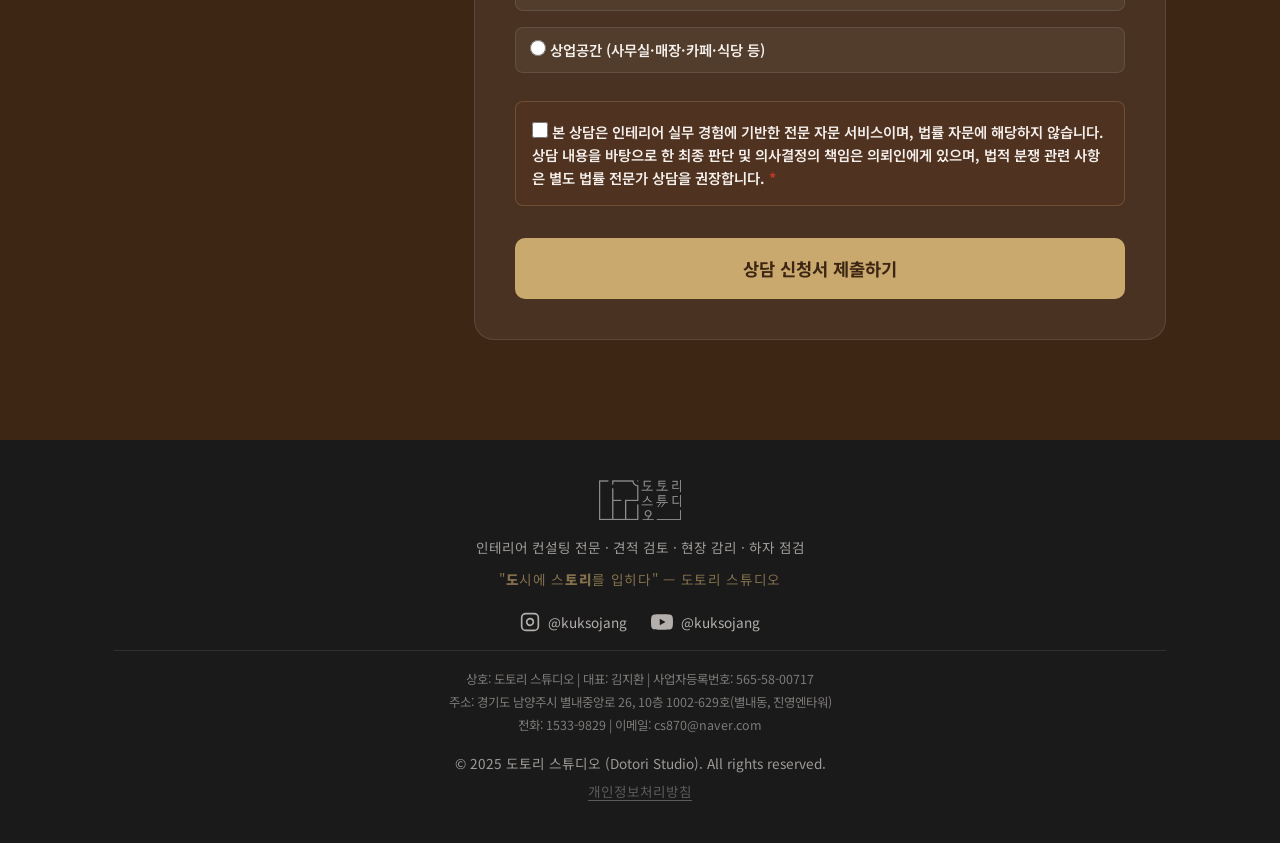
==== commit 01538b47: "랜딩페이지 CTA 개선 및 SNS 연동 - 가격 노출 제거 → '상담 후 안내'로 통일 - 헤더/푸터/플로팅 사이드바에 인스타·유튜브 추가 - Hero에 카톡 1줄 문의 보조 CT" ====
--- a/index.html
+++ b/index.html
@@ -83,7 +83,15 @@
         <a href="#situation">상황 진단</a>
         <a href="#services">서비스</a>
         <a href="#reviews">후기</a>
-        <a href="#pricing">비용</a>
+        <a href="#pricing">서비스 안내</a>
+        <div class="nav-sns">
+          <a href="https://www.instagram.com/kuksojang/" target="_blank" rel="noopener" class="nav-sns-link" aria-label="인스타그램">
+            <svg viewBox="0 0 24 24" width="18" height="18" fill="none" stroke="currentColor" stroke-width="2"><rect x="2" y="2" width="20" height="20" rx="5" ry="5"></rect><path d="M16 11.37A4 4 0 1 1 12.63 8 4 4 0 0 1 16 11.37z"></path><line x1="17.5" y1="6.5" x2="17.51" y2="6.5"></line></svg>
+          </a>
+          <a href="https://www.youtube.com/@kuksojang" target="_blank" rel="noopener" class="nav-sns-link" aria-label="유튜브">
+            <svg viewBox="0 0 24 24" width="20" height="20" fill="currentColor"><path d="M23.498 6.186a3.016 3.016 0 0 0-2.122-2.136C19.505 3.545 12 3.545 12 3.545s-7.505 0-9.377.505A3.017 3.017 0 0 0 .502 6.186C0 8.07 0 12 0 12s0 3.93.502 5.814a3.016 3.016 0 0 0 2.122 2.136c1.871.505 9.376.505 9.376.505s7.505 0 9.377-.505a3.015 3.015 0 0 0 2.122-2.136C24 15.93 24 12 24 12s0-3.93-.502-5.814zM9.545 15.568V8.432L15.818 12l-6.273 3.568z"/></svg>
+          </a>
+        </div>
         <a href="#contact" class="nav-cta btn-ripple">상담 신청</a>
       </nav>
       <button class="mobile-menu-btn" id="mobileMenuBtn" aria-label="메뉴 열기">
@@ -101,8 +109,18 @@
       <a href="#situation">상황 진단</a>
       <a href="#services">서비스</a>
       <a href="#reviews">후기</a>
-      <a href="#pricing">비용</a>
+      <a href="#pricing">서비스 안내</a>
       <a href="#contact" class="nav-cta btn-ripple">상담 신청</a>
+      <div class="mobile-nav-sns">
+        <a href="https://www.instagram.com/kuksojang/" target="_blank" rel="noopener" class="mobile-nav-sns-link" aria-label="인스타그램">
+          <svg viewBox="0 0 24 24" width="22" height="22" fill="none" stroke="currentColor" stroke-width="2"><rect x="2" y="2" width="20" height="20" rx="5" ry="5"></rect><path d="M16 11.37A4 4 0 1 1 12.63 8 4 4 0 0 1 16 11.37z"></path><line x1="17.5" y1="6.5" x2="17.51" y2="6.5"></line></svg>
+          <span>@kuksojang</span>
+        </a>
+        <a href="https://www.youtube.com/@kuksojang" target="_blank" rel="noopener" class="mobile-nav-sns-link" aria-label="유튜브">
+          <svg viewBox="0 0 24 24" width="24" height="24" fill="currentColor"><path d="M23.498 6.186a3.016 3.016 0 0 0-2.122-2.136C19.505 3.545 12 3.545 12 3.545s-7.505 0-9.377.505A3.017 3.017 0 0 0 .502 6.186C0 8.07 0 12 0 12s0 3.93.502 5.814a3.016 3.016 0 0 0 2.122 2.136c1.871.505 9.376.505 9.376.505s7.505 0 9.377-.505a3.015 3.015 0 0 0 2.122-2.136C24 15.93 24 12 24 12s0-3.93-.502-5.814zM9.545 15.568V8.432L15.818 12l-6.273 3.568z"/></svg>
+          <span>인테리어 국소장</span>
+        </a>
+      </div>
     </nav>
   </div>
 
@@ -122,7 +140,13 @@
         공사 전 견적 검토 → 공사 중 현장 점검 → 완공 후 하자 체크까지.<br>
         명품 브랜드 매장 설계·시공 15년 전문가가 처음부터 끝까지 함께합니다.
       </p>
-      <a href="#contact" class="btn btn-primary btn-ripple fade-up delay-3">내 상황 상담받기</a>
+      <div class="hero-cta-group fade-up delay-3">
+        <a href="#contact" class="btn btn-primary btn-ripple">내 상황 상담받기</a>
+        <a href="https://open.kakao.com/o/saXRBS3g" target="_blank" rel="noopener" class="btn btn-hero-kakao btn-ripple">
+          <svg viewBox="0 0 24 24" width="18" height="18" fill="currentColor" aria-hidden="true"><path d="M12 3C6.48 3 2 6.58 2 10.9c0 2.78 1.86 5.22 4.65 6.6l-.96 3.56c-.08.3.26.54.52.37l4.23-2.82c.5.06 1.02.09 1.56.09 5.52 0 10-3.58 10-7.9S17.52 3 12 3z"/></svg>
+          카톡으로 1줄 문의
+        </a>
+      </div>
 
       <!-- Trust bar -->
       <div class="hero-trust fade-up delay-4">
@@ -440,44 +464,43 @@
     </div>
   </section>
 
-  <!-- ========== SECTION 7: PRICING ========== -->
+  <!-- ========== SECTION 7: SERVICES ========== -->
   <section class="section section-dark" id="pricing">
     <div class="container">
-      <h2 class="section-title fade-up">명확한 서비스. 합리적인 비용.</h2>
-      <p class="section-subtitle fade-up delay-1">상황에 맞는 정확한 서비스를 제공합니다.</p>
+      <h2 class="section-title fade-up">당신 상황에 맞는 서비스를 안내합니다.</h2>
+      <p class="section-subtitle fade-up delay-1">전화 한 통이면 상황에 맞는 진단과 안내를 받으실 수 있습니다.</p>
 
       <div class="pricing-cards">
         <div class="pricing-card fade-up delay-1">
           <div class="pricing-icon">&#128222;</div>
           <h3>전화 상담</h3>
-          <div class="pricing-price"><span class="price-amount">55,000</span><span class="price-from">원</span></div>
-          <p class="pricing-desc">한 번 결제로 시간 제한 없이 상담받으실 수 있습니다. 추가 요금 없이, 궁금한 점이 해소될 때까지 편하게 상담하세요.</p>
+          <div class="pricing-price"><span class="price-amount">상담 후 안내</span></div>
+          <p class="pricing-desc">현재 상황을 듣고, 무엇이 필요한지 먼저 진단해 드립니다. 부담 없이 1줄 카톡 또는 전화로 시작하세요.</p>
           <a href="#contact" class="btn btn-outline btn-ripple">상담 신청하기</a>
         </div>
         <div class="pricing-card fade-up delay-2">
           <div class="pricing-icon">&#128203;</div>
           <h3>서면 검토 + 페이퍼워크</h3>
-          <div class="pricing-price"><span class="price-amount">385,000</span><span class="price-from">원~</span></div>
+          <div class="pricing-price"><span class="price-amount">상담 후 안내</span></div>
           <p class="pricing-desc">도면·견적서 항목별 정밀 분석 + 검토 보고서 작성. 하자·분쟁 시 피해 정리 문서, 보험 접수용 자료 등 페이퍼워크도 포함됩니다. <strong>"말로만 알려주는 게 아니라, 서류로 무장시켜 드립니다."</strong></p>
-          <p class="pricing-sub">※ 사무실 1일 작업 분량 기준, 분량·복잡도에 따라 달라질 수 있습니다.</p>
+          <p class="pricing-sub">※ 분량·복잡도에 따라 견적이 달라지므로 상담 후 안내드립니다.</p>
           <a href="#contact" class="btn btn-outline btn-ripple">상담 신청하기</a>
         </div>
         <div class="pricing-card pricing-card-featured fade-up delay-3">
           <span class="pricing-badge">MOST POPULAR</span>
           <div class="pricing-icon">&#127968;</div>
           <h3>현장 방문 점검 + 보고서</h3>
-          <div class="pricing-price"><span class="price-amount">495,000</span><span class="price-from">원~</span></div>
+          <div class="pricing-price"><span class="price-amount">상담 후 안내</span></div>
           <p class="pricing-desc">현장을 직접 방문하여 시공 상태·하자 여부 확인 후 점검 보고서를 작성해 드립니다.</p>
-          <p class="pricing-sub">※ 1일 1회 방문 기준, 수도권 교통비 포함. 지방은 출장 경비 별도.</p>
+          <p class="pricing-sub">※ 현장 위치·범위에 따라 견적이 달라지므로 상담 후 안내드립니다.</p>
           <a href="#contact" class="btn btn-primary btn-ripple">상담 신청하기</a>
         </div>
       </div>
 
       <div class="pricing-note fade-up">
         <p>
-          · 위 금액은 부가세(VAT) 포함 금액입니다.<br>
+          · 모든 서비스는 상황·범위에 따라 정확한 견적을 상담 후 안내드립니다.<br>
           · 세금계산서 및 현금영수증 발행 가능합니다.<br>
-          · 상황·범위에 따라 조율 가능합니다.<br>
           · 계약서 검토, 분쟁 대응, 법률 자문 연계 등 추가 서비스도 가능합니다.<br>
           · 여러 서비스를 함께 진행하시는 경우 패키지로 조율해 드립니다.
         </p>
@@ -566,6 +589,7 @@
         <!-- Form -->
         <div class="contact-form-wrapper">
           <h3>상담 신청서</h3>
+          <p class="contact-form-sub">30초면 됩니다. 자세한 내용은 통화로 안내드려요.</p>
           <form id="consultForm" class="contact-form" novalidate>
             <div class="form-row">
               <div class="form-group">
@@ -584,66 +608,11 @@
             </div>
 
             <div class="form-group">
-              <label>공간 유형 <span class="optional">필요 시 기재</span></label>
+              <label>공간 유형 <span class="required">*</span></label>
               <div class="radio-group">
                 <label class="radio-label"><input type="radio" name="space_type" value="주거공간 (아파트·빌라·주택 등)"> 주거공간 (아파트·빌라·주택 등)</label>
                 <label class="radio-label"><input type="radio" name="space_type" value="상업공간 (사무실·매장·카페·식당 등)"> 상업공간 (사무실·매장·카페·식당 등)</label>
               </div>
-            </div>
-
-            <div class="form-group">
-              <label>현재 단계 <span class="optional">필요 시 기재</span></label>
-              <div class="radio-group">
-                <label class="radio-label"><input type="radio" name="stage" value="시공 전 — 업체 미팅 또는 견적 비교 중"> 시공 전 — 업체 미팅 또는 견적 비교 중</label>
-                <label class="radio-label"><input type="radio" name="stage" value="시공 전 — 계약 완료, 공사 시작 전"> 시공 전 — 계약 완료, 공사 시작 전</label>
-                <label class="radio-label"><input type="radio" name="stage" value="시공 중 — 공사 진행 중 (중간 점검 필요)"> 시공 중 — 공사 진행 중 (중간 점검 필요)</label>
-                <label class="radio-label"><input type="radio" name="stage" value="시공 완료 — 준공 후 마감 상태 점검 희망"> 시공 완료 — 준공 후 마감 상태 점검 희망</label>
-                <label class="radio-label"><input type="radio" name="stage" value="하자·분쟁 — 시공사와 문제가 발생한 상태"> 하자·분쟁 — 시공사와 문제가 발생한 상태</label>
-              </div>
-            </div>
-
-            <div class="form-group">
-              <label>평수 (전용면적 기준) <span class="optional">필요 시 기재</span></label>
-              <div class="radio-group radio-group-inline">
-                <label class="radio-label"><input type="radio" name="area" value="10평 이하"> 10평 이하</label>
-                <label class="radio-label"><input type="radio" name="area" value="11~20평"> 11~20평</label>
-                <label class="radio-label"><input type="radio" name="area" value="21~30평"> 21~30평</label>
-                <label class="radio-label"><input type="radio" name="area" value="31~40평"> 31~40평</label>
-                <label class="radio-label"><input type="radio" name="area" value="41평 이상"> 41평 이상</label>
-              </div>
-            </div>
-
-            <div class="form-group">
-              <label for="f-concern">구체적인 고민 사항 <span class="optional">필요 시 기재</span></label>
-              <textarea id="f-concern" name="concern" rows="4" placeholder="예) 견적서를 받았는데 적정 가격인지 모르겠어요 / 공사 중 추가비가 나왔는데 합당한 건지 확인하고 싶어요 / 하자가 생겼는데 업체가 대응을 안 해요" lang="ko"></textarea>
-            </div>
-
-            <div class="form-group">
-              <label>보유 자료 (중복 선택 가능) <span class="optional">필요 시 기재</span></label>
-              <div class="checkbox-group">
-                <label class="checkbox-label"><input type="checkbox" name="docs" value="견적서"> 견적서</label>
-                <label class="checkbox-label"><input type="checkbox" name="docs" value="도면 (평면도·입면도·천정도 등)"> 도면 (평면도·입면도·천정도 등)</label>
-                <label class="checkbox-label"><input type="checkbox" name="docs" value="3D 시안 / 렌더링"> 3D 시안 / 렌더링</label>
-                <label class="checkbox-label"><input type="checkbox" name="docs" value="계약서"> 계약서</label>
-                <label class="checkbox-label"><input type="checkbox" name="docs" value="하자 관련 사진·영상"> 하자 관련 사진·영상</label>
-                <label class="checkbox-label"><input type="checkbox" name="docs" value="아직 자료가 없음"> 아직 자료가 없음</label>
-              </div>
-            </div>
-
-            <div class="form-group">
-              <label>희망 방문 일정 <span class="optional">필요 시 기재</span></label>
-              <div class="radio-group radio-group-inline">
-                <label class="radio-label"><input type="radio" name="schedule" value="평일 오전 (10~12시)"> 평일 오전 (10~12시)</label>
-                <label class="radio-label"><input type="radio" name="schedule" value="평일 오후 (13~18시)"> 평일 오후 (13~18시)</label>
-                <label class="radio-label"><input type="radio" name="schedule" value="주말 오전 (10~12시)"> 주말 오전 (10~12시)</label>
-                <label class="radio-label"><input type="radio" name="schedule" value="주말 오후 (13~18시)"> 주말 오후 (13~18시)</label>
-                <label class="radio-label"><input type="radio" name="schedule" value="협의 가능 (편한 시간대를 Q10에 적어주세요)"> 협의 가능</label>
-              </div>
-            </div>
-
-            <div class="form-group">
-              <label for="f-extra">기타 요청사항 또는 전달사항 <span class="optional">필요 시 기재</span></label>
-              <textarea id="f-extra" name="extra" rows="3" placeholder="추가로 전달하실 내용이 있으면 적어주세요." lang="ko"></textarea>
             </div>
 
             <div class="form-group form-agreement">
@@ -676,6 +645,18 @@
       <img src="assets/images/logo.png" alt="도토리 스튜디오" class="footer-logo">
       <p class="footer-sub">인테리어 컨설팅 전문 · 견적 검토 · 현장 감리 · 하자 점검</p>
       <p class="footer-slogan">"<strong>도</strong>시에 스<strong>토리</strong>를 입히다" — 도토리 스튜디오</p>
+
+      <div class="footer-sns">
+        <a href="https://www.instagram.com/kuksojang/" target="_blank" rel="noopener" class="footer-sns-link" aria-label="인스타그램">
+          <svg viewBox="0 0 24 24" width="20" height="20" fill="none" stroke="currentColor" stroke-width="2"><rect x="2" y="2" width="20" height="20" rx="5" ry="5"></rect><path d="M16 11.37A4 4 0 1 1 12.63 8 4 4 0 0 1 16 11.37z"></path><line x1="17.5" y1="6.5" x2="17.51" y2="6.5"></line></svg>
+          <span>@kuksojang</span>
+        </a>
+        <a href="https://www.youtube.com/@kuksojang" target="_blank" rel="noopener" class="footer-sns-link" aria-label="유튜브">
+          <svg viewBox="0 0 24 24" width="22" height="22" fill="currentColor"><path d="M23.498 6.186a3.016 3.016 0 0 0-2.122-2.136C19.505 3.545 12 3.545 12 3.545s-7.505 0-9.377.505A3.017 3.017 0 0 0 .502 6.186C0 8.07 0 12 0 12s0 3.93.502 5.814a3.016 3.016 0 0 0 2.122 2.136c1.871.505 9.376.505 9.376.505s7.505 0 9.377-.505a3.015 3.015 0 0 0 2.122-2.136C24 15.93 24 12 24 12s0-3.93-.502-5.814zM9.545 15.568V8.432L15.818 12l-6.273 3.568z"/></svg>
+          <span>@kuksojang</span>
+        </a>
+      </div>
+
       <div class="footer-info">
         <p>상호: 도토리 스튜디오 | 대표: 김지환 | 사업자등록번호: 565-58-00717</p>
         <p>주소: 경기도 남양주시 별내중앙로 26, 10층 1002-629호(별내동, 진영엔타워)</p>
@@ -688,6 +669,14 @@
 
   <!-- ========== FLOATING CTA ========== -->
   <div class="floating-cta" id="floatingCta">
+    <a href="https://www.instagram.com/kuksojang/" target="_blank" rel="noopener" class="float-btn float-instagram btn-ripple" aria-label="인스타그램">
+      <svg viewBox="0 0 24 24" width="22" height="22" fill="none" stroke="currentColor" stroke-width="2"><rect x="2" y="2" width="20" height="20" rx="5" ry="5"></rect><path d="M16 11.37A4 4 0 1 1 12.63 8 4 4 0 0 1 16 11.37z"></path><line x1="17.5" y1="6.5" x2="17.51" y2="6.5"></line></svg>
+      <span class="float-tooltip">인스타그램</span>
+    </a>
+    <a href="https://www.youtube.com/@kuksojang" target="_blank" rel="noopener" class="float-btn float-youtube btn-ripple" aria-label="유튜브">
+      <svg viewBox="0 0 24 24" width="24" height="24" fill="currentColor"><path d="M23.498 6.186a3.016 3.016 0 0 0-2.122-2.136C19.505 3.545 12 3.545 12 3.545s-7.505 0-9.377.505A3.017 3.017 0 0 0 .502 6.186C0 8.07 0 12 0 12s0 3.93.502 5.814a3.016 3.016 0 0 0 2.122 2.136c1.871.505 9.376.505 9.376.505s7.505 0 9.377-.505a3.015 3.015 0 0 0 2.122-2.136C24 15.93 24 12 24 12s0-3.93-.502-5.814zM9.545 15.568V8.432L15.818 12l-6.273 3.568z"/></svg>
+      <span class="float-tooltip">유튜브</span>
+    </a>
     <a href="https://open.kakao.com/o/saXRBS3g" target="_blank" rel="noopener" class="float-btn float-kakao btn-ripple" aria-label="카카오톡 문의">
       <svg viewBox="0 0 24 24" width="24" height="24" fill="currentColor"><path d="M12 3C6.48 3 2 6.58 2 10.9c0 2.78 1.86 5.22 4.65 6.6l-.96 3.56c-.08.3.26.54.52.37l4.23-2.82c.5.06 1.02.09 1.56.09 5.52 0 10-3.58 10-7.9S17.52 3 12 3z"/></svg>
       <span class="float-tooltip">카톡 문의</span>
--- a/css/style.css
+++ b/css/style.css
@@ -1453,6 +1453,16 @@
   color: #3C1E1E;
 }
 
+.float-instagram {
+  background: linear-gradient(45deg, #f09433 0%, #e6683c 25%, #dc2743 50%, #cc2366 75%, #bc1888 100%);
+  color: #ffffff;
+}
+
+.float-youtube {
+  background: #FF0000;
+  color: #ffffff;
+}
+
 .float-tooltip {
   position: absolute;
   right: 68px;
@@ -1524,6 +1534,156 @@
   font-size: 0.78rem;
   opacity: 0.45;
   margin-top: 2px;
+}
+
+/* ---------- HEADER SNS ICONS ---------- */
+.nav-sns {
+  display: flex;
+  align-items: center;
+  gap: 8px;
+  margin-left: -8px;
+  margin-right: -4px;
+}
+
+.nav-sns-link {
+  display: inline-flex;
+  align-items: center;
+  justify-content: center;
+  width: 32px;
+  height: 32px;
+  color: var(--cream);
+  opacity: 0.7;
+  transition: opacity var(--transition), transform var(--transition);
+  padding: 0 !important;
+}
+
+.nav-sns-link:hover {
+  opacity: 1;
+  transform: translateY(-2px);
+}
+
+.nav-sns-link::after {
+  display: none !important;
+}
+
+/* Mobile nav SNS */
+.mobile-nav-sns {
+  display: flex;
+  flex-direction: column;
+  gap: 12px;
+  margin-top: 24px;
+  padding-top: 24px;
+  border-top: 1px solid rgba(245, 240, 235, 0.1);
+}
+
+.mobile-nav-sns-link {
+  display: inline-flex !important;
+  align-items: center;
+  gap: 12px;
+  color: var(--cream);
+  opacity: 0.85;
+  font-size: 1rem;
+  transition: opacity var(--transition);
+}
+
+.mobile-nav-sns-link:hover {
+  opacity: 1;
+}
+
+.mobile-nav-sns-link::after {
+  display: none !important;
+}
+
+/* ---------- FOOTER SNS ---------- */
+.footer-sns {
+  display: flex;
+  justify-content: center;
+  gap: 24px;
+  margin: 20px 0 8px;
+  flex-wrap: wrap;
+}
+
+.footer-sns-link {
+  display: inline-flex;
+  align-items: center;
+  gap: 8px;
+  color: var(--cream);
+  opacity: 0.7;
+  font-size: 0.85rem;
+  transition: opacity var(--transition), transform var(--transition);
+}
+
+.footer-sns-link:hover {
+  opacity: 1;
+  transform: translateY(-2px);
+  color: var(--gold);
+}
+
+/* ---------- HERO CTA GROUP ---------- */
+.hero-cta-group {
+  display: inline-flex;
+  align-items: center;
+  justify-content: center;
+  gap: 12px;
+  margin-top: 8px;
+  flex-wrap: wrap;
+}
+
+.btn-hero-kakao {
+  display: inline-flex;
+  align-items: center;
+  gap: 8px;
+  background: rgba(254, 229, 0, 0.12);
+  color: #FEE500;
+  border: 1.5px solid rgba(254, 229, 0, 0.55);
+  padding: 12px 22px;
+  border-radius: 8px;
+  font-size: 0.95rem;
+  font-weight: 600;
+  transition: background var(--transition), border-color var(--transition), transform var(--transition), box-shadow var(--transition);
+}
+
+.btn-hero-kakao svg {
+  color: #FEE500;
+}
+
+.btn-hero-kakao:hover {
+  background: #FEE500;
+  color: #3C1E1E;
+  border-color: #FEE500;
+  transform: translateY(-2px);
+  box-shadow: 0 6px 20px rgba(254, 229, 0, 0.3);
+}
+
+.btn-hero-kakao:hover svg {
+  color: #3C1E1E;
+}
+
+@media (max-width: 600px) {
+  .hero-cta-group {
+    flex-direction: column;
+    width: 100%;
+  }
+  .hero-cta-group .btn {
+    width: 100%;
+    max-width: 320px;
+  }
+}
+
+/* ---------- CONTACT FORM SUBTITLE ---------- */
+.contact-form-sub {
+  font-size: 0.9rem;
+  opacity: 0.65;
+  margin-top: -8px;
+  margin-bottom: 20px;
+  text-align: center;
+}
+
+/* ---------- RESPONSIVE: Hide header SNS on small mobile ---------- */
+@media (max-width: 768px) {
+  .nav-sns {
+    display: none;
+  }
 }
 
 /* Mobile nav logo */
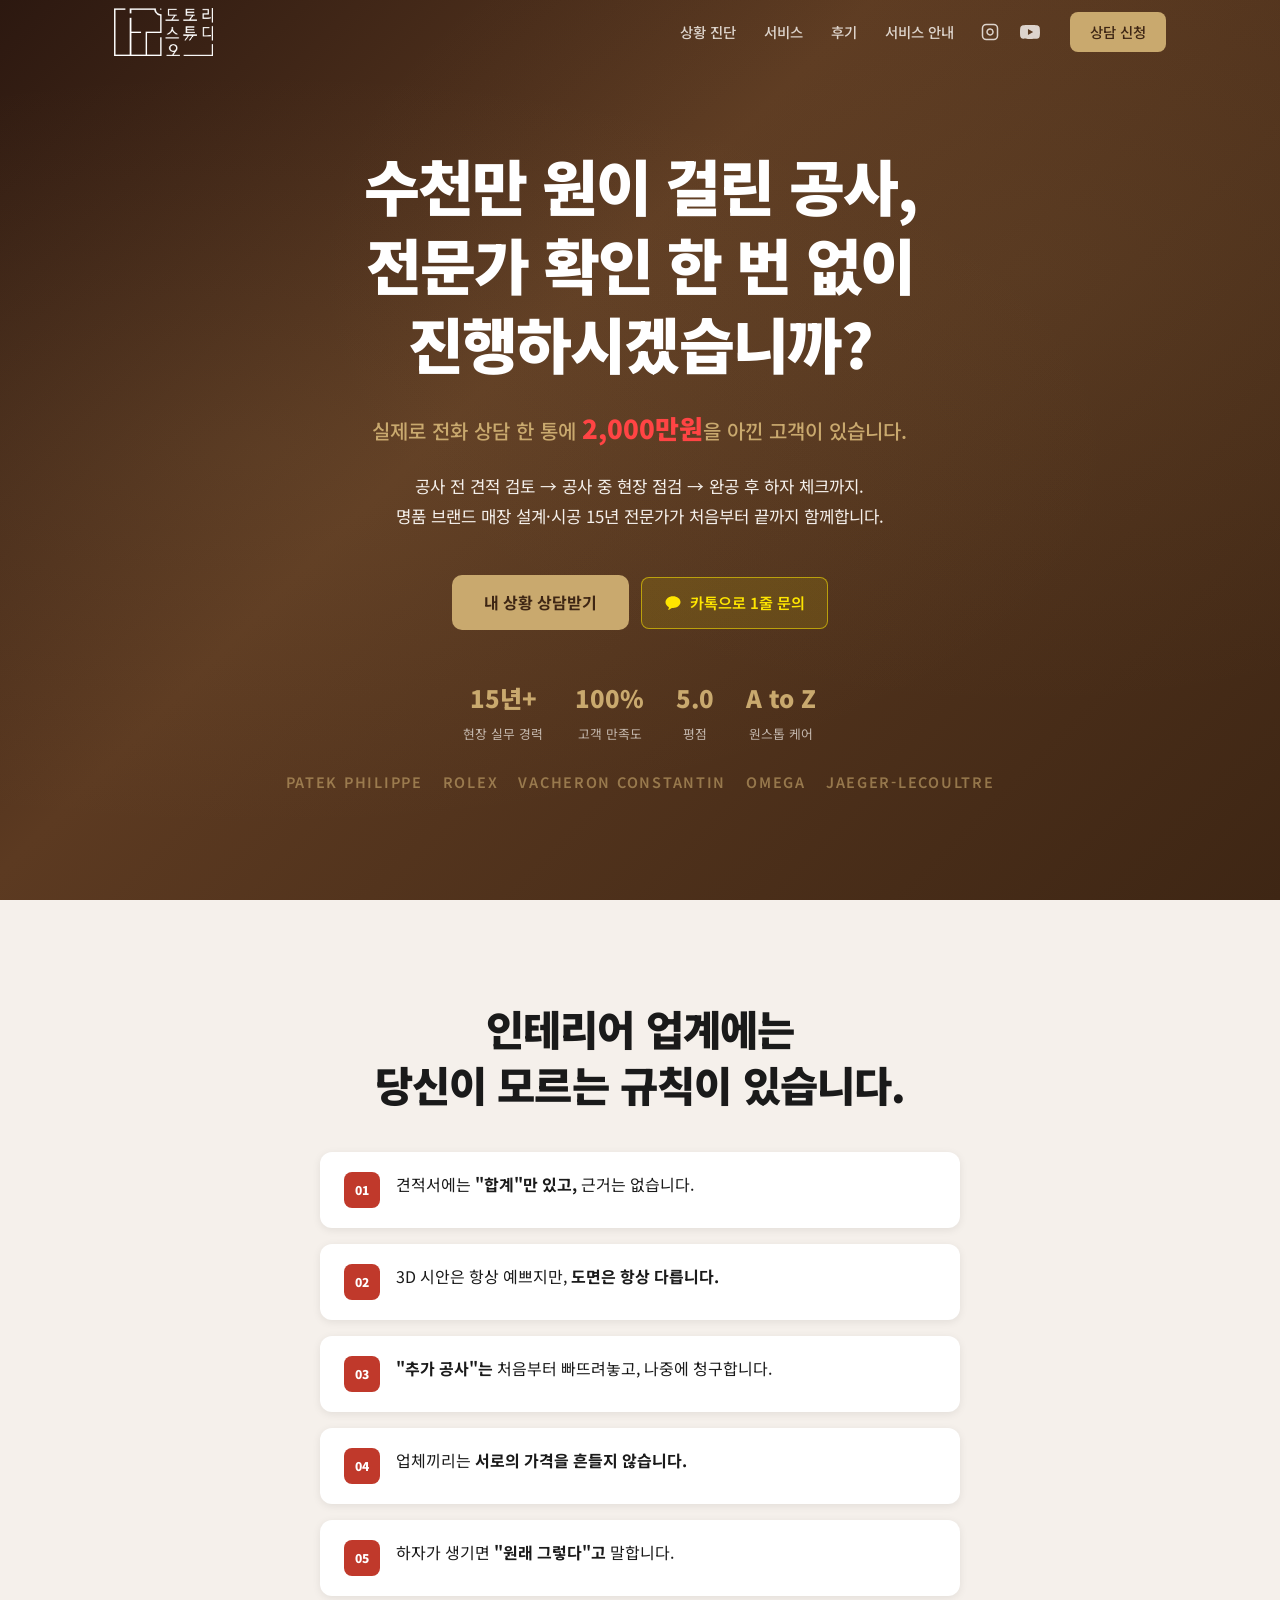
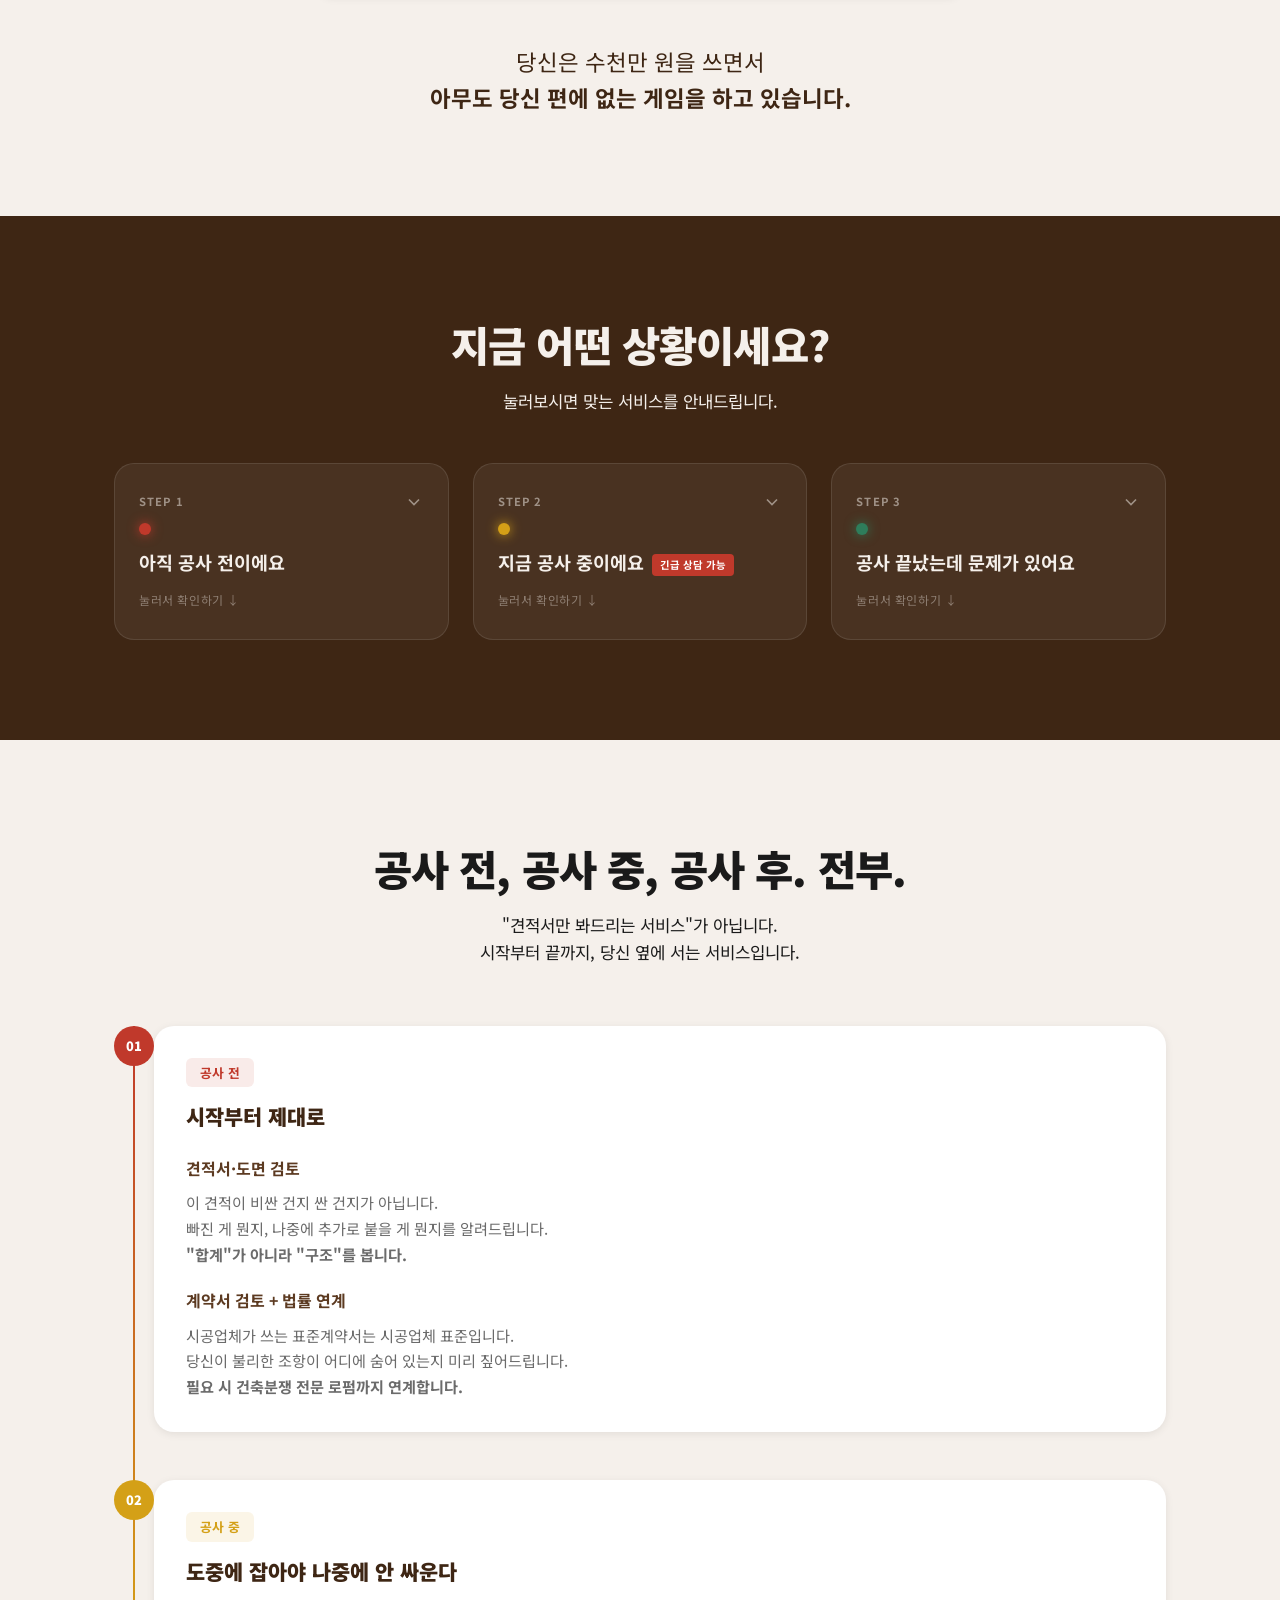
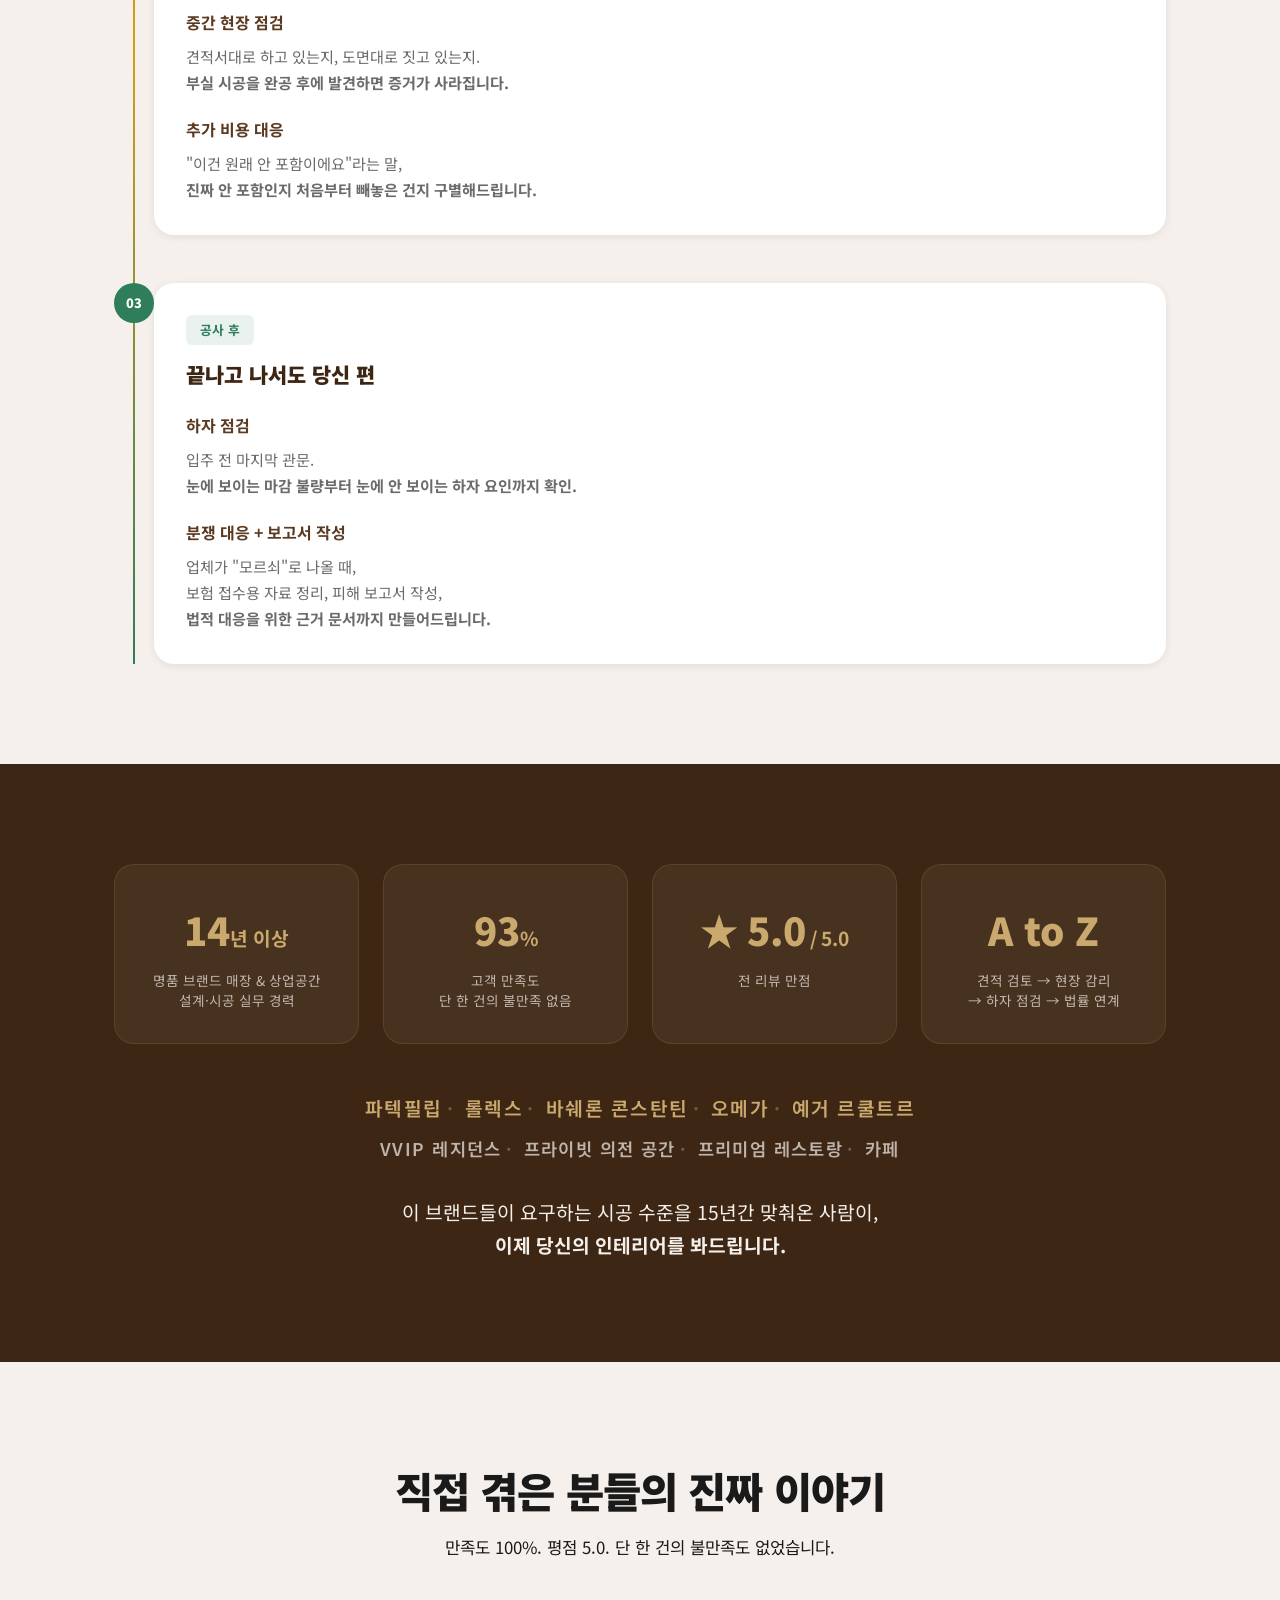
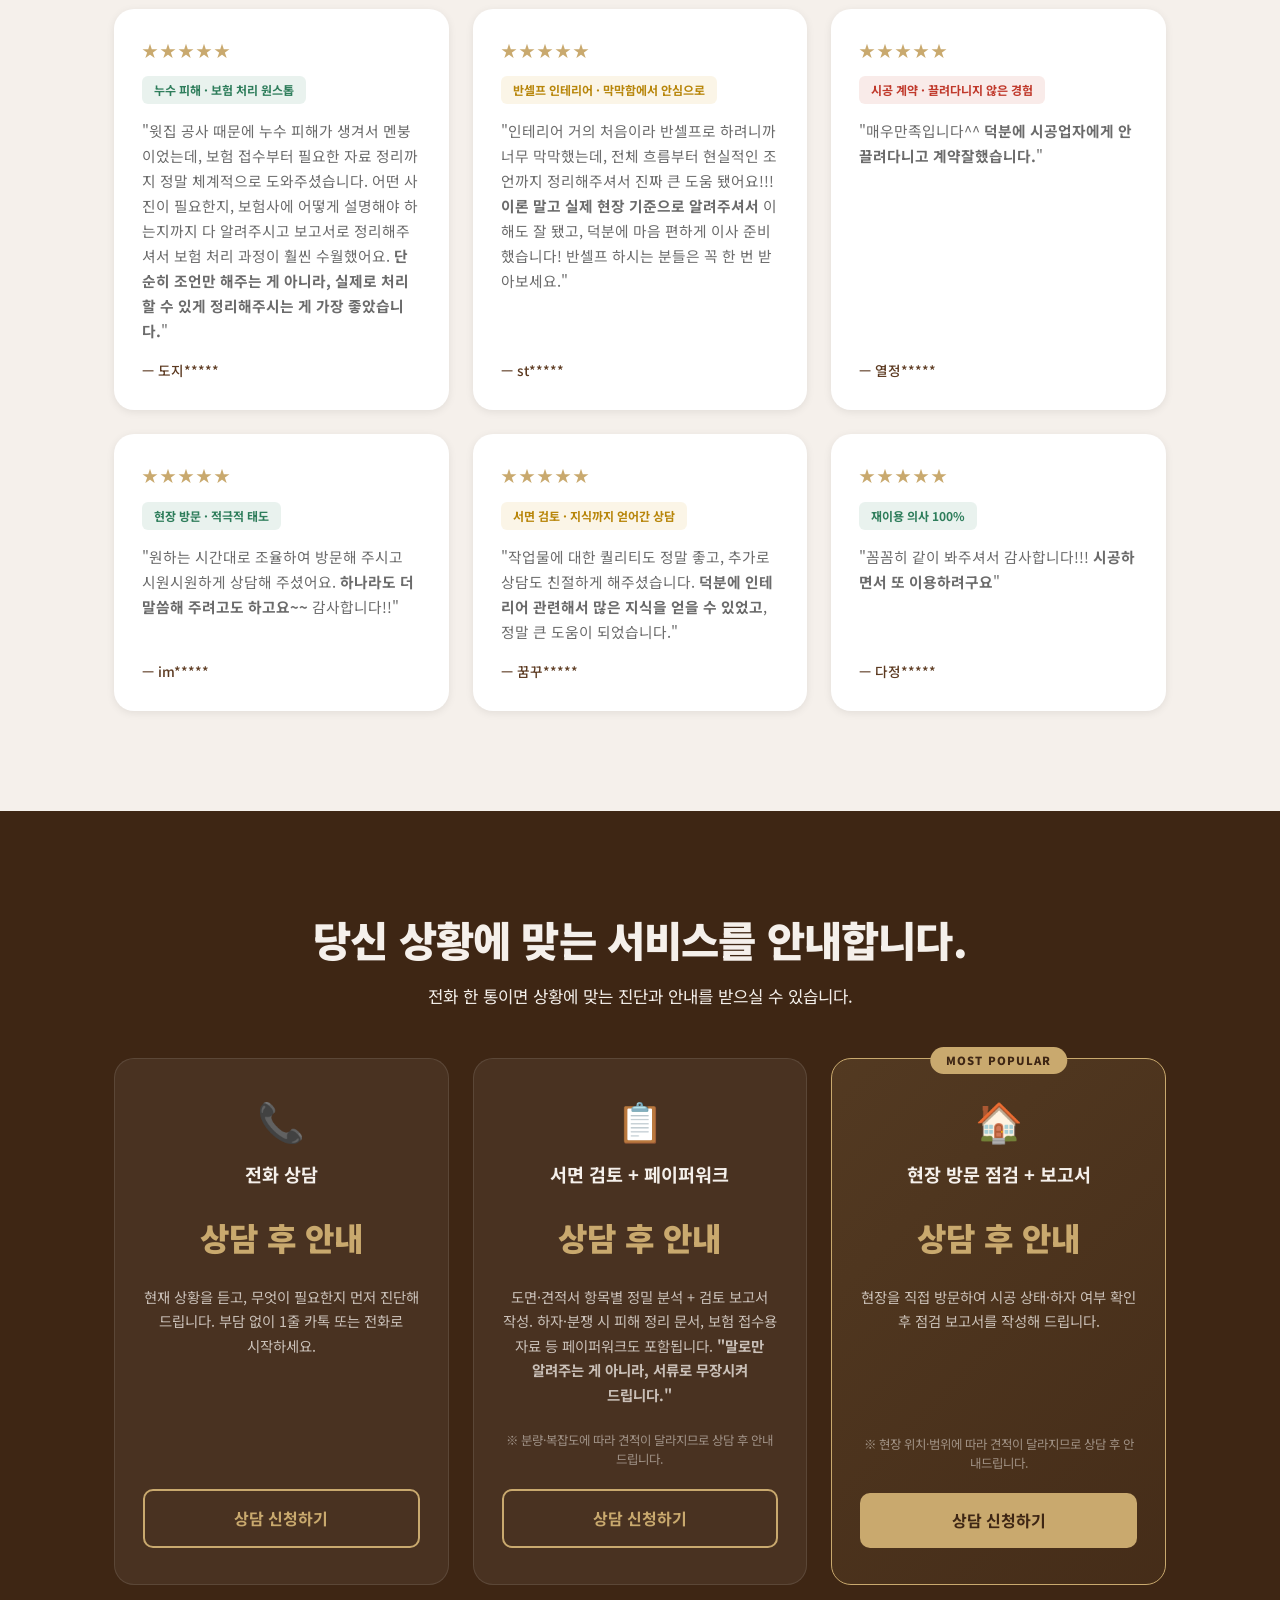
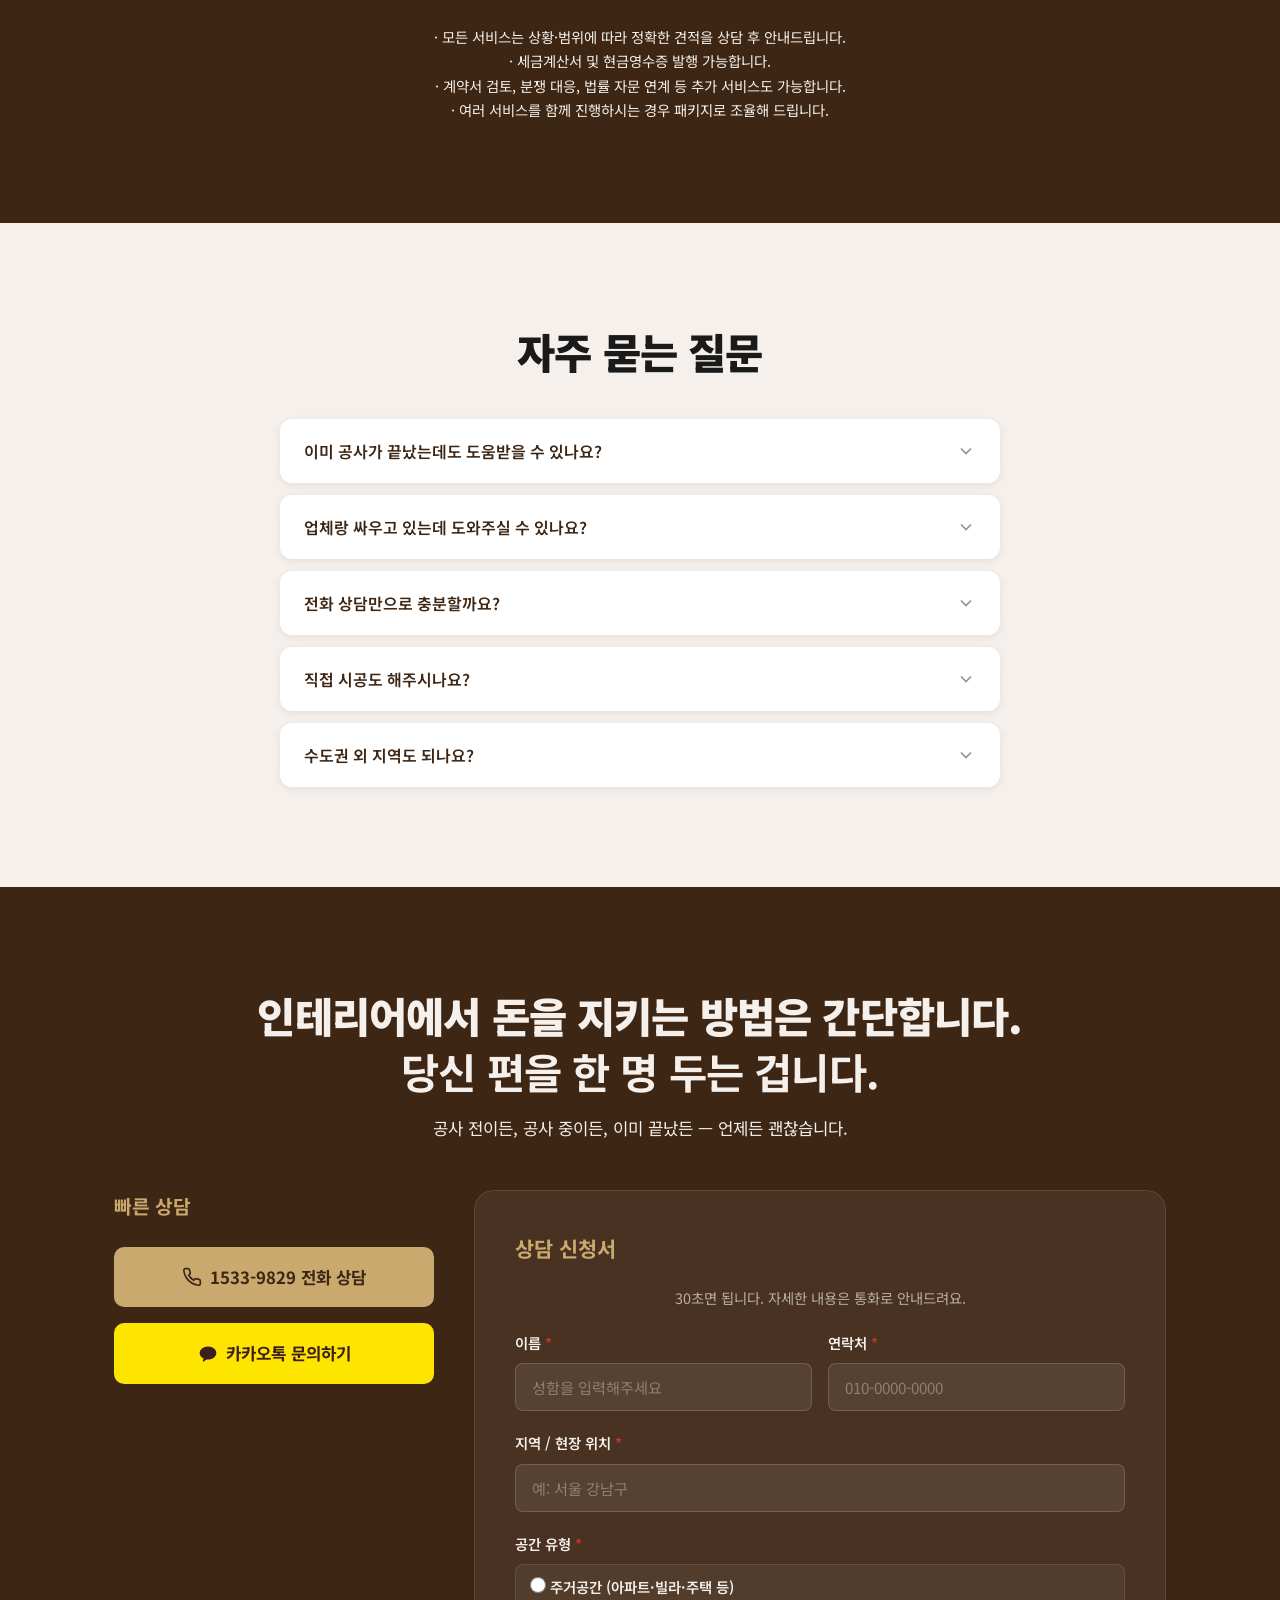
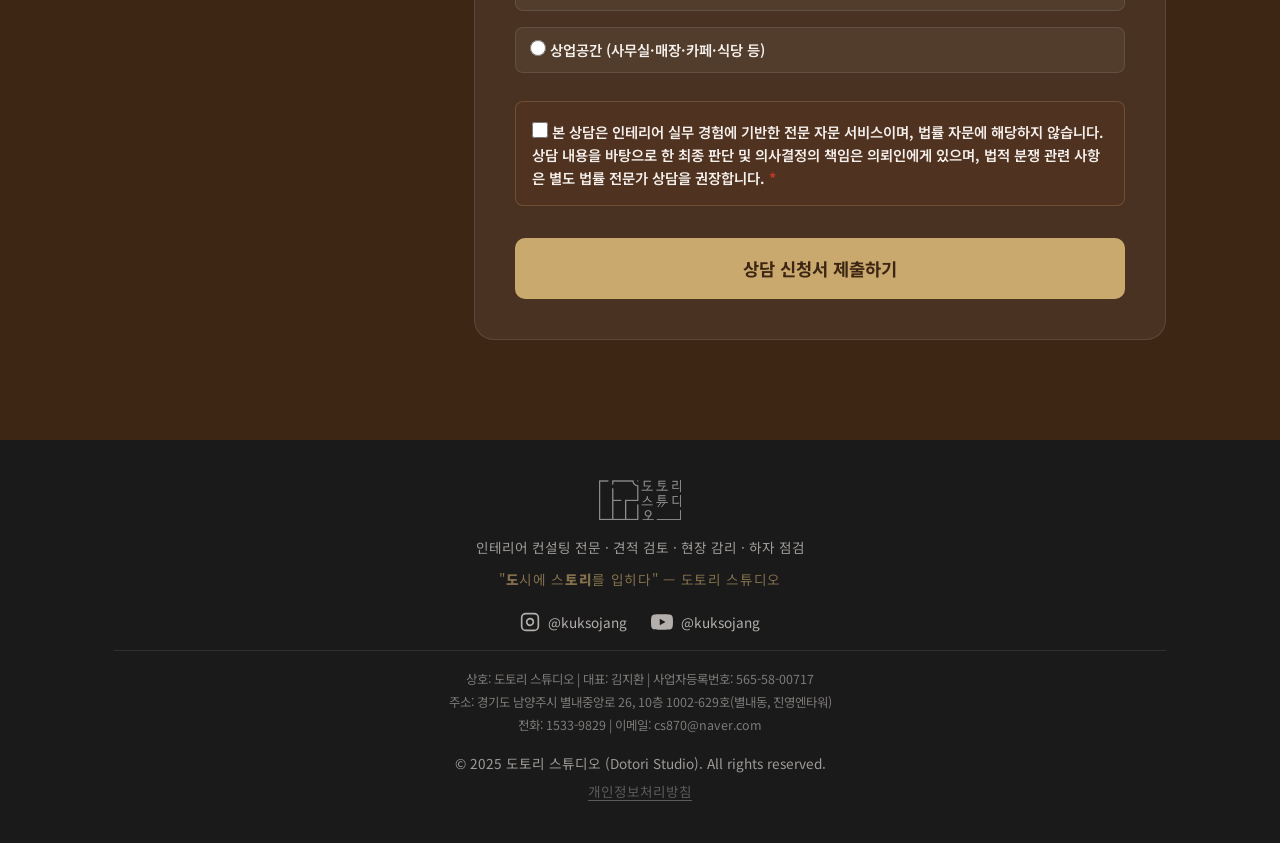
==== commit c3b44a81: "Vercel Web Analytics + Speed Insights 추가 정적 HTML 사이트용 script 태그를 index.html과 privacy.html에 삽입. Verce" ====
--- a/index.html
+++ b/index.html
@@ -66,6 +66,11 @@
   <link rel="icon" type="image/png" href="assets/images/logofabi.png">
   <link rel="apple-touch-icon" href="assets/images/logofabi.png">
   <link rel="stylesheet" href="css/style.css">
+
+  <!-- Vercel Web Analytics -->
+  <script defer src="/_vercel/insights/script.js"></script>
+  <!-- Vercel Speed Insights -->
+  <script defer src="/_vercel/speed-insights/script.js"></script>
 </head>
 <body>
 
